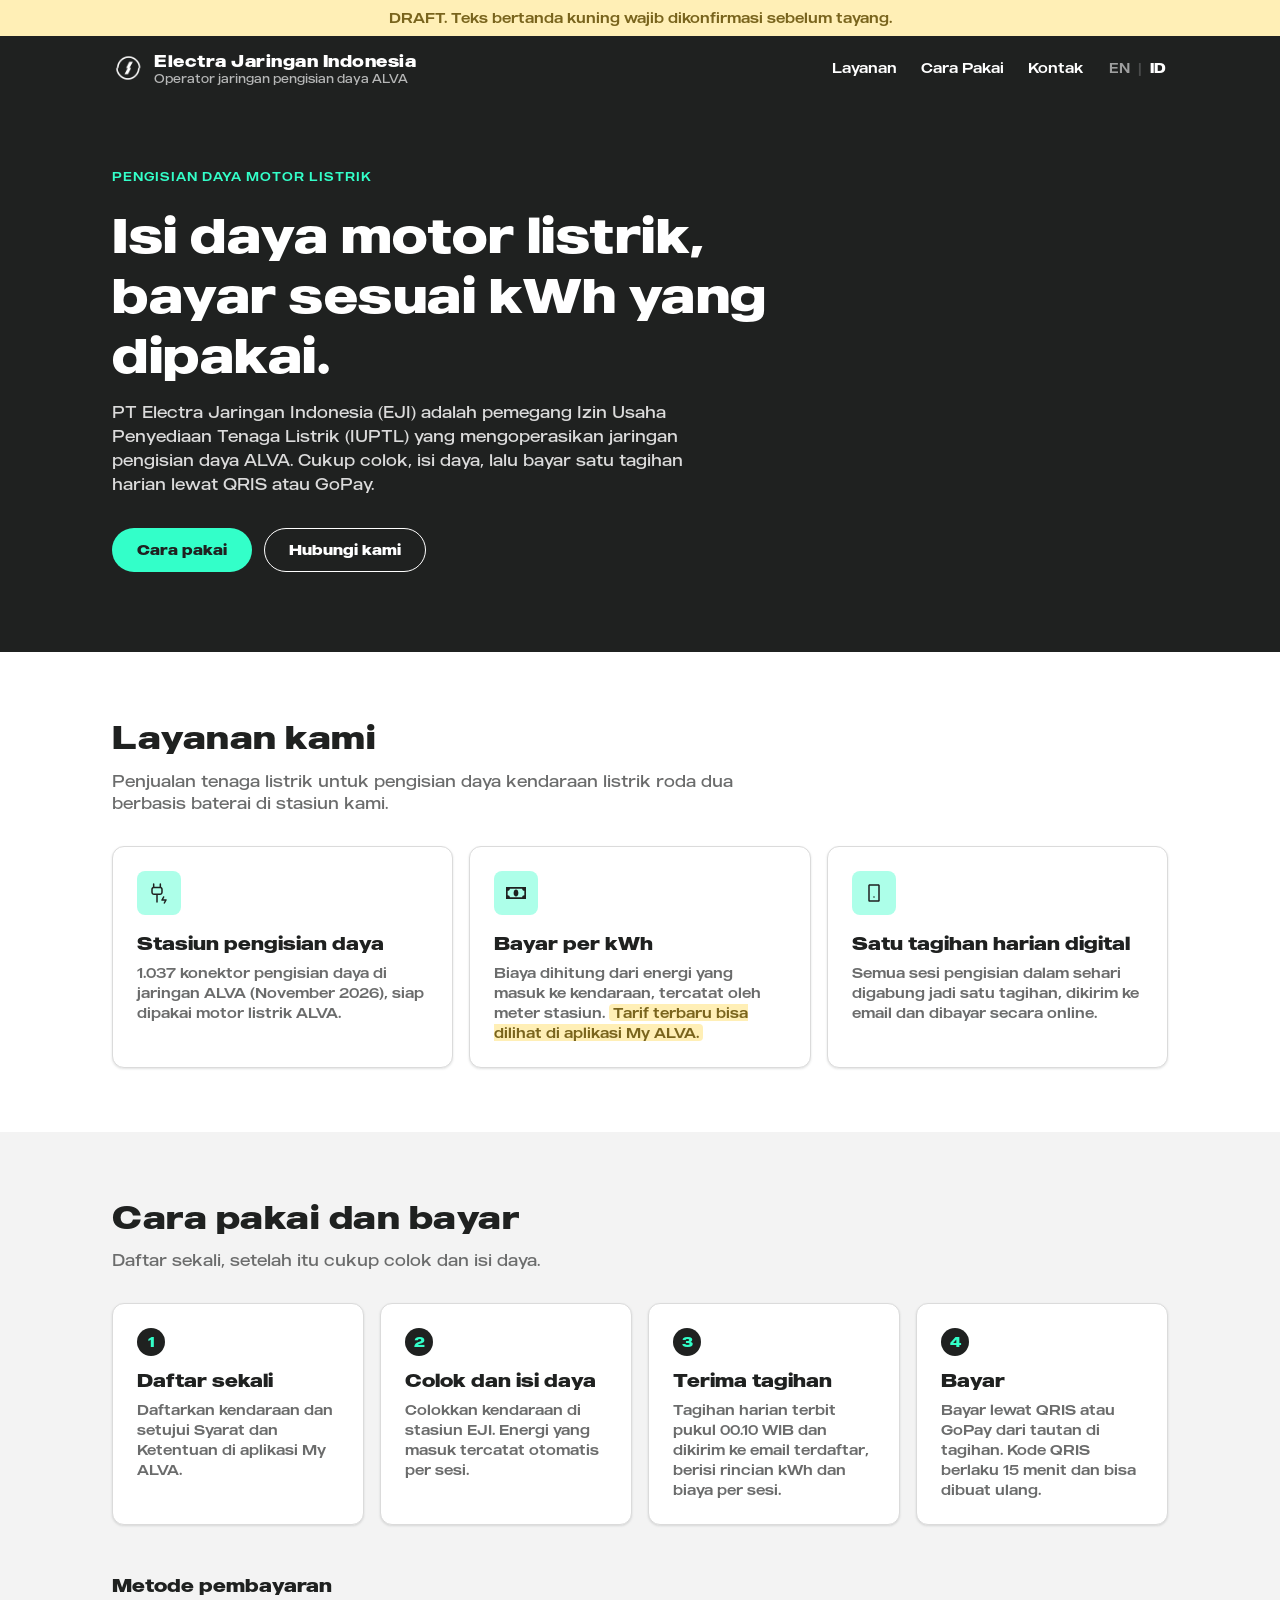
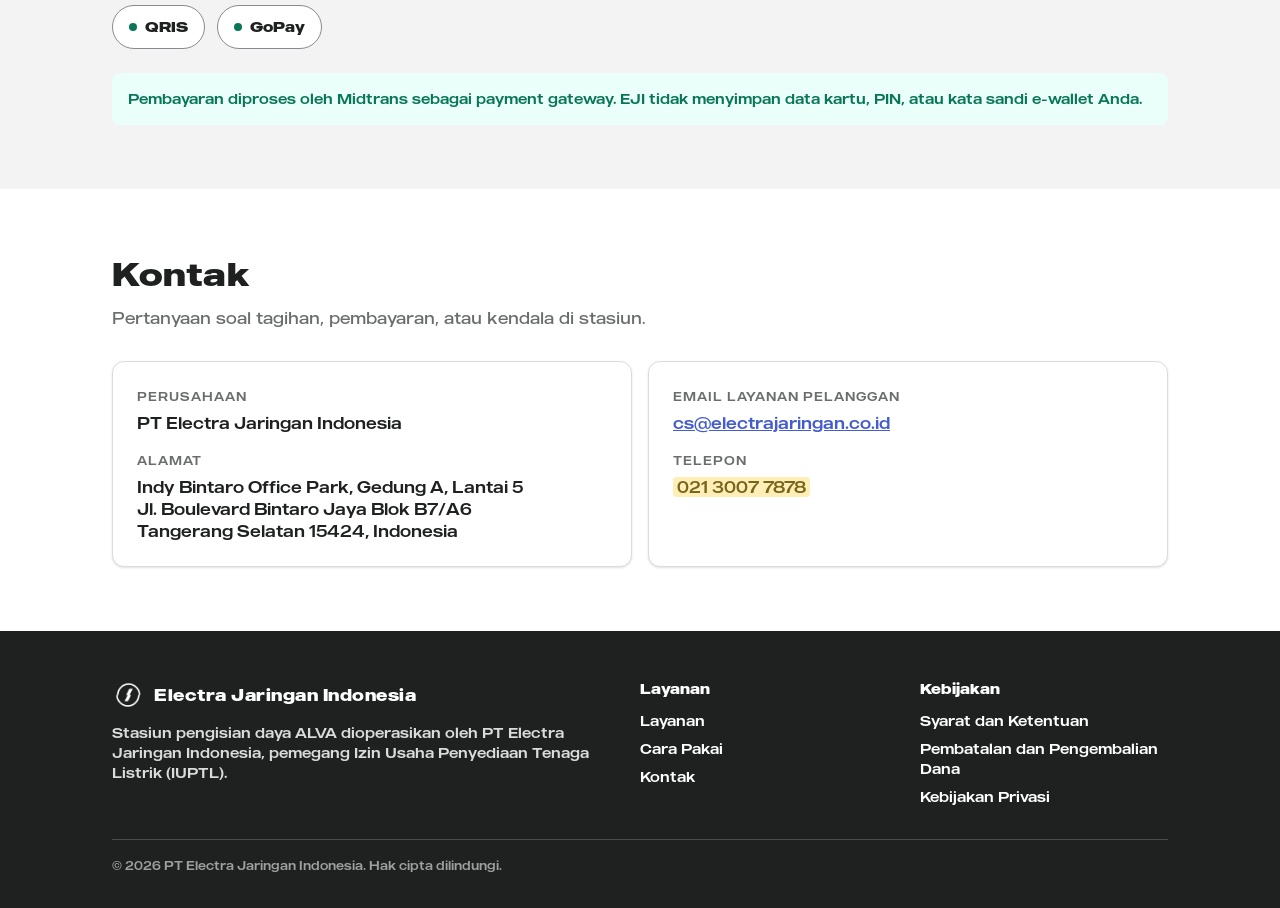
==== id/index.html @ 22ac47b2 "English default + /id, MADE Outer Sans, remove rates and NIB, My ALVA registration, ALVA head office" ====
<!doctype html>
<html lang="id">
<head>
<meta charset="utf-8">
<meta name="viewport" content="width=device-width, initial-scale=1">
<meta name="robots" content="noindex, nofollow">
<title>PT Electra Jaringan Indonesia | Pengisian Daya Motor Listrik</title>
<meta name="description" content="PT Electra Jaringan Indonesia mengoperasikan jaringan pengisian daya ALVA untuk motor listrik. Bayar per kWh lewat QRIS atau GoPay.">
<link rel="icon" href="../assets/logo-alva-black.png">
<link rel="stylesheet" href="../assets/style.css">
</head>
<body>

<div class="draft-banner">DRAFT. Teks bertanda kuning wajib dikonfirmasi sebelum tayang.</div>

<header class="site-header">
  <div class="wrap">
    <a class="brand" href="index.html">
      <img src="../assets/logo-alva-white.png" alt="">
      <span>Electra Jaringan Indonesia<small>Operator jaringan pengisian daya ALVA</small></span>
    </a>
    <div class="header-right">
      <nav class="nav" aria-label="Main">
      <a href="index.html#layanan">Layanan</a>
      <a href="index.html#cara-pakai">Cara Pakai</a>
      <a href="index.html#kontak">Kontak</a>
      </nav>
      <div class="lang" aria-label="Language">
        <a href="../index.html" hreflang="en" aria-current="false">EN</a><span>|</span><a href="index.html" hreflang="id" aria-current="true">ID</a>
      </div>
    </div>
  </div>
</header>

<main>
  <section class="hero">
    <div class="wrap">
      <span class="eyebrow">Pengisian daya motor listrik</span>
      <h1>Isi daya motor listrik, bayar sesuai kWh yang dipakai.</h1>
      <p>PT Electra Jaringan Indonesia (EJI) adalah pemegang Izin Usaha Penyediaan Tenaga Listrik (IUPTL) yang mengoperasikan jaringan pengisian daya ALVA. Cukup colok, isi daya, lalu bayar satu tagihan harian lewat QRIS atau GoPay.</p>
      <div class="actions">
        <a class="btn btn-app" href="#cara-pakai">Cara pakai</a>
        <a class="btn btn-ghost" href="#kontak">Hubungi kami</a>
      </div>
    </div>
  </section>

  <section id="layanan">
    <div class="wrap">
      <div class="section-head">
        <h2>Layanan kami</h2>
        <p class="lead">Penjualan tenaga listrik untuk pengisian daya kendaraan listrik roda dua berbasis baterai di stasiun kami.</p>
      </div>
      <div class="grid grid-3">
        <div class="card">
          <div class="icon"><img src="../assets/ev-plug-charging.svg" alt=""></div>
          <h3>Stasiun pengisian daya</h3>
          <p>1.037 konektor pengisian daya di jaringan ALVA (November 2026), siap dipakai motor listrik ALVA.</p>
        </div>
        <div class="card">
          <div class="icon"><img src="../assets/Money.svg" alt=""></div>
          <h3>Bayar per kWh</h3>
          <p>Biaya dihitung dari energi yang masuk ke kendaraan, tercatat oleh meter stasiun. <span class="todo">Tarif terbaru bisa dilihat di aplikasi My ALVA.</span></p>
        </div>
        <div class="card">
          <div class="icon"><img src="../assets/smartphone-device.svg" alt=""></div>
          <h3>Satu tagihan harian digital</h3>
          <p>Semua sesi pengisian dalam sehari digabung jadi satu tagihan, dikirim ke email dan dibayar secara online.</p>
        </div>
      </div>
    </div>
  </section>

  <section id="cara-pakai" class="alt">
    <div class="wrap">
      <div class="section-head">
        <h2>Cara pakai dan bayar</h2>
        <p class="lead">Daftar sekali, setelah itu cukup colok dan isi daya.</p>
      </div>
      <div class="grid grid-4">
        <div class="card"><span class="step-no">1</span><h3>Daftar sekali</h3><p>Daftarkan kendaraan dan setujui Syarat dan Ketentuan di aplikasi My ALVA.</p></div>
        <div class="card"><span class="step-no">2</span><h3>Colok dan isi daya</h3><p>Colokkan kendaraan di stasiun EJI. Energi yang masuk tercatat otomatis per sesi.</p></div>
        <div class="card"><span class="step-no">3</span><h3>Terima tagihan</h3><p>Tagihan harian terbit pukul 00.10 WIB dan dikirim ke email terdaftar, berisi rincian kWh dan biaya per sesi.</p></div>
        <div class="card"><span class="step-no">4</span><h3>Bayar</h3><p>Bayar lewat QRIS atau GoPay dari tautan di tagihan. Kode QRIS berlaku 15 menit dan bisa dibuat ulang.</p></div>
      </div>

      <h3 style="margin-top:48px">Metode pembayaran</h3>
      <div class="pay-list" aria-label="Metode pembayaran yang diterima">
        <span class="pay">QRIS</span>
        <span class="pay">GoPay</span>
      </div>
      <div class="inline-message">Pembayaran diproses oleh Midtrans sebagai payment gateway. EJI tidak menyimpan data kartu, PIN, atau kata sandi e-wallet Anda.</div>
    </div>
  </section>

  <section id="kontak" class="contact">
    <div class="wrap">
      <div class="section-head">
        <h2>Kontak</h2>
        <p class="lead">Pertanyaan soal tagihan, pembayaran, atau kendala di stasiun.</p>
      </div>
      <div class="grid grid-2">
        <div class="card"><dl>
          <div><dt>Perusahaan</dt><dd>PT Electra Jaringan Indonesia</dd></div>
          <div><dt>Alamat</dt><dd>Indy Bintaro Office Park, Gedung A, Lantai 5<br>Jl. Boulevard Bintaro Jaya Blok B7/A6<br>Tangerang Selatan 15424, Indonesia</dd></div>
        </dl></div>
        <div class="card"><dl>
          <div><dt>Email layanan pelanggan</dt><dd><a href="mailto:cs@electrajaringan.co.id">cs@electrajaringan.co.id</a></dd></div>
          <div><dt>Telepon</dt><dd><span class="todo">021 3007 7878</span></dd></div>
        </dl></div>
      </div>
    </div>
  </section>
</main>

<footer class="site-footer">
  <div class="wrap">
    <div class="footer-grid">
      <div>
        <a class="brand" href="index.html"><img src="../assets/logo-alva-white.png" alt=""><span>Electra Jaringan Indonesia</span></a>
        <p style="margin-top:12px">Stasiun pengisian daya ALVA dioperasikan oleh PT Electra Jaringan Indonesia, pemegang Izin Usaha Penyediaan Tenaga Listrik (IUPTL).</p>
      </div>
      <div>
        <div class="footer-title">Layanan</div>
        <ul>
          <li><a href="index.html#layanan">Layanan</a></li>
          <li><a href="index.html#cara-pakai">Cara Pakai</a></li>
          <li><a href="index.html#kontak">Kontak</a></li>
        </ul>
      </div>
      <div>
        <div class="footer-title">Kebijakan</div>
        <ul>
          <li><a href="syarat-ketentuan.html">Syarat dan Ketentuan</a></li>
          <li><a href="syarat-ketentuan.html#refund">Pembatalan dan Pengembalian Dana</a></li>
          <li><a href="kebijakan-privasi.html">Kebijakan Privasi</a></li>
        </ul>
      </div>
    </div>
    <div class="copyright">&copy; 2026 PT Electra Jaringan Indonesia. Hak cipta dilindungi.</div>
  </div>
</footer>

</body>
</html>
---- assets/style.css ----
/* Token dari ALVA Design System v2 (dgtl-alv/alva-design-system, DESIGN.md) */
@font-face { font-family: "MADE Outer Sans"; src: url("fonts/made_outer_sans_light.otf") format("opentype"); font-weight: 300; font-display: swap; }
@font-face { font-family: "MADE Outer Sans"; src: url("fonts/made_outer_sans_regular.otf") format("opentype"); font-weight: 400 500; font-display: swap; }
@font-face { font-family: "MADE Outer Sans"; src: url("fonts/made_outer_sans_bold.otf") format("opentype"); font-weight: 600 800; font-display: swap; }

:root {
  --text-primary: #1F2120;
  --text-secondary: #6B6C6C;
  --text-inverse: #FFFFFF;
  --text-brand-secondary: #09765A;
  --text-info: #435CCE;
  --bg-primary: #FFFFFF;
  --bg-secondary: #F3F3F3;
  --bg-tertiary: #EDEDED;
  --bg-brand: #33FFC9;
  --bg-brand-tertiary: #ADFFE9;
  --bg-dark: #1F2120;
  --bg-success-subtle: #EBFFFA;
  --bg-warning: #FFEFB6;
  --ink-warning: #79641D;
  --border-primary: #898A8D;
  --border-subtle: #DBDBDB;
  --border-focus: #06C08F;
  --btn-primary: #016248;
  --radius-sm: 4px;
  --radius-md: 8px;
  --radius-lg: 12px;
  --radius-xl: 16px;
  --radius-full: 999px;
  --shadow-100: 0 1px 3px rgb(31 33 32 / 8%), 0 1px 2px rgb(31 33 32 / 6%);
  --font-ui: "MADE Outer Sans", system-ui, -apple-system, "Segoe UI", sans-serif;
  --font-read: "MADE Outer Sans", system-ui, -apple-system, "Segoe UI", sans-serif;
  --wrap: 1120px;
}

* { box-sizing: border-box; }
html { scroll-behavior: smooth; color-scheme: light; }
body { margin: 0; background: var(--bg-primary); color: var(--text-primary); font-family: var(--font-ui); font-size: 16px; line-height: 22px; font-weight: 400; }
img { max-width: 100%; display: block; }
a { color: var(--text-info); }
a:focus-visible, button:focus-visible { outline: 3px solid var(--border-focus); outline-offset: 2px; box-shadow: 0 0 0 5px var(--text-primary); }
.wrap { max-width: var(--wrap); margin: 0 auto; padding: 0 16px; }
@media (min-width: 768px) { .wrap { padding: 0 32px; } }

/* Draft marker: isian yang wajib dikonfirmasi sebelum tayang */
.todo { background: var(--bg-warning); color: var(--ink-warning); border-radius: var(--radius-sm); padding: 0 4px; font-weight: 500; }
.draft-banner { background: var(--bg-warning); color: var(--ink-warning); font-size: 14px; line-height: 20px; text-align: center; padding: 8px 16px; font-weight: 500; }

/* Header */
.site-header { position: sticky; top: 0; z-index: 10; background: var(--bg-dark); color: var(--text-inverse); }
.site-header .wrap { display: flex; align-items: center; justify-content: space-between; min-height: 64px; gap: 16px; }
.brand { display: flex; align-items: center; gap: 10px; color: var(--text-inverse); text-decoration: none; font-weight: 700; font-size: 16px; letter-spacing: 0.5px; }
.brand img { width: 32px; height: 32px; }
.brand small { display: block; font-weight: 300; font-size: 12px; line-height: 14px; color: #B6B7B7; letter-spacing: 0; }
.nav { display: none; gap: 24px; }
.nav a { color: var(--text-inverse); text-decoration: none; font-size: 14px; font-weight: 500; }
.nav a:hover { color: var(--bg-brand); }
.header-right { display: flex; align-items: center; gap: 24px; }
.lang { display: flex; align-items: center; gap: 6px; font-size: 13px; font-weight: 500; }
.lang a { color: #9E9F9F; text-decoration: none; padding: 4px 2px; }
.lang a[aria-current="true"] { color: var(--text-inverse); font-weight: 700; }
.lang a:hover { color: var(--bg-brand); }
.lang span { color: #4A4B4B; }
@media (min-width: 900px) { .nav { display: flex; } }

/* Buttons (pill, per Button page) */
.btn { display: inline-flex; align-items: center; justify-content: center; min-height: 44px; padding: 0 24px; border-radius: var(--radius-full); font-family: var(--font-ui); font-size: 14px; font-weight: 700; line-height: 16px; text-decoration: none; border: 1px solid transparent; }
.btn-app { background: var(--bg-brand); color: var(--text-primary); }
.btn-app:hover { background: #85FFDE; }
.btn-primary { background: var(--btn-primary); color: var(--text-inverse); }
.btn-ghost { background: transparent; color: var(--text-inverse); border-color: var(--text-inverse); }

/* Hero */
.hero { background: var(--bg-dark); color: var(--text-inverse); padding: 64px 0 80px; }
.eyebrow { display: inline-block; font-size: 12px; font-weight: 500; letter-spacing: 1px; text-transform: uppercase; color: var(--bg-brand); margin-bottom: 16px; }
.hero h1 { font-size: clamp(32px, 6vw, 48px); line-height: 1.25; font-weight: 700; letter-spacing: 0.5px; margin: 0 0 16px; max-width: 760px; }
.hero p { font-size: 16px; line-height: 24px; font-weight: 300; color: #DBDBDB; max-width: 620px; margin: 0 0 32px; }
.hero .actions { display: flex; flex-wrap: wrap; gap: 12px; }

/* Sections */
section { padding: 64px 0; }
section.alt { background: var(--bg-secondary); }
.section-head { max-width: 680px; margin-bottom: 32px; }
h2 { font-size: clamp(24px, 4vw, 32px); line-height: 1.3; font-weight: 700; letter-spacing: 0.5px; margin: 0 0 12px; }
h3 { font-size: 18px; line-height: 24px; font-weight: 700; margin: 0 0 8px; }
.lead { color: var(--text-secondary); font-weight: 300; margin: 0; }

.grid { display: grid; gap: 16px; }
@media (min-width: 768px) { .grid-2 { grid-template-columns: repeat(2, 1fr); } .grid-3 { grid-template-columns: repeat(3, 1fr); } .grid-4 { grid-template-columns: repeat(4, 1fr); } }

.card { background: var(--bg-primary); border: 1px solid var(--border-subtle); border-radius: var(--radius-lg); padding: 24px; box-shadow: var(--shadow-100); }
.card p { color: var(--text-secondary); margin: 0; font-size: 14px; line-height: 20px; }
.icon { width: 44px; height: 44px; border-radius: var(--radius-md); background: var(--bg-brand-tertiary); display: grid; place-items: center; margin-bottom: 16px; }
.icon img { width: 24px; height: 24px; }
.step-no { display: inline-grid; place-items: center; width: 28px; height: 28px; border-radius: var(--radius-full); background: var(--bg-dark); color: var(--bg-brand); font-size: 14px; font-weight: 700; margin-bottom: 12px; }

/* Price table (DataTable spec) */
.table-wrap { overflow-x: auto; border: 1px solid var(--border-subtle); border-radius: var(--radius-lg); background: var(--bg-primary); }
table { width: 100%; border-collapse: collapse; font-size: 14px; line-height: 20px; }
@media (max-width: 600px) { th, td { padding: 12px 10px; } td.price { white-space: normal; } }
th { background: var(--bg-secondary); text-align: left; font-weight: 700; padding: 12px 16px; }
td { padding: 14px 16px; border-top: 1px solid var(--border-subtle); vertical-align: top; }
td.price { font-weight: 700; white-space: nowrap; }
.note { font-size: 12px; line-height: 18px; color: var(--text-secondary); margin-top: 12px; }

/* Payment chips (Tag spec) */
.pay-list { display: flex; flex-wrap: wrap; gap: 12px; }
.pay { display: inline-flex; align-items: center; gap: 8px; padding: 10px 16px; border-radius: var(--radius-full); background: var(--bg-primary); border: 1px solid var(--border-primary); font-size: 14px; font-weight: 700; }
.pay::before { content: ""; width: 8px; height: 8px; border-radius: 50%; background: var(--text-brand-secondary); }

.inline-message { background: var(--bg-success-subtle); color: var(--text-brand-secondary); border-radius: var(--radius-md); padding: 16px; font-size: 14px; line-height: 20px; font-weight: 500; margin-top: 24px; }

/* Contact */
.contact dl { margin: 0; display: grid; gap: 16px; }
.contact dt { font-size: 12px; text-transform: uppercase; letter-spacing: 1px; color: var(--text-secondary); font-weight: 500; }
.contact dd { margin: 4px 0 0; font-weight: 500; }

/* Footer */
.site-footer { background: var(--bg-dark); color: #DBDBDB; padding: 48px 0 32px; font-size: 14px; line-height: 20px; }
.site-footer a { color: var(--text-inverse); text-decoration: none; }
.site-footer a:hover { color: var(--bg-brand); }
.footer-grid { display: grid; gap: 32px; }
@media (min-width: 768px) { .footer-grid { grid-template-columns: 2fr 1fr 1fr; } }
.footer-grid ul { list-style: none; padding: 0; margin: 0; display: grid; gap: 8px; }
.footer-title { color: var(--text-inverse); font-weight: 700; margin-bottom: 12px; }
.copyright { border-top: 1px solid #4A4B4B; margin-top: 32px; padding-top: 16px; font-size: 12px; color: #9E9F9F; }

/* Legal pages: Readex Pro untuk teks panjang (aturan DS) */
.legal { padding: 48px 0 64px; }
.legal .doc { max-width: 760px; font-family: var(--font-read); }
.legal h1 { font-family: var(--font-ui); font-size: clamp(28px, 5vw, 40px); line-height: 1.25; margin: 0 0 8px; }
.legal h2 { font-family: var(--font-ui); font-size: 20px; margin: 32px 0 8px; }
.legal p, .legal li { color: var(--text-primary); font-size: 16px; line-height: 26px; font-weight: 300; }
.legal .meta { color: var(--text-secondary); font-size: 14px; margin-bottom: 24px; }
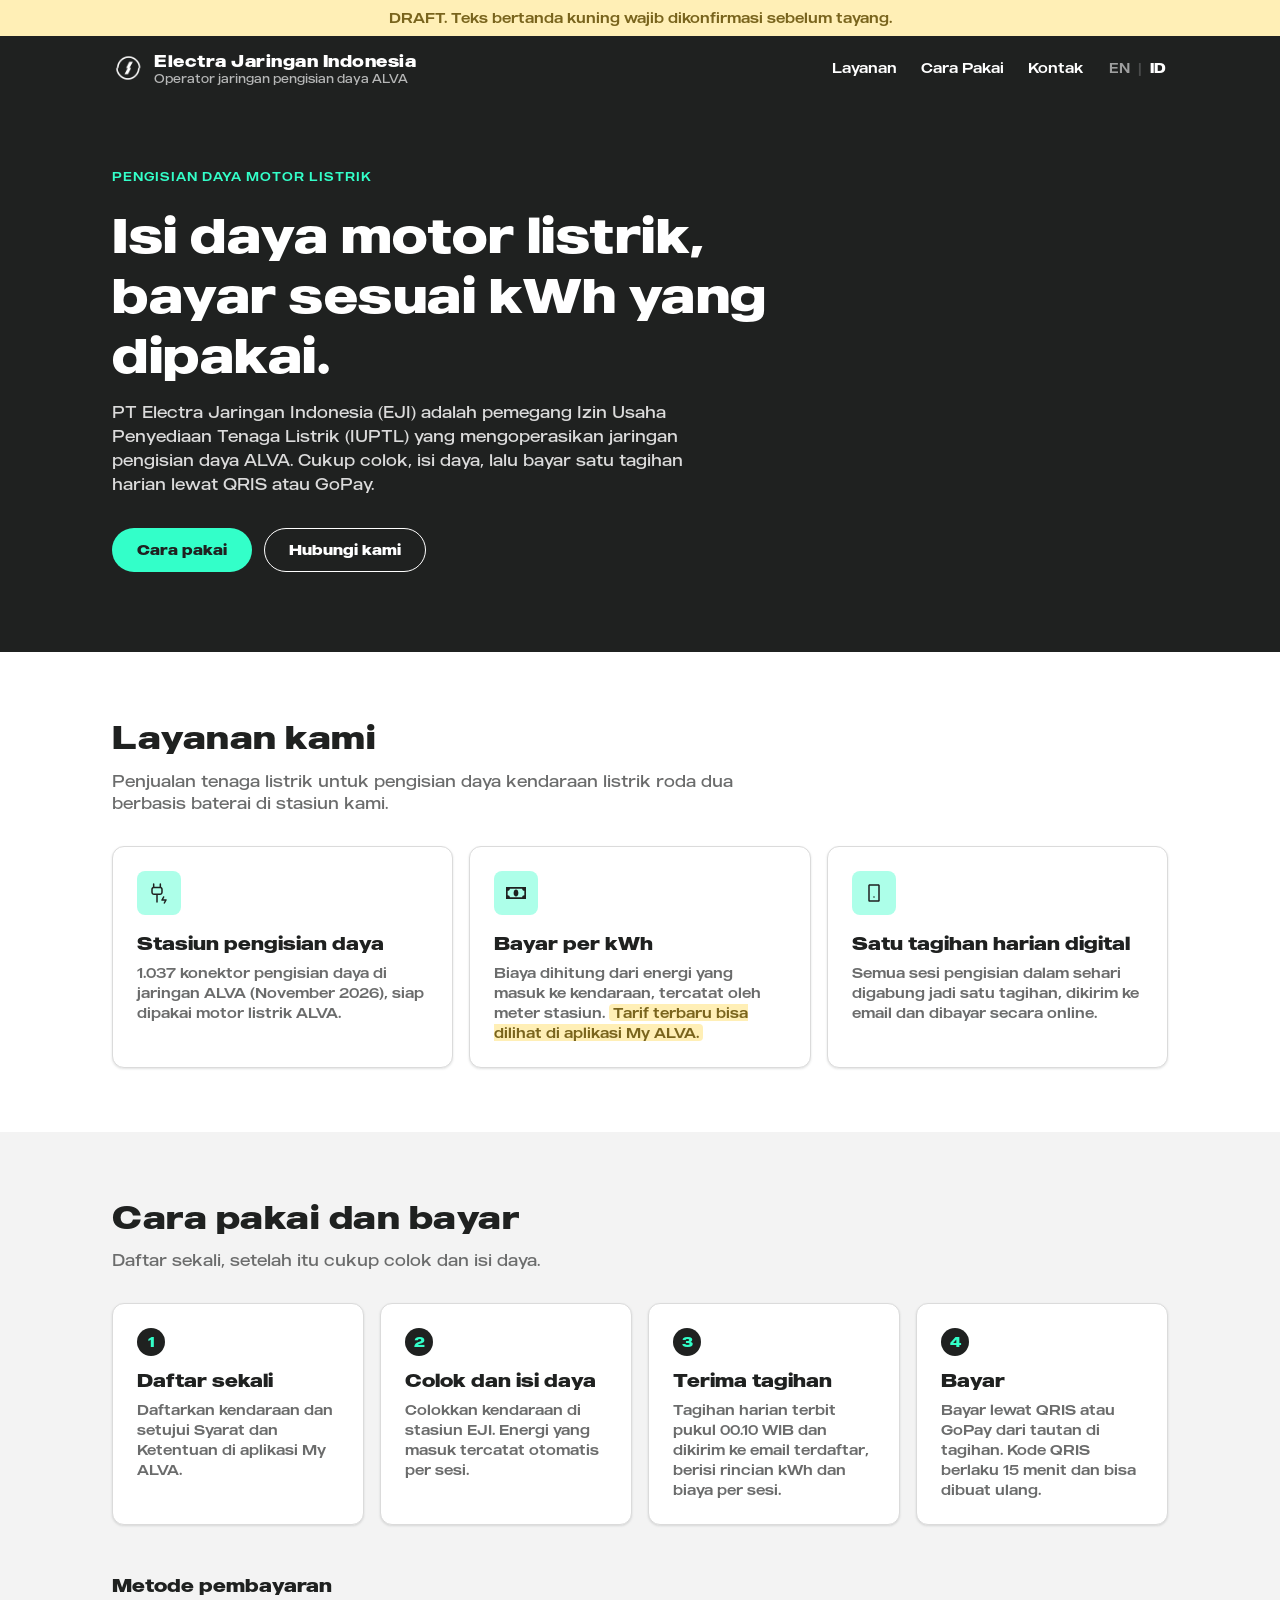
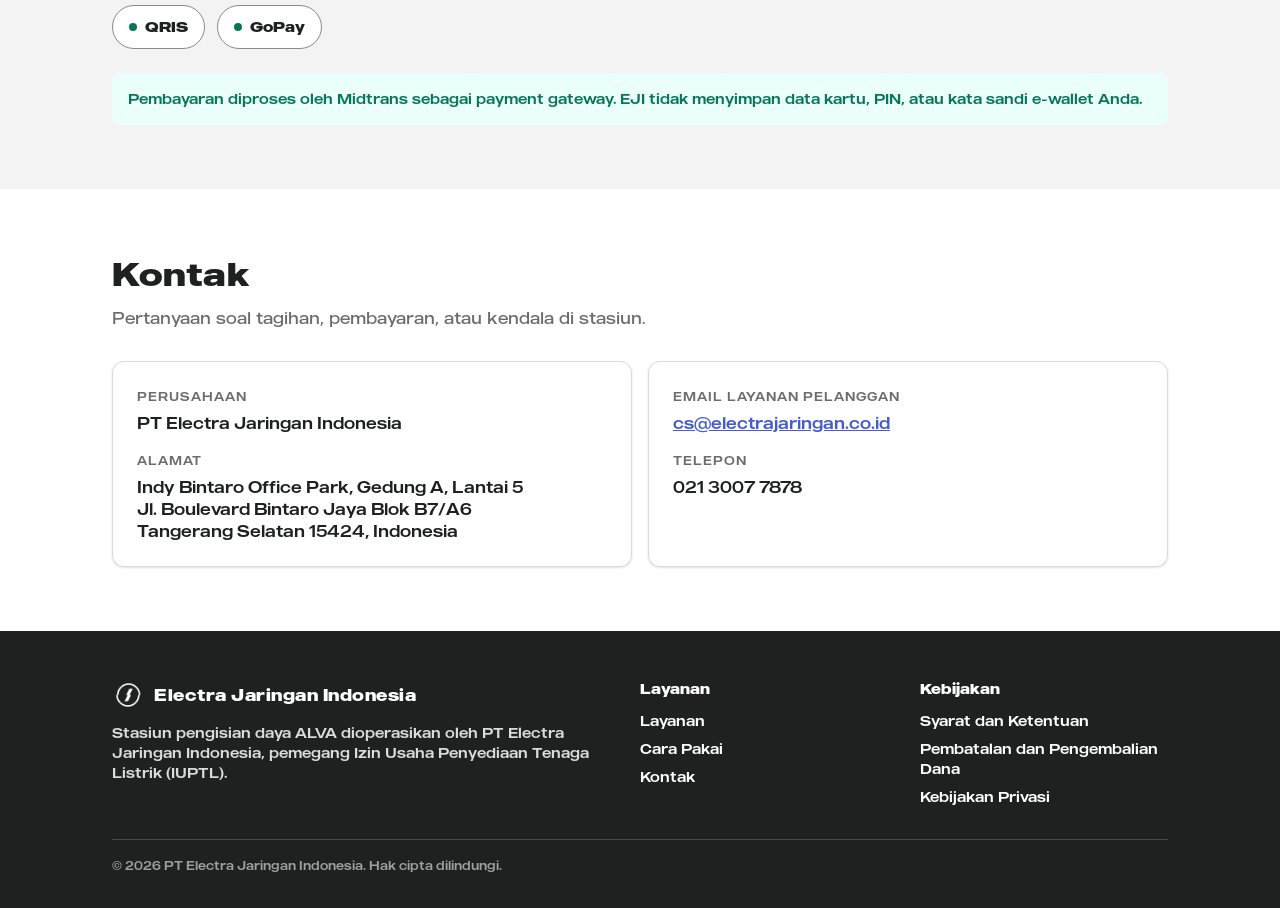
==== commit 6ad323b4: "Confirm phone number; add page generator" ====
--- a/id/index.html
+++ b/id/index.html
@@ -106,7 +106,7 @@
         </dl></div>
         <div class="card"><dl>
           <div><dt>Email layanan pelanggan</dt><dd><a href="mailto:cs@electrajaringan.co.id">cs@electrajaringan.co.id</a></dd></div>
-          <div><dt>Telepon</dt><dd><span class="todo">021 3007 7878</span></dd></div>
+          <div><dt>Telepon</dt><dd>021 3007 7878</dd></div>
         </dl></div>
       </div>
     </div>
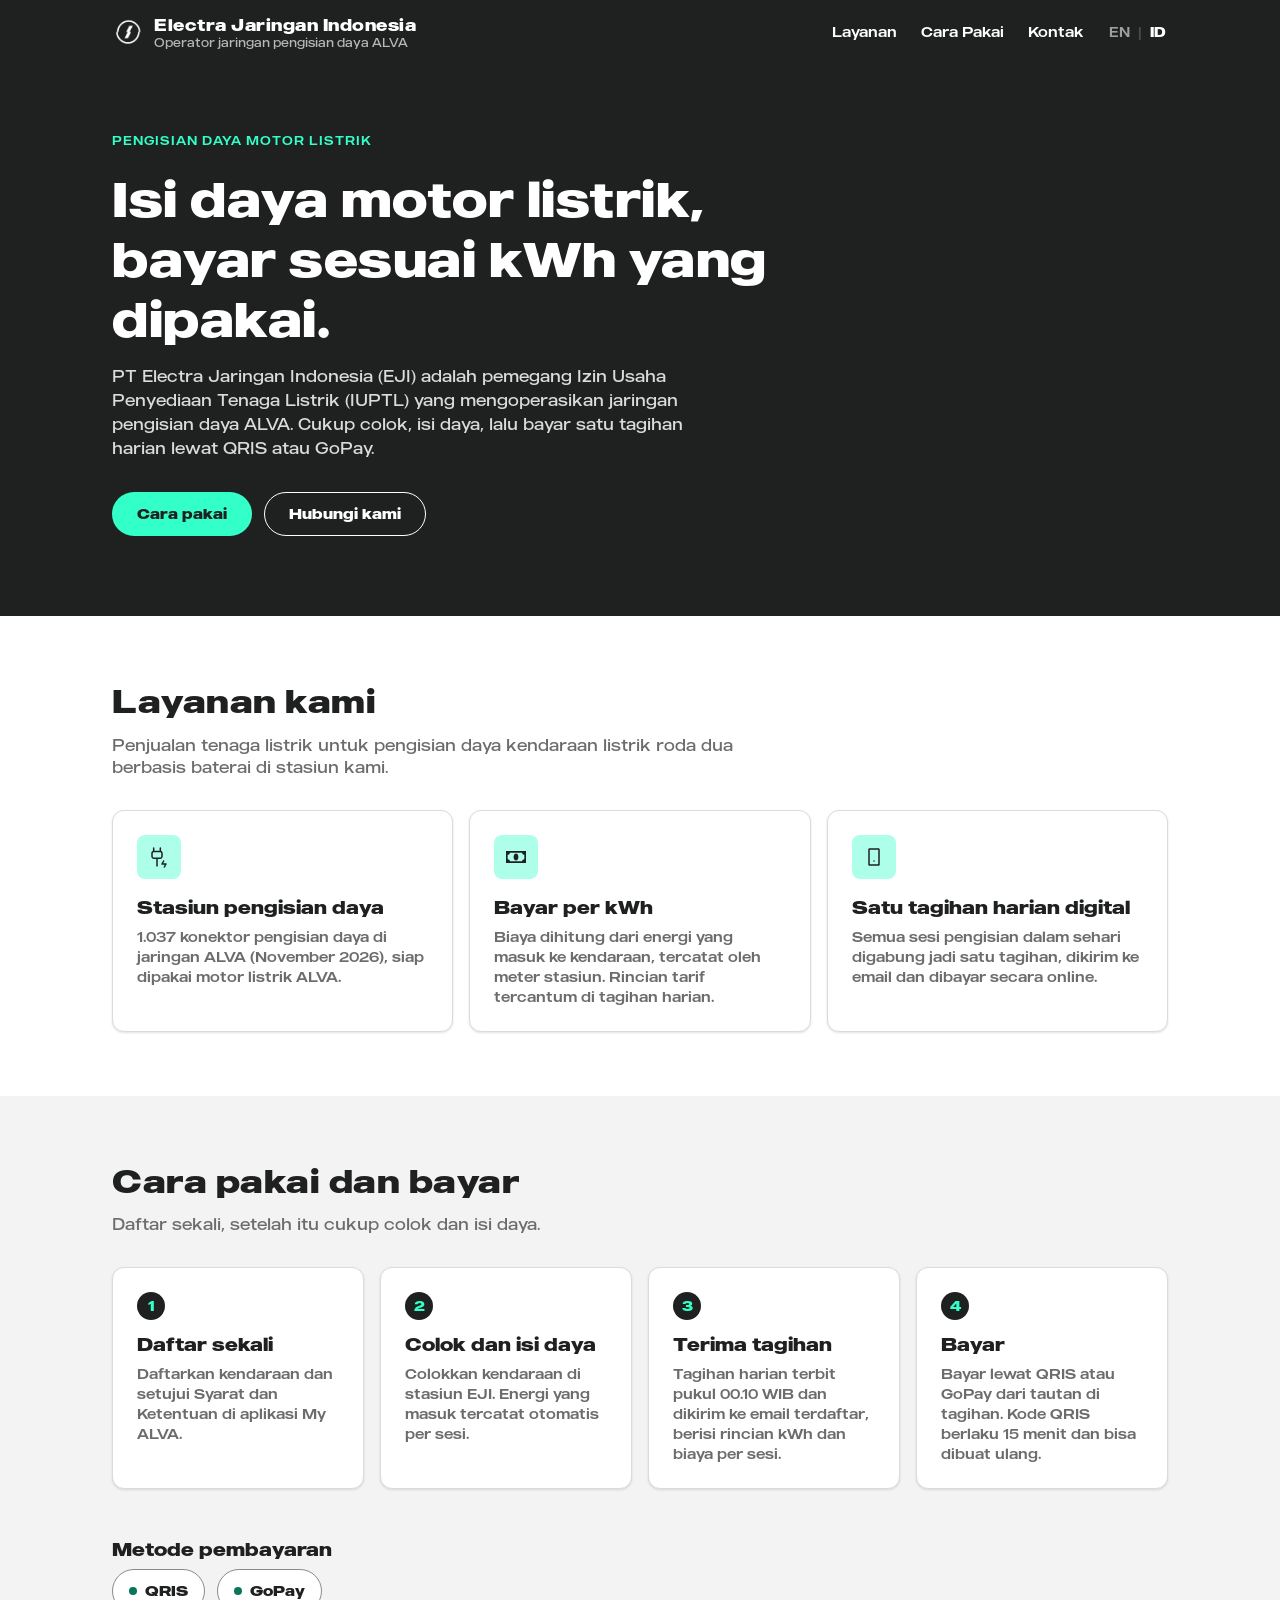
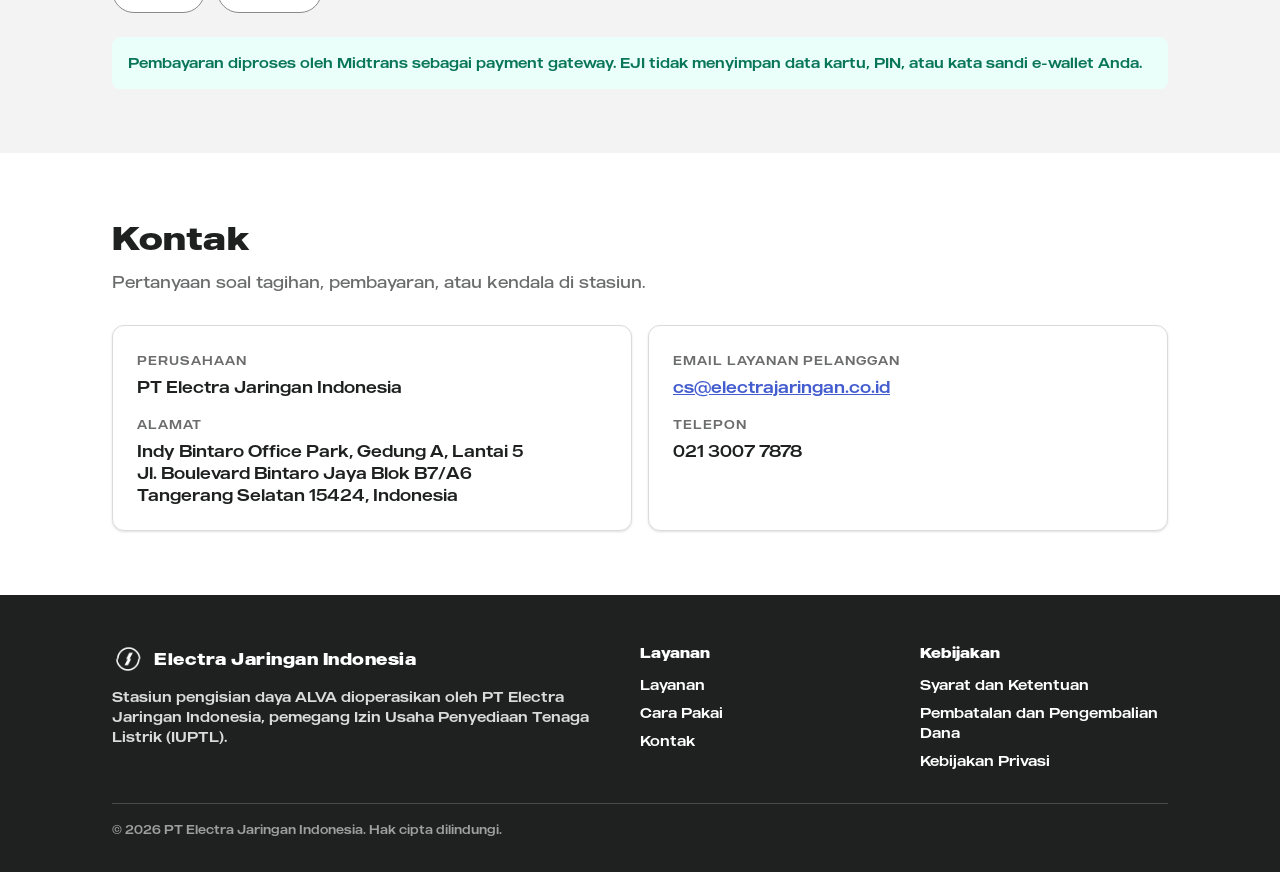
==== commit c0de4b66: "Remove draft banner, placeholders and noindex for Midtrans review" ====
--- a/id/index.html
+++ b/id/index.html
@@ -3,15 +3,12 @@
 <head>
 <meta charset="utf-8">
 <meta name="viewport" content="width=device-width, initial-scale=1">
-<meta name="robots" content="noindex, nofollow">
 <title>PT Electra Jaringan Indonesia | Pengisian Daya Motor Listrik</title>
 <meta name="description" content="PT Electra Jaringan Indonesia mengoperasikan jaringan pengisian daya ALVA untuk motor listrik. Bayar per kWh lewat QRIS atau GoPay.">
 <link rel="icon" href="../assets/logo-alva-black.png">
 <link rel="stylesheet" href="../assets/style.css">
 </head>
 <body>
-
-<div class="draft-banner">DRAFT. Teks bertanda kuning wajib dikonfirmasi sebelum tayang.</div>
 
 <header class="site-header">
   <div class="wrap">
@@ -60,7 +57,7 @@
         <div class="card">
           <div class="icon"><img src="../assets/Money.svg" alt=""></div>
           <h3>Bayar per kWh</h3>
-          <p>Biaya dihitung dari energi yang masuk ke kendaraan, tercatat oleh meter stasiun. <span class="todo">Tarif terbaru bisa dilihat di aplikasi My ALVA.</span></p>
+          <p>Biaya dihitung dari energi yang masuk ke kendaraan, tercatat oleh meter stasiun. Rincian tarif tercantum di tagihan harian.</p>
         </div>
         <div class="card">
           <div class="icon"><img src="../assets/smartphone-device.svg" alt=""></div>
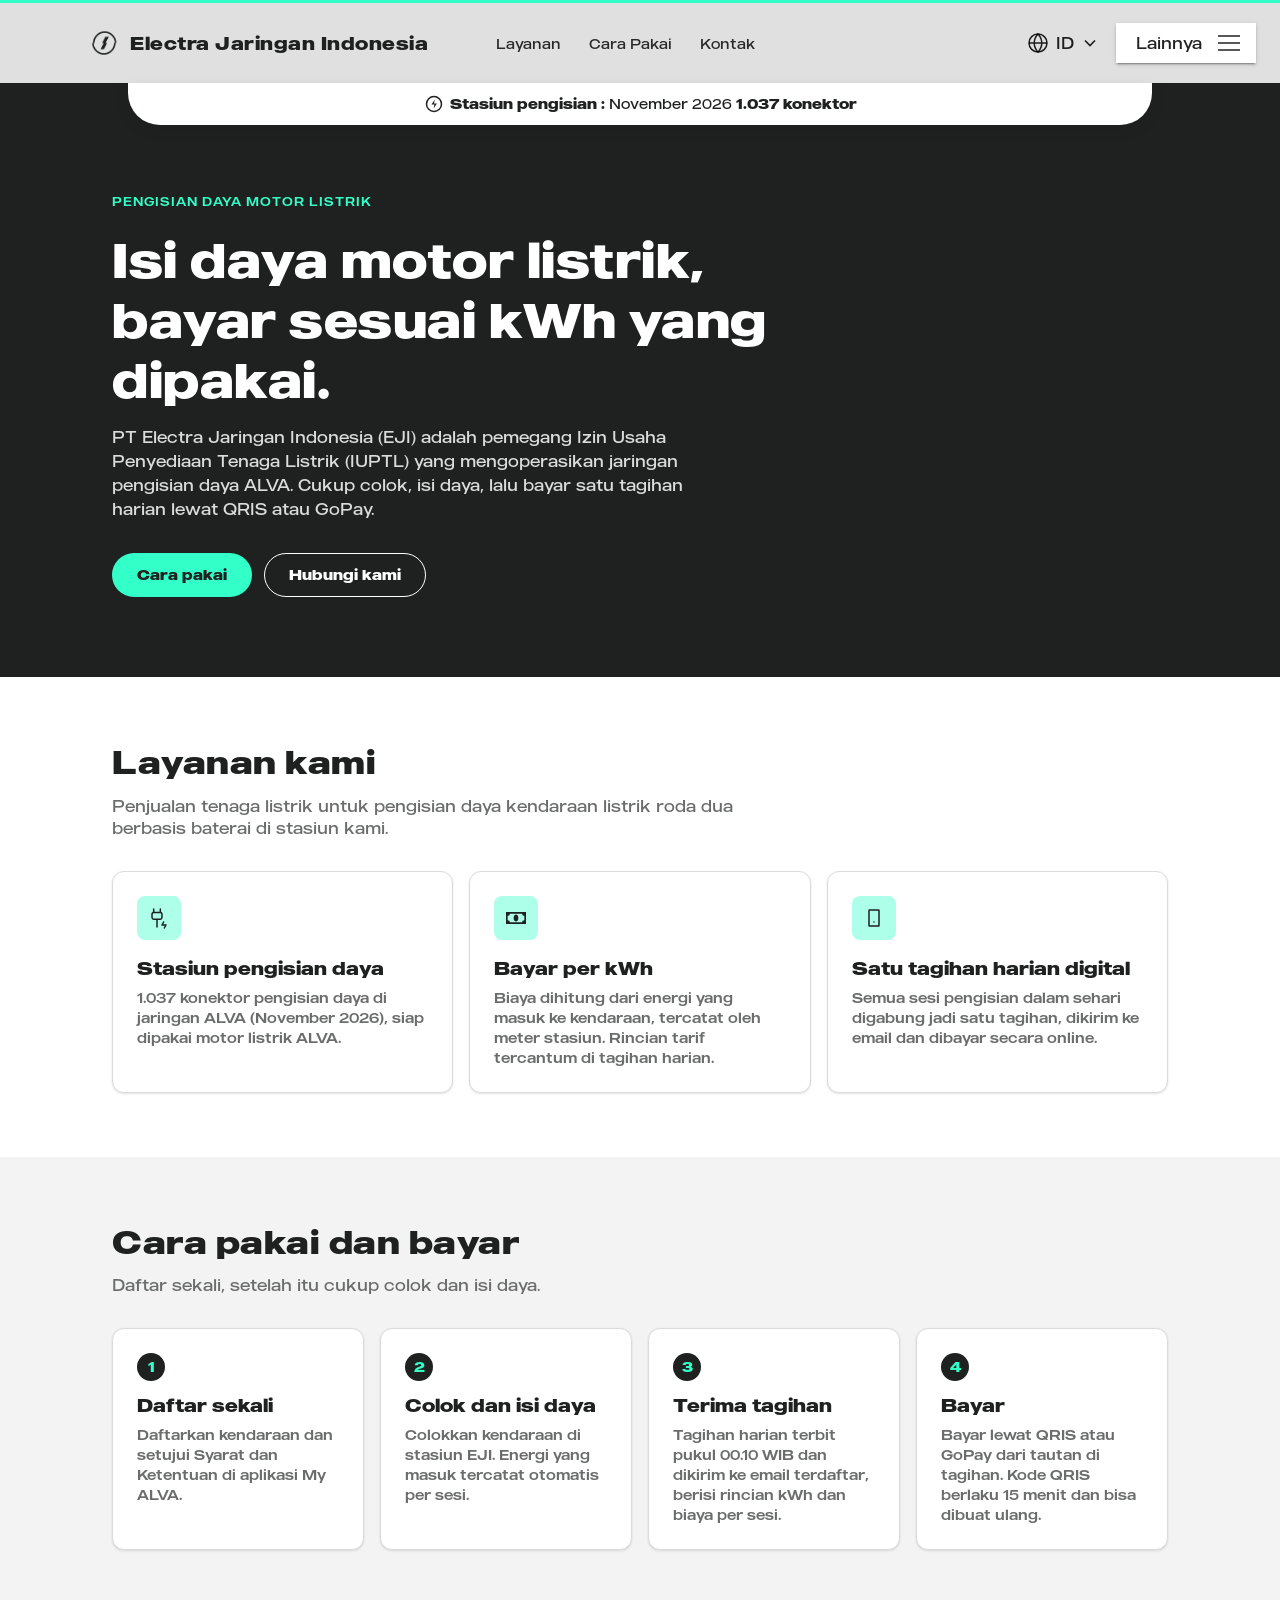
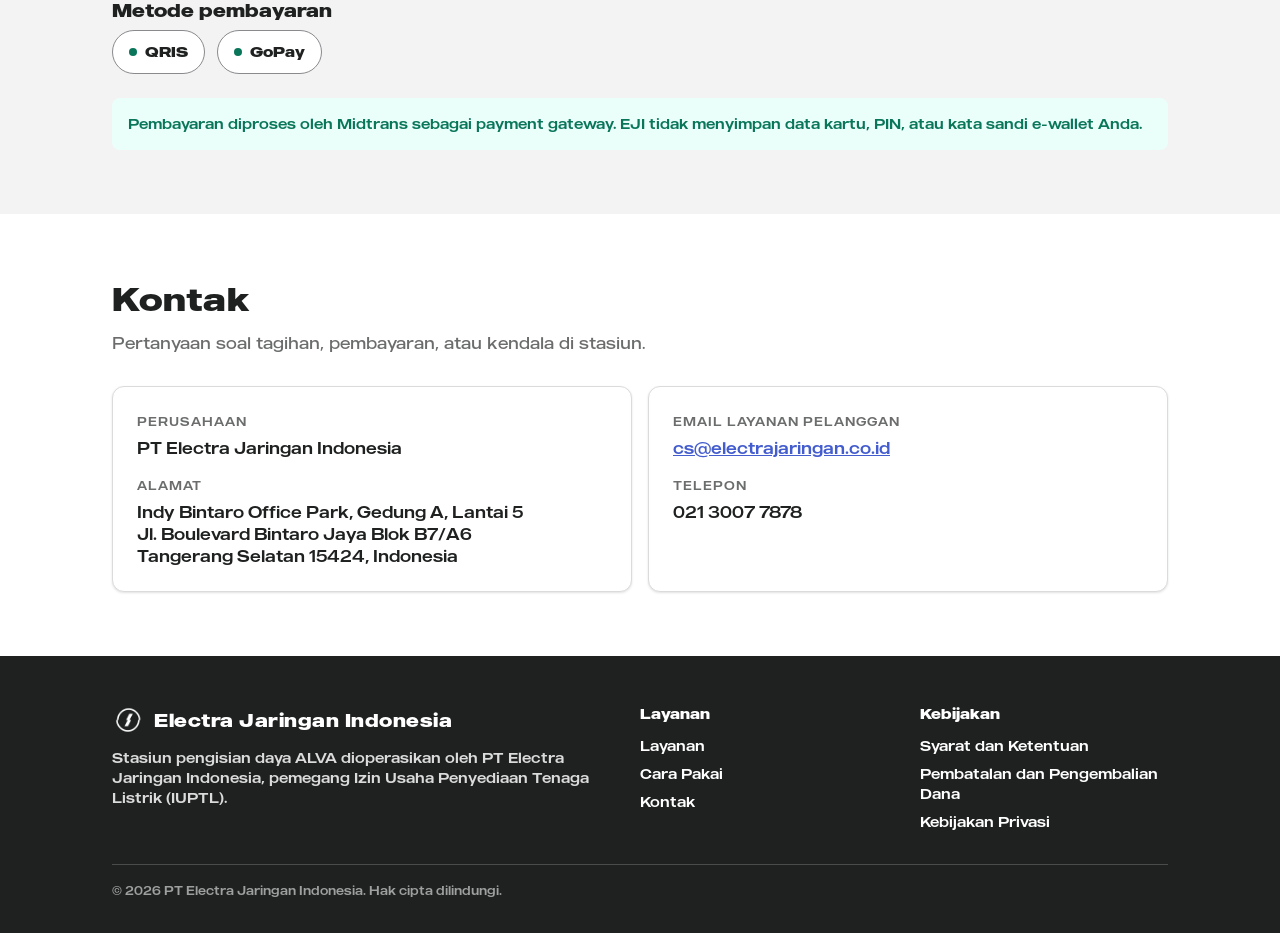
==== commit daf7ce96: "Header styled after alvaauto.com: grey bar, language and More dropdowns, charging stat card" ====
--- a/id/index.html
+++ b/id/index.html
@@ -11,22 +11,37 @@
 <body>
 
 <header class="site-header">
-  <div class="wrap">
-    <a class="brand" href="index.html">
-      <img src="../assets/logo-alva-white.png" alt="">
-      <span>Electra Jaringan Indonesia<small>Operator jaringan pengisian daya ALVA</small></span>
-    </a>
-    <div class="header-right">
-      <nav class="nav" aria-label="Main">
+  <div class="topline"></div>
+  <div class="bar">
+    <a class="brand" href="index.html"><img src="../assets/logo-alva-black.png" alt=""><span>Electra Jaringan Indonesia</span></a>
+    <nav class="nav" aria-label="Main">
       <a href="index.html#layanan">Layanan</a>
       <a href="index.html#cara-pakai">Cara Pakai</a>
       <a href="index.html#kontak">Kontak</a>
-      </nav>
-      <div class="lang" aria-label="Language">
-        <a href="../index.html" hreflang="en" aria-current="false">EN</a><span>|</span><a href="index.html" hreflang="id" aria-current="true">ID</a>
-      </div>
+    </nav>
+    <div class="header-right">
+      <details class="lang">
+        <summary aria-label="Language"><svg width="24" height="24" viewBox="0 0 24 24" fill="none" stroke="currentColor" stroke-width="1.5" aria-hidden="true"><circle cx="12" cy="12" r="9"/><path d="M3 12h18M12 3c2.5 2.7 3.8 5.7 3.8 9s-1.3 6.3-3.8 9c-2.5-2.7-3.8-5.7-3.8-9S9.5 5.7 12 3z"/></svg><span class="label">ID</span><svg class="chev" width="20" height="20" viewBox="0 0 24 24" fill="none" stroke="currentColor" stroke-width="2" aria-hidden="true"><path d="M6 9l6 6 6-6"/></svg></summary>
+        <div class="menu">
+          <a href="../index.html" hreflang="en" aria-current="false">English</a>
+          <a href="index.html" hreflang="id" aria-current="true">Bahasa Indonesia</a>
+        </div>
+      </details>
+      <details class="more">
+        <summary>Lainnya<svg width="22" height="16" viewBox="0 0 22 16" fill="none" stroke="currentColor" stroke-width="1.6" aria-hidden="true"><path d="M0 1h22M0 8h22M0 15h22"/></svg></summary>
+        <div class="menu">
+          <a class="nav-only" href="index.html#layanan">Layanan</a>
+          <a class="nav-only" href="index.html#cara-pakai">Cara Pakai</a>
+          <a class="nav-only" href="index.html#kontak">Kontak</a>
+          <hr class="nav-only">
+          <a href="syarat-ketentuan.html">Syarat dan Ketentuan</a>
+          <a href="syarat-ketentuan.html#refund">Pembatalan dan Pengembalian Dana</a>
+          <a href="kebijakan-privasi.html">Kebijakan Privasi</a>
+        </div>
+      </details>
     </div>
   </div>
+  <div class="stat-row"><div class="stat"><svg width="20" height="20" viewBox="0 0 24 24" fill="none" stroke="currentColor" stroke-width="1.8" aria-hidden="true"><circle cx="12" cy="12" r="9"/><path d="M13 6.5l-4 6h3.5l-1 5 4-6H12l1-5z" fill="currentColor" stroke="none"/></svg><span><b>Stasiun pengisian :</b> November 2026 <b>1.037 konektor</b></span></div></div>
 </header>
 
 <main>
--- a/assets/style.css
+++ b/assets/style.css
@@ -46,22 +46,41 @@
 .todo { background: var(--bg-warning); color: var(--ink-warning); border-radius: var(--radius-sm); padding: 0 4px; font-weight: 500; }
 .draft-banner { background: var(--bg-warning); color: var(--ink-warning); font-size: 14px; line-height: 20px; text-align: center; padding: 8px 16px; font-weight: 500; }
 
-/* Header */
-.site-header { position: sticky; top: 0; z-index: 10; background: var(--bg-dark); color: var(--text-inverse); }
-.site-header .wrap { display: flex; align-items: center; justify-content: space-between; min-height: 64px; gap: 16px; }
-.brand { display: flex; align-items: center; gap: 10px; color: var(--text-inverse); text-decoration: none; font-weight: 700; font-size: 16px; letter-spacing: 0.5px; }
+/* Header: mengikuti header alvaauto.com (bar #E0E0E0 80px, menu 14px light, tombol More putih, kartu statistik) */
+.site-header { position: sticky; top: 0; z-index: 20; }
+.topline { height: 3px; background: var(--bg-brand); }
+.bar { background: #E0E0E0; height: 80px; display: flex; align-items: center; gap: 24px; padding: 0 24px 0 88px; }
+.brand { display: flex; align-items: center; gap: 10px; color: var(--text-primary); text-decoration: none; font-weight: 700; font-size: 18px; letter-spacing: 0.5px; white-space: nowrap; }
 .brand img { width: 32px; height: 32px; }
-.brand small { display: block; font-weight: 300; font-size: 12px; line-height: 14px; color: #B6B7B7; letter-spacing: 0; }
-.nav { display: none; gap: 24px; }
-.nav a { color: var(--text-inverse); text-decoration: none; font-size: 14px; font-weight: 500; }
-.nav a:hover { color: var(--bg-brand); }
-.header-right { display: flex; align-items: center; gap: 24px; }
-.lang { display: flex; align-items: center; gap: 6px; font-size: 13px; font-weight: 500; }
-.lang a { color: #9E9F9F; text-decoration: none; padding: 4px 2px; }
-.lang a[aria-current="true"] { color: var(--text-inverse); font-weight: 700; }
-.lang a:hover { color: var(--bg-brand); }
-.lang span { color: #4A4B4B; }
-@media (min-width: 900px) { .nav { display: flex; } }
+.nav { display: none; flex: 1; justify-content: flex-start; gap: 4px; padding-left: 32px; }
+.nav a { color: #292929; text-decoration: none; font-size: 14px; font-weight: 300; padding: 0 12px; line-height: 27px; }
+.nav a:hover { color: var(--text-brand-secondary); }
+.header-right { display: flex; align-items: center; gap: 8px; margin-left: auto; }
+details { position: relative; }
+summary { list-style: none; cursor: pointer; display: flex; align-items: center; gap: 6px; }
+summary::-webkit-details-marker { display: none; }
+.lang summary { height: 40px; padding: 4px 8px; font-size: 16px; font-weight: 300; color: rgb(0 0 0 / 87%); }
+.lang summary svg, .more summary svg { flex: none; }
+.lang[open] .chev { transform: rotate(180deg); }
+.more summary { height: 40px; padding: 0 16px 0 20px; background: #FFFFFF; font-size: 16px; font-weight: 300; color: rgb(0 0 0 / 87%); gap: 16px; box-shadow: 0 3px 1px -2px rgb(0 0 0 / 20%), 0 2px 2px 0 rgb(0 0 0 / 14%), 0 1px 5px 0 rgb(0 0 0 / 12%); }
+.menu { position: absolute; right: 0; top: calc(100% + 8px); min-width: 220px; background: #FFFFFF; box-shadow: 0 4px 16px rgb(0 0 0 / 12%); padding: 8px 0; display: grid; z-index: 30; }
+.menu a { color: var(--text-primary); text-decoration: none; font-size: 14px; font-weight: 300; padding: 10px 20px; }
+.menu a:hover, .menu a[aria-current="true"] { background: var(--bg-secondary); font-weight: 500; }
+.menu hr { border: 0; border-top: 1px solid var(--bg-tertiary); margin: 6px 0; }
+.menu .nav-only { display: block; }
+.stat-row { height: 42px; display: flex; justify-content: center; pointer-events: none; }
+.stat { pointer-events: auto; width: min(80%, 1048px); background: #FFFFFF; border-radius: 0 0 32px 32px; box-shadow: 0 4px 16px rgb(0 0 0 / 8%); display: flex; align-items: center; justify-content: center; gap: 6px; font-size: 14px; font-weight: 300; color: var(--text-primary); padding: 0 16px; text-align: center; }
+.stat b { font-weight: 700; }
+.stat svg { flex: none; }
+@media (min-width: 1100px) { .nav { display: flex; } .menu .nav-only { display: none; } }
+@media (max-width: 767.98px) {
+  .bar { height: 64px; padding: 0 16px; gap: 12px; }
+  .brand { font-size: 14px; letter-spacing: 0; white-space: normal; line-height: 16px; max-width: 150px; }
+  .brand img { width: 28px; height: 28px; }
+  .lang summary span.label { display: none; }
+  .more summary { padding: 0 12px; gap: 10px; font-size: 14px; }
+  .stat { width: calc(100% - 32px); font-size: 12px; line-height: 14px; }
+}
 
 /* Buttons (pill, per Button page) */
 .btn { display: inline-flex; align-items: center; justify-content: center; min-height: 44px; padding: 0 24px; border-radius: var(--radius-full); font-family: var(--font-ui); font-size: 14px; font-weight: 700; line-height: 16px; text-decoration: none; border: 1px solid transparent; }
@@ -71,7 +90,7 @@
 .btn-ghost { background: transparent; color: var(--text-inverse); border-color: var(--text-inverse); }
 
 /* Hero */
-.hero { background: var(--bg-dark); color: var(--text-inverse); padding: 64px 0 80px; }
+.hero { background: var(--bg-dark); color: var(--text-inverse); padding: 106px 0 80px; margin-top: -42px; }
 .eyebrow { display: inline-block; font-size: 12px; font-weight: 500; letter-spacing: 1px; text-transform: uppercase; color: var(--bg-brand); margin-bottom: 16px; }
 .hero h1 { font-size: clamp(32px, 6vw, 48px); line-height: 1.25; font-weight: 700; letter-spacing: 0.5px; margin: 0 0 16px; max-width: 760px; }
 .hero p { font-size: 16px; line-height: 24px; font-weight: 300; color: #DBDBDB; max-width: 620px; margin: 0 0 32px; }
@@ -126,7 +145,7 @@
 .copyright { border-top: 1px solid #4A4B4B; margin-top: 32px; padding-top: 16px; font-size: 12px; color: #9E9F9F; }
 
 /* Legal pages: Readex Pro untuk teks panjang (aturan DS) */
-.legal { padding: 48px 0 64px; }
+.legal { padding: 24px 0 64px; }
 .legal .doc { max-width: 760px; font-family: var(--font-read); }
 .legal h1 { font-family: var(--font-ui); font-size: clamp(28px, 5vw, 40px); line-height: 1.25; margin: 0 0 8px; }
 .legal h2 { font-family: var(--font-ui); font-size: 20px; margin: 32px 0 8px; }
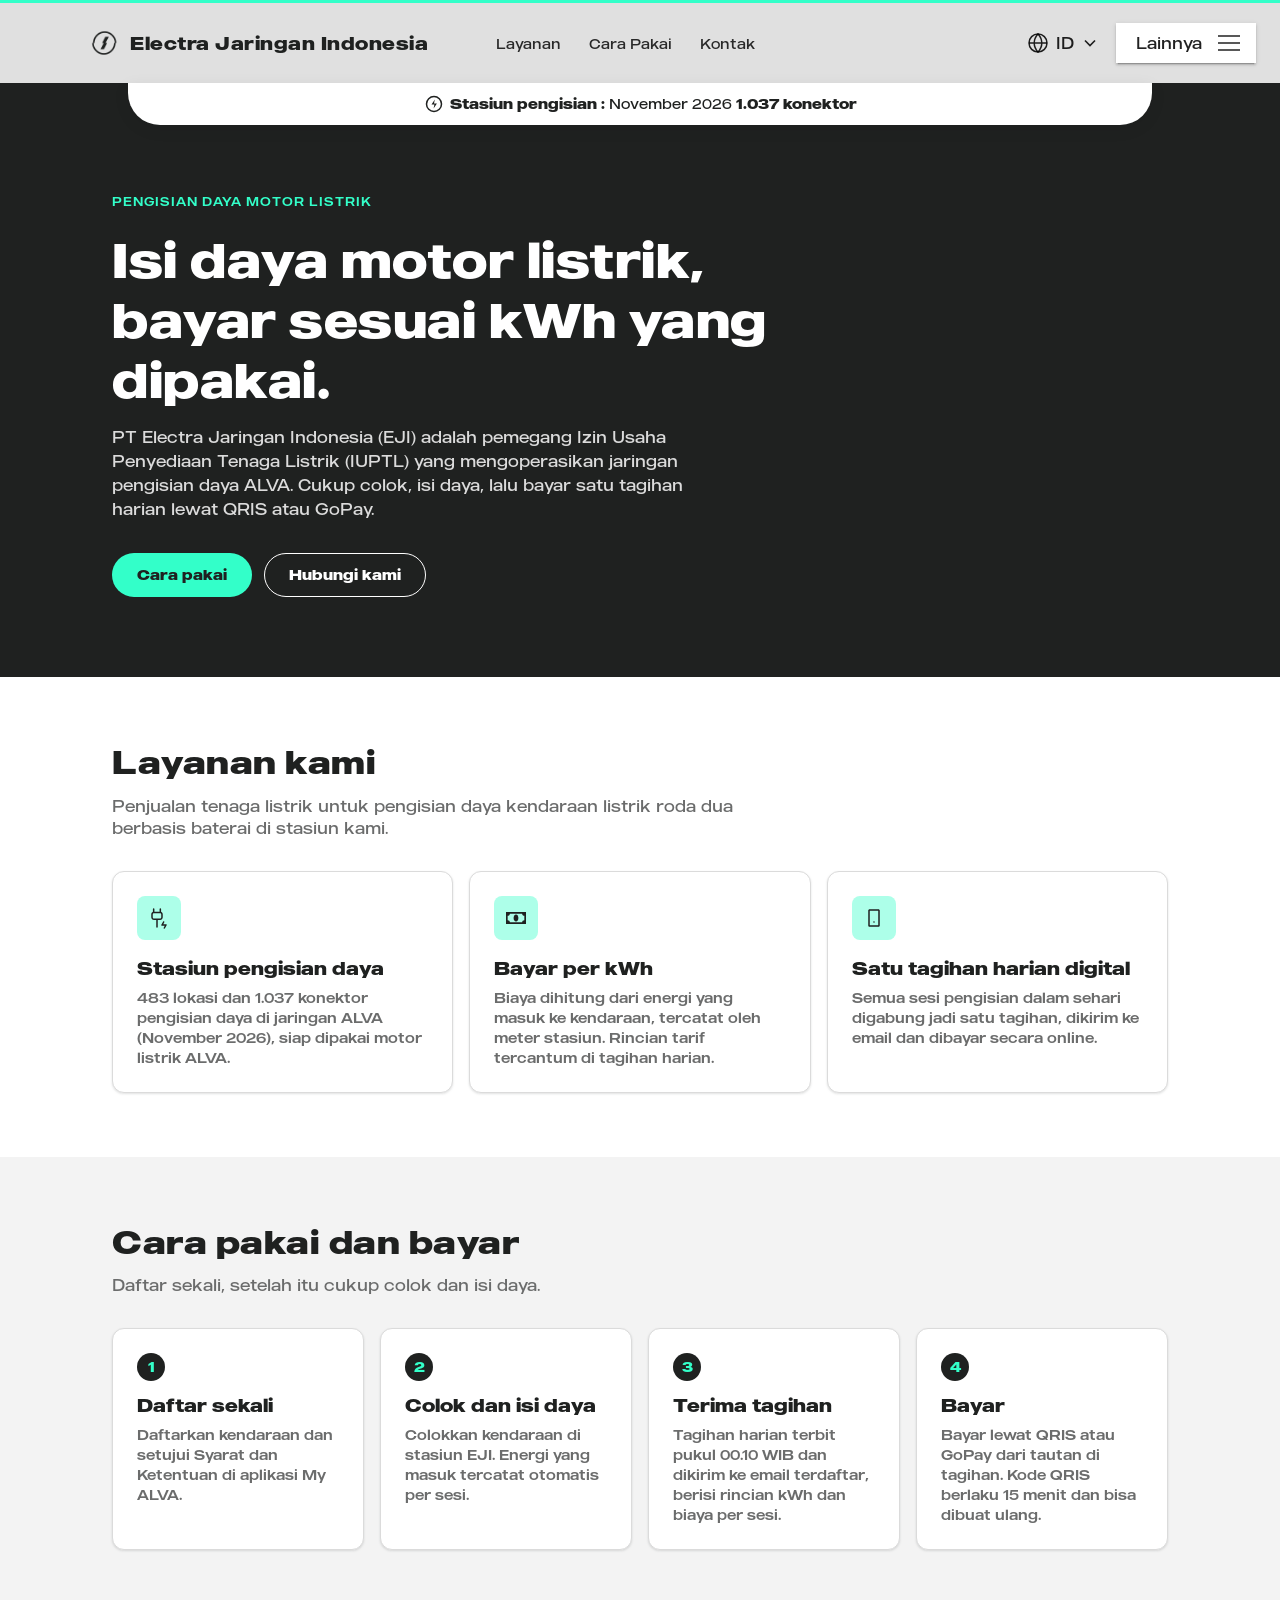
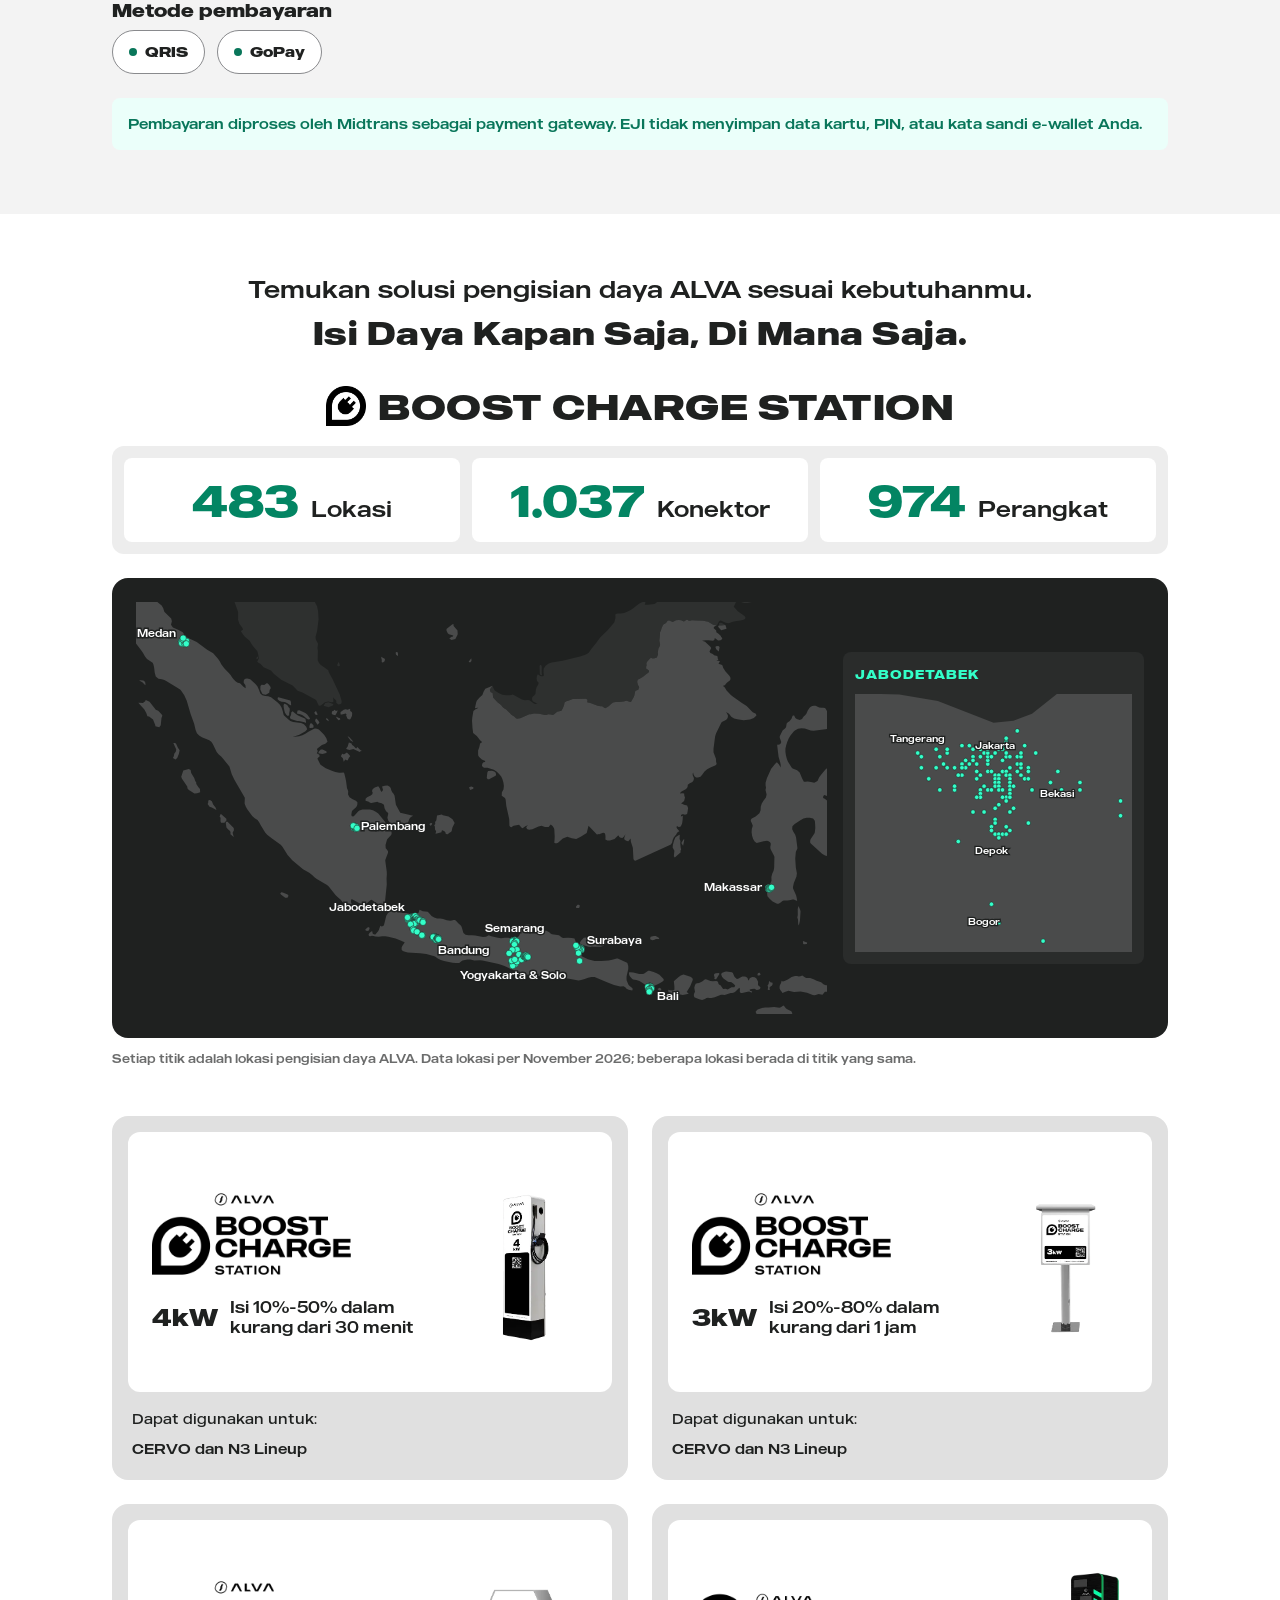
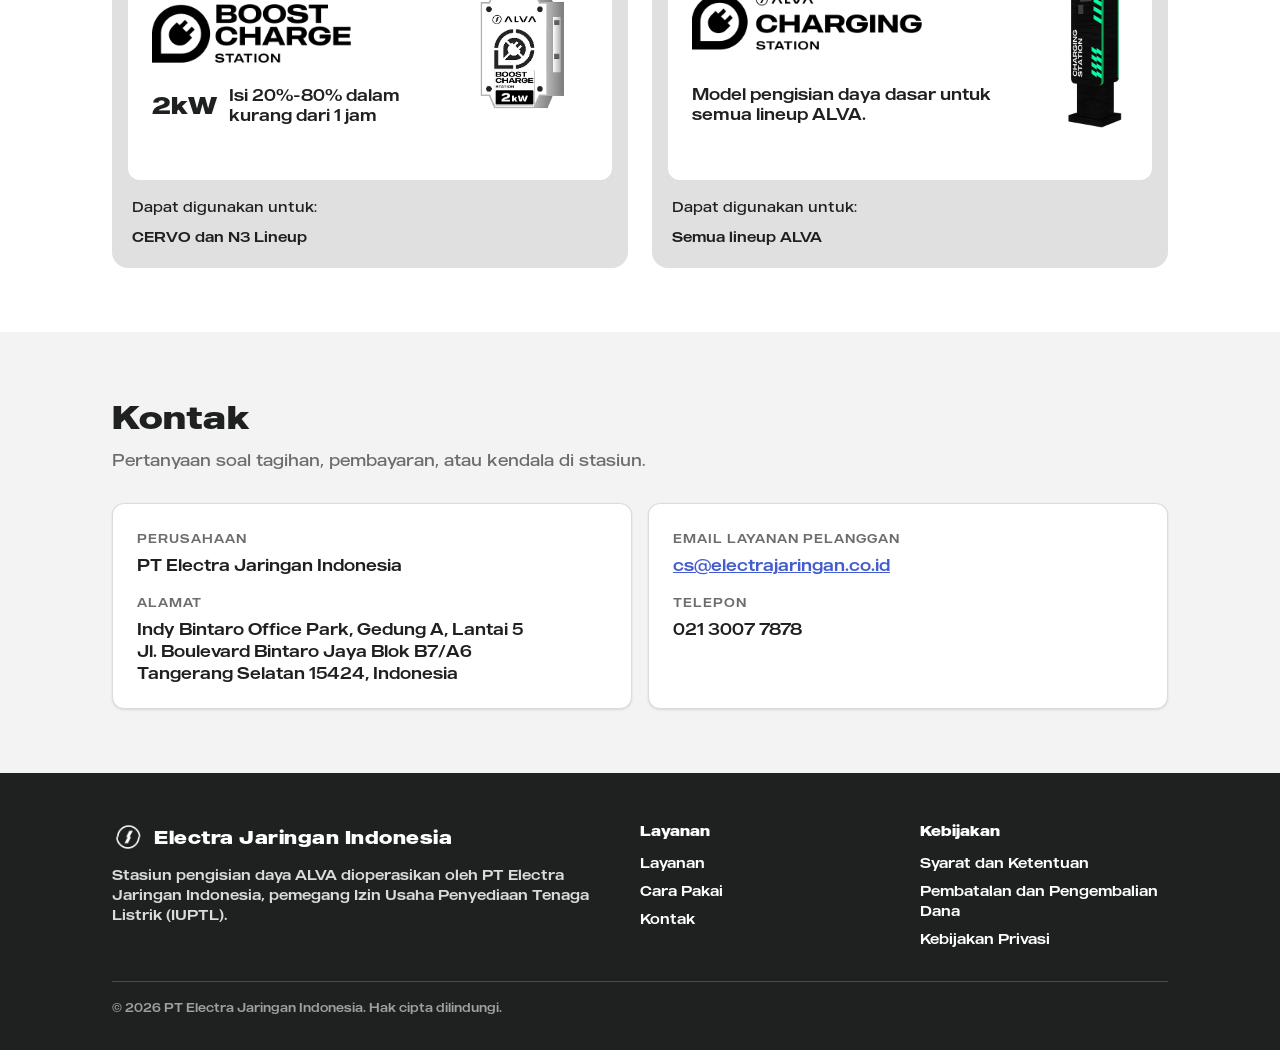
==== commit b2707686: "Add locations section: Boost Charge stats, static station map with Jabodetabek inset, charger types" ====
--- a/id/index.html
+++ b/id/index.html
@@ -67,7 +67,7 @@
         <div class="card">
           <div class="icon"><img src="../assets/ev-plug-charging.svg" alt=""></div>
           <h3>Stasiun pengisian daya</h3>
-          <p>1.037 konektor pengisian daya di jaringan ALVA (November 2026), siap dipakai motor listrik ALVA.</p>
+          <p>483 lokasi dan 1.037 konektor pengisian daya di jaringan ALVA (November 2026), siap dipakai motor listrik ALVA.</p>
         </div>
         <div class="card">
           <div class="icon"><img src="../assets/Money.svg" alt=""></div>
@@ -105,7 +105,82 @@
     </div>
   </section>
 
-  <section id="kontak" class="contact">
+  <section id="lokasi">
+    <div class="wrap">
+      <div class="section-head center">
+        <p class="kicker">Temukan solusi pengisian daya ALVA sesuai kebutuhanmu.</p>
+        <h2>Isi Daya Kapan Saja, Di Mana Saja.</h2>
+      </div>
+
+      <div class="boost-head"><img src="../assets/BOOST-CHARGE-STATION-black.png" alt=""><span>BOOST CHARGE STATION</span></div>
+      <div class="stat-cards">
+        <div class="stat-card"><span class="stat-num">483</span><span class="stat-label">Lokasi</span></div>
+        <div class="stat-card"><span class="stat-num">1.037</span><span class="stat-label">Konektor</span></div>
+        <div class="stat-card"><span class="stat-num">974</span><span class="stat-label">Perangkat</span></div>
+      </div>
+
+      <div class="map-card">
+        <div class="map-main"><svg class="map-svg" viewBox="0 0 1000 596" role="img" aria-label="Map of ALVA charging locations in Indonesia" xmlns="http://www.w3.org/2000/svg">
+<path class="land-other" d="M127.4,-625.2L127.2,-622.8L128.2,-622.3L129.5,-623.3L131.4,-626.1L133.3,-627.7L135.4,-628.0L137.7,-626.1L140.1,-622.1L142.6,-619.7L143.6,-619.5L144.5,-617.7L144.6,-615.8L143.5,-612.1L141.6,-607.7L138.6,-602.3L139.6,-597.8L143.5,-594.0L148.0,-591.8L152.9,-592.5L155.4,-593.5L157.4,-595.3L159.5,-596.1L161.8,-596.3L169.6,-595.1L172.0,-593.8L172.3,-591.3L171.4,-584.8L172.6,-580.1L174.8,-575.1L174.9,-570.5L172.3,-563.0L170.1,-555.8L167.6,-552.4L165.8,-550.1L165.2,-548.7L165.4,-547.2L167.1,-545.1L168.9,-542.4L169.3,-539.7L169.2,-536.4L167.9,-532.0L163.3,-522.3L159.5,-513.7L161.5,-511.9L165.1,-510.6L167.6,-509.3L170.1,-510.2L175.5,-515.3L180.2,-519.1L185.9,-522.9L191.4,-526.1L193.6,-528.7L194.9,-532.0L196.7,-533.3L199.0,-532.5L201.9,-533.9L205.5,-537.5L208.3,-539.2L210.2,-539.0L213.6,-536.7L218.4,-532.5L222.8,-530.0L226.6,-529.2L228.5,-527.6L228.4,-525.3L229.3,-523.8L231.0,-523.2L231.8,-523.4L231.6,-524.6L233.4,-526.2L237.1,-528.4L240.7,-529.7L244.6,-530.0L247.1,-531.8L248.7,-536.3L251.0,-539.7L253.1,-541.2L255.6,-542.0L256.3,-543.1L255.0,-544.5L255.1,-545.8L256.6,-547.3L259.8,-547.9L264.8,-547.7L270.6,-546.3L277.2,-543.6L281.6,-542.6L283.6,-543.6L287.8,-539.4L293.8,-530.2L298.9,-523.1L303.2,-518.3L307.7,-514.6L312.4,-512.1L316.0,-508.6L319.1,-502.0L316.7,-493.0L316.1,-485.1L316.4,-475.4L319.2,-468.0L324.5,-462.9L327.6,-458.7L328.5,-455.6L332.6,-452.8L340.1,-450.5L343.2,-448.5L341.8,-446.6L341.8,-444.5L342.9,-442.0L345.4,-440.0L349.5,-438.4L352.0,-436.7L352.7,-434.9L352.6,-432.1L351.7,-428.1L349.9,-425.0L347.4,-422.9L347.1,-421.2L346.5,-418.6L346.5,-413.4L348.3,-409.9L348.9,-405.4L347.9,-401.8L347.0,-394.3L346.8,-391.4L345.9,-389.0L343.7,-386.6L340.5,-384.3L336.5,-382.4L334.0,-381.5L331.7,-378.8L329.5,-376.6L327.9,-376.6L326.7,-377.8L325.8,-379.2L325.2,-382.3L321.6,-383.8L317.4,-384.8L309.2,-383.3L302.5,-382.4L295.0,-383.5L287.9,-382.1L285.0,-381.9L281.6,-382.1L278.4,-382.1L275.1,-382.6L269.4,-384.6L267.2,-384.4L262.5,-382.8L257.6,-381.7L253.1,-380.9L246.2,-377.7L241.2,-372.9L239.7,-369.6L237.2,-366.2L233.8,-360.9L229.4,-355.8L226.3,-353.4L227.2,-352.1L226.3,-350.4L221.6,-349.7L217.8,-349.4L217.1,-348.6L217.5,-338.3L218.8,-334.4L221.3,-329.7L223.0,-327.2L224.1,-319.5L224.4,-313.1L229.7,-309.0L232.8,-305.8L234.9,-303.1L234.1,-301.4L232.9,-296.1L234.1,-289.4L241.6,-274.8L242.2,-273.7L241.3,-273.6L240.1,-276.4L236.3,-281.2L235.2,-286.2L230.7,-291.8L228.4,-294.0L227.5,-292.2L226.2,-290.2L221.8,-293.0L218.1,-296.1L214.7,-301.8L214.3,-300.4L213.4,-299.2L209.6,-303.8L205.5,-307.4L201.8,-308.7L199.6,-309.9L197.4,-311.9L192.8,-313.8L181.4,-311.0L167.0,-313.2L161.4,-311.1L159.0,-312.4L157.7,-314.9L159.0,-319.1L159.3,-327.9L161.1,-334.2L160.2,-338.9L161.1,-341.1L161.7,-344.2L159.5,-345.4L149.2,-347.8L147.0,-349.7L144.3,-347.5L132.0,-346.3L127.4,-344.5L123.2,-341.0L122.0,-336.4L124.5,-333.5L126.1,-328.4L121.7,-317.2L121.0,-313.9L122.7,-300.2L122.0,-292.7L119.7,-287.6L115.8,-283.2L114.2,-275.4L111.3,-271.9L107.2,-263.8L104.5,-253.7L102.6,-249.0L101.4,-240.4L93.2,-227.3L91.3,-220.0L88.4,-217.1L89.4,-214.9L89.5,-211.2L88.5,-201.4L88.2,-193.2L89.4,-188.8L93.4,-180.2L92.5,-177.7L92.0,-174.1L95.3,-172.5L97.8,-172.0L111.1,-176.1L115.7,-175.0L117.5,-171.2L118.6,-167.9L120.8,-149.9L122.0,-146.5L124.8,-143.3L127.7,-140.0L128.8,-140.5L128.9,-141.8L129.1,-143.2L131.9,-139.8L133.9,-133.4L141.0,-99.7L143.0,-95.4L144.6,-90.9L140.4,-93.1L139.2,-100.6L138.0,-103.7L136.4,-104.2L134.1,-104.2L133.9,-105.4L135.7,-107.9L135.4,-110.8L132.9,-113.2L128.9,-111.3L129.1,-106.1L130.8,-102.0L137.6,-93.0L139.8,-89.3L142.4,-88.2L146.4,-88.8L151.1,-85.0L154.8,-81.4L164.0,-76.0L169.6,-76.5L175.6,-77.9L179.6,-77.5L183.6,-76.1L188.3,-71.6L195.9,-60.2L208.3,-50.7L206.9,-48.3L206.4,-44.8L201.5,-40.0L200.8,-37.2L198.9,-33.7L195.5,-31.8L192.7,-31.5L190.9,-31.8L189.7,-32.5L187.8,-35.8L186.8,-36.8L185.9,-37.1L179.8,-34.7L173.7,-32.3L172.7,-29.9L171.1,-27.3L169.3,-26.2L167.9,-26.0L166.5,-27.6L164.3,-29.6L162.6,-31.5L163.0,-34.5L166.4,-39.1L166.8,-42.2L166.4,-47.6L165.5,-50.7L164.5,-50.8L162.9,-51.3L158.2,-50.8L155.8,-54.4L154.8,-58.2L153.3,-59.6L151.7,-60.5L148.2,-59.1L145.5,-59.9L136.6,-63.3L133.2,-68.7L131.3,-68.8L129.6,-68.2L129.1,-67.0L128.0,-60.7L127.3,-58.8L117.2,-71.4L110.1,-76.6L111.0,-86.0L108.9,-87.8L106.3,-87.9L104.2,-90.6L106.0,-96.2L103.2,-95.1L99.4,-95.3L96.3,-96.8L93.9,-104.5L92.3,-106.9L89.1,-111.0L84.8,-111.0L83.4,-112.9L83.7,-117.8L80.6,-120.9L76.5,-123.4L73.1,-124.9L69.6,-132.9L66.8,-134.9L64.4,-136.5L61.2,-135.4L60.1,-132.5L57.9,-129.8L55.6,-130.1L53.2,-131.7L50.6,-139.7L50.0,-144.6L50.7,-153.8L54.1,-162.0L56.0,-175.1L59.0,-183.4L60.9,-186.2L63.8,-197.4L69.6,-211.9L70.1,-214.9L71.3,-218.4L72.2,-221.7L72.5,-226.8L71.8,-229.5L71.8,-231.1L72.9,-233.0L77.0,-236.3L82.6,-241.6L89.4,-249.2L96.3,-260.8L99.7,-267.5L101.1,-269.9L102.6,-270.6L105.0,-273.0L106.6,-275.5L106.7,-276.8L102.9,-289.4L100.6,-293.5L99.2,-298.3L98.6,-301.9L97.8,-305.1L98.2,-308.1L96.9,-309.9L93.8,-312.4L90.6,-315.9L88.7,-321.7L88.7,-325.0L86.7,-327.8L86.0,-330.8L87.2,-333.6L88.8,-336.0L88.7,-346.8L88.1,-350.0L87.2,-355.8L85.1,-360.1L82.2,-365.2L79.0,-369.4L70.3,-377.0L64.1,-382.0L61.0,-386.7L57.2,-391.9L54.4,-395.8L50.9,-400.6L49.1,-407.2L48.1,-414.2L48.7,-416.5L50.3,-418.0L52.5,-419.3L54.3,-419.6L59.3,-422.7L62.8,-422.5L63.5,-423.2L63.8,-424.7L63.4,-431.0L63.7,-439.5L64.3,-446.5L65.0,-451.0L74.3,-456.3L76.2,-458.7L77.0,-461.2L77.0,-463.3L76.3,-465.0L75.0,-466.0L69.0,-461.4L67.8,-462.5L65.0,-470.0L63.8,-472.3L62.2,-475.0L60.3,-478.9L60.0,-485.5L58.7,-488.8L51.3,-495.8L48.0,-499.6L43.4,-505.0L38.0,-511.5L32.4,-517.6L29.7,-521.5L28.8,-522.3L28.6,-523.8L30.2,-528.0L29.4,-532.2L26.6,-537.7L25.5,-541.2L25.8,-542.5L24.4,-543.0L21.4,-542.7L18.4,-545.3L15.5,-550.8L15.3,-551.8L16.2,-551.7L19.7,-550.8L21.1,-550.9L23.6,-552.2L27.4,-553.6L29.7,-554.0L30.5,-554.6L30.8,-556.0L28.8,-568.6L29.1,-571.3L32.8,-576.7L32.4,-582.2L33.4,-590.2L37.4,-595.6L40.5,-598.1L41.5,-602.0L42.8,-602.9L45.3,-602.5L50.6,-599.6L52.8,-599.5L56.0,-599.5L59.4,-599.7L61.0,-600.0L71.9,-602.9L74.3,-603.2L76.6,-602.9L78.2,-603.0L80.0,-604.3L81.2,-606.6L82.5,-613.9L83.2,-615.3L84.7,-616.3L87.0,-617.0L89.7,-617.0L93.2,-615.6L95.4,-615.5L97.9,-616.0L100.1,-617.1L101.4,-618.4L102.2,-619.9L101.6,-622.8L100.0,-626.6L103.3,-626.2L107.8,-625.3L111.0,-625.5L113.2,-626.2L115.2,-628.0L118.0,-629.6L120.5,-629.2L122.6,-627.7L127.4,-625.2ZM108.6,-62.1L107.9,-61.9L106.4,-65.2L108.3,-69.9L110.3,-64.1L108.6,-62.1ZM284.5,149.7L278.4,152.4L271.4,150.0L273.7,146.0L278.4,145.0L282.0,146.3L284.1,147.2L285.6,148.4L284.5,149.7ZM1183.9,-176.4L1187.2,-173.9L1191.6,-174.5L1191.4,-168.4L1192.2,-166.5L1196.1,-161.3L1196.7,-157.0L1194.4,-152.8L1192.6,-150.9L1189.4,-148.0L1189.4,-146.8L1190.7,-145.3L1195.3,-144.5L1198.6,-142.2L1199.2,-135.8L1202.5,-130.7L1202.3,-128.5L1201.0,-119.5L1201.4,-115.7L1203.8,-112.5L1205.8,-111.2L1207.0,-109.3L1207.9,-104.0L1207.7,-94.9L1207.5,-91.8L1206.0,-88.8L1201.6,-82.1L1195.7,-76.8L1192.5,-77.2L1191.6,-75.6L1193.5,-70.8L1192.8,-60.5L1191.4,-53.4L1189.5,-57.1L1188.2,-60.8L1186.9,-70.7L1185.4,-75.3L1183.1,-79.3L1182.0,-83.0L1179.7,-86.4L1176.5,-95.2L1174.4,-94.7L1171.0,-92.3L1170.3,-90.7L1169.8,-88.2L1169.0,-85.9L1165.0,-82.3L1161.8,-78.0L1159.3,-73.3L1158.4,-69.0L1160.6,-65.6L1162.8,-64.2L1165.9,-61.2L1166.9,-59.8L1170.3,-50.0L1170.1,-40.0L1167.6,-35.5L1161.5,-27.1L1157.1,-24.5L1154.6,-25.8L1152.6,-30.9L1152.4,-33.0L1153.7,-37.8L1153.8,-42.2L1152.4,-43.7L1150.6,-43.4L1150.0,-42.7L1146.0,-37.0L1144.3,-35.5L1141.8,-35.4L1139.9,-35.7L1128.0,-40.8L1118.3,-45.7L1110.8,-50.3L1105.2,-57.3L1104.0,-62.6L1104.0,-68.0L1101.5,-76.0L1101.2,-78.7L1101.5,-81.4L1103.9,-86.3L1106.8,-88.8L1108.6,-90.6L1109.9,-92.6L1110.8,-95.2L1110.5,-97.8L1109.4,-99.4L1104.7,-105.2L1100.8,-108.8L1092.4,-112.0L1090.5,-113.7L1088.4,-115.0L1086.1,-115.6L1083.7,-115.6L1081.4,-114.6L1080.6,-112.5L1080.9,-110.6L1080.6,-108.8L1077.1,-98.3L1072.7,-100.6L1068.5,-103.3L1067.4,-105.1L1066.8,-107.4L1066.1,-108.8L1065.2,-110.2L1063.2,-106.7L1060.8,-104.0L1057.9,-103.3L1054.8,-103.3L1053.8,-104.5L1052.7,-111.1L1049.5,-113.2L1045.5,-112.7L1040.7,-109.1L1039.8,-107.7L1038.8,-104.5L1033.5,-95.5L1030.7,-88.6L1027.6,-81.8L1026.3,-79.6L1024.4,-78.1L1021.6,-78.7L1018.9,-80.4L1016.4,-84.7L1017.3,-89.8L1020.1,-93.0L1022.3,-96.4L1025.1,-108.6L1025.2,-112.9L1025.8,-114.7L1030.4,-120.2L1034.2,-123.6L1036.1,-124.3L1044.5,-126.3L1047.9,-127.9L1053.2,-127.9L1057.6,-128.8L1061.1,-131.5L1061.4,-134.1L1061.1,-137.0L1062.0,-138.7L1063.3,-140.2L1065.1,-142.1L1067.3,-143.5L1073.2,-144.6L1075.2,-145.8L1076.7,-147.6L1079.0,-151.2L1081.5,-150.3L1084.2,-148.9L1089.0,-147.8L1093.1,-144.8L1095.9,-140.1L1096.4,-137.8L1097.1,-130.2L1096.1,-128.4L1092.0,-124.8L1093.9,-124.4L1099.2,-127.7L1102.0,-129.0L1108.6,-130.7L1110.2,-131.8L1111.2,-133.5L1113.6,-138.2L1115.3,-143.2L1116.6,-145.3L1118.6,-146.9L1120.5,-147.2L1127.4,-143.8L1131.9,-145.4L1133.1,-150.6L1134.1,-158.1L1135.0,-160.2L1137.5,-162.1L1140.6,-161.5L1144.7,-158.8L1148.7,-157.9L1150.0,-160.1L1151.5,-164.4L1152.9,-164.3L1158.2,-162.9L1163.2,-163.8L1164.7,-169.0L1163.7,-174.5L1159.7,-190.5L1162.1,-194.2L1164.1,-194.2L1169.1,-190.0L1178.7,-184.2L1181.9,-180.7L1183.9,-176.4ZM986.2,-43.9L988.4,-41.0L991.2,-41.7L995.6,-40.9L996.4,-39.3L996.3,-38.3L991.6,-35.5L988.5,-38.5L982.9,-36.4L980.3,-37.6L976.8,-36.6L974.6,-38.9L975.4,-41.1L981.2,-44.7L986.2,-43.9ZM949.0,-10.5L948.0,-8.0L946.6,-6.9L944.9,-7.5L943.6,-8.8L942.8,-6.9L939.3,-6.2L937.1,-3.3L933.7,-2.4L931.5,-2.8L931.8,-5.5L938.1,-9.3L942.1,-10.8L945.5,-13.5L947.2,-13.9L948.1,-11.6L949.0,-10.5ZM1024.2,-58.3L1020.1,-57.8L1018.8,-57.8L1015.6,-61.9L1015.3,-63.8L1012.6,-65.8L1013.5,-67.9L1016.9,-68.4L1022.8,-71.1L1032.2,-66.9L1033.6,-65.4L1030.7,-64.5L1028.6,-60.5L1024.2,-58.3ZM127.3,-58.8L128.0,-60.7L129.1,-67.0L129.6,-68.2L131.3,-68.8L133.2,-68.7L136.6,-63.3L145.5,-59.9L148.2,-59.1L151.7,-60.5L153.3,-59.6L154.8,-58.2L155.8,-54.4L158.2,-50.8L162.9,-51.3L164.5,-50.8L165.5,-50.7L166.4,-47.6L166.8,-42.2L166.4,-39.1L163.0,-34.5L162.6,-31.5L164.3,-29.6L166.5,-27.6L167.9,-26.0L169.3,-26.2L171.1,-27.3L172.7,-29.9L173.7,-32.3L179.8,-34.7L185.9,-37.1L186.8,-36.8L187.8,-35.8L189.7,-32.5L190.9,-31.8L192.7,-31.5L195.5,-31.8L198.9,-33.7L200.8,-37.2L201.5,-40.0L206.4,-44.8L206.9,-48.3L208.3,-50.7L215.3,-49.1L218.0,-47.8L225.9,-35.2L236.3,-26.3L240.7,-23.0L244.1,-21.4L248.8,-16.7L252.9,-10.7L261.9,6.1L263.4,13.5L264.1,24.8L262.0,41.8L259.7,50.2L260.1,54.3L263.4,60.4L262.5,66.2L263.1,71.0L262.8,84.4L264.7,88.3L266.9,90.8L278.1,98.8L278.9,101.7L284.4,111.8L294.7,133.8L297.5,143.6L297.2,146.3L296.0,147.4L292.9,148.4L290.4,146.4L289.5,145.0L289.8,143.3L288.8,141.6L286.4,139.6L285.0,137.8L285.4,140.8L285.4,144.7L282.3,145.0L278.2,143.8L273.2,144.9L267.3,149.7L264.5,149.9L262.3,145.7L261.2,143.0L259.4,141.0L240.7,130.9L233.8,128.3L226.5,120.7L210.0,112.3L199.6,104.1L195.2,99.0L184.5,94.5L179.9,89.3L177.6,88.2L175.3,86.3L177.7,81.2L176.7,75.8L175.5,71.3L168.0,62.3L164.3,56.1L157.1,49.9L154.3,46.3L151.7,42.2L153.3,40.7L154.9,39.9L153.5,36.8L149.5,31.6L147.6,25.6L147.6,14.2L141.8,-1.8L136.8,-24.0L137.7,-31.8L136.4,-40.2L133.2,-48.3L128.9,-54.1L127.3,-58.8ZM839.8,33.9L838.2,33.8L834.7,32.9L827.6,28.6L820.4,27.1L810.0,26.9L804.0,26.3L801.6,27.0L799.5,27.0L798.1,26.1L796.5,25.7L792.5,28.3L790.6,27.5L788.5,26.3L785.1,26.0L781.0,26.3L776.3,29.0L771.3,26.6L769.9,26.6L768.8,27.2L766.6,30.5L762.4,32.9L760.3,37.5L759.0,41.8L758.0,43.3L757.5,51.7L756.9,55.8L758.0,61.1L757.8,63.4L755.9,66.9L755.6,67.7L754.7,73.1L755.0,74.6L754.9,76.4L753.3,80.2L750.3,81.3L747.4,81.9L744.7,80.6L742.4,82.7L739.5,85.9L738.3,88.1L738.3,90.2L738.6,91.5L738.0,93.0L737.8,94.4L738.0,96.6L740.0,97.5L742.1,99.3L741.9,101.1L740.9,102.3L738.3,104.2L733.4,108.1L728.0,111.4L725.9,112.2L725.2,113.8L724.9,115.8L726.1,120.4L727.1,121.6L727.8,123.3L727.1,125.1L726.5,126.8L724.5,127.8L722.6,128.5L721.8,129.9L720.8,135.3L719.6,138.1L717.0,142.3L716.1,144.2L714.8,144.8L709.6,142.8L705.1,144.0L699.0,144.8L693.9,144.7L689.9,145.5L687.1,147.7L684.1,150.6L680.8,152.6L678.5,153.6L674.1,150.7L671.7,150.9L667.7,149.9L658.2,146.6L655.8,145.7L653.3,145.5L652.6,144.6L653.1,143.0L652.6,140.9L650.7,140.1L631.7,140.4L626.2,142.3L622.5,143.7L619.8,145.3L619.1,149.5L617.5,153.3L615.4,157.4L609.1,158.6L604.4,162.8L602.8,163.3L599.7,162.7L596.2,162.3L593.7,163.5L591.2,163.5L583.1,161.5L575.6,161.2L571.2,162.2L568.9,162.5L555.8,168.3L551.2,168.9L549.5,168.1L547.0,165.7L543.4,163.5L535.4,155.5L532.3,153.7L530.2,151.8L528.3,149.5L525.7,147.0L523.2,145.3L519.8,141.9L516.5,138.2L515.8,131.6L513.2,130.4L512.1,128.7L511.8,126.7L515.5,121.3L518.2,127.0L519.2,128.2L525.1,132.1L529.9,134.0L535.2,134.8L540.6,134.9L542.8,134.6L544.9,133.9L547.0,134.7L558.1,140.9L562.5,142.0L567.1,141.6L569.0,142.1L575.5,146.9L577.4,147.4L580.6,147.1L576.5,145.0L573.8,143.4L572.7,140.5L573.3,137.4L575.9,135.3L577.7,133.1L578.4,126.5L579.6,123.1L581.6,119.8L582.4,116.8L580.0,114.4L579.4,110.3L579.9,107.0L581.3,104.6L583.5,106.2L585.8,107.5L588.0,107.4L589.6,106.9L589.9,105.1L589.4,102.1L589.6,96.6L592.4,92.1L596.9,89.1L601.2,87.6L617.0,85.1L642.3,78.8L649.8,76.3L652.6,75.0L654.8,73.3L658.8,67.6L666.1,58.7L671.3,51.4L682.1,40.7L690.8,30.9L692.0,29.0L693.3,23.7L693.5,21.1L693.2,18.6L694.3,17.3L696.1,16.6L697.7,17.8L700.8,19.3L703.0,21.3L704.5,23.9L705.7,26.3L705.7,28.4L707.1,30.1L710.9,30.4L712.1,32.5L714.8,36.2L717.3,38.8L718.7,39.8L720.6,39.3L723.4,36.9L725.5,33.9L727.0,30.0L725.8,29.3L727.8,26.3L728.1,24.8L727.3,23.3L726.1,21.9L725.6,18.3L724.9,13.6L724.3,11.5L725.9,10.0L729.2,8.1L732.4,5.9L735.8,4.1L735.9,7.3L735.8,12.6L736.8,17.1L739.0,24.9L741.7,25.9L744.7,26.6L746.5,26.4L747.7,25.9L748.0,25.3L746.1,22.2L745.6,14.9L744.0,10.2L741.5,5.4L740.5,4.1L750.0,2.8L752.1,1.3L755.9,-2.0L757.4,-3.8L758.4,-7.9L753.7,-10.4L751.9,-13.5L751.8,-16.9L757.4,-23.1L759.3,-24.6L760.2,-22.4L762.7,-21.8L764.9,-21.8L767.2,-21.9L770.5,-25.0L772.2,-29.6L777.9,-36.0L780.0,-41.0L781.2,-46.1L795.7,-62.1L797.5,-64.6L806.2,-80.7L807.2,-81.2L809.5,-79.7L810.1,-74.6L809.8,-72.4L808.5,-69.0L807.6,-65.6L808.7,-65.6L812.8,-67.8L817.0,-73.4L819.5,-78.2L821.6,-80.4L825.7,-79.2L826.6,-78.3L826.3,-74.8L826.7,-72.8L828.3,-68.5L831.9,-65.8L836.7,-64.1L841.3,-61.7L842.8,-60.2L843.6,-58.3L844.7,-55.1L844.7,-52.0L841.4,-48.8L842.9,-43.8L842.6,-40.9L841.6,-38.4L836.7,-36.1L849.7,-38.4L852.9,-39.7L857.3,-43.0L859.6,-40.1L861.9,-35.2L860.1,-34.0L854.5,-32.1L854.2,-31.4L856.1,-28.9L858.5,-29.1L863.0,-30.8L867.3,-33.5L869.3,-33.5L871.6,-32.9L875.8,-31.2L878.2,-29.8L880.1,-27.9L881.4,-24.2L886.2,-22.8L896.2,-17.5L898.0,-17.0L900.1,-16.9L905.2,-17.6L907.1,-16.9L908.4,-15.0L908.9,-12.6L908.7,-10.0L908.1,-8.1L907.0,-6.5L903.3,-4.1L894.3,-0.9L884.6,1.5L879.6,1.3L872.7,-0.7L870.2,-0.5L867.7,0.5L864.6,7.0L870.4,13.5L880.1,20.3L881.4,22.0L881.1,24.1L879.5,25.4L877.4,26.0L872.0,27.1L866.4,27.9L862.0,29.1L857.4,30.6L852.9,30.1L846.6,27.1L844.8,26.8L842.9,28.4L841.0,32.7L839.8,33.9ZM294.8,92.6L292.8,93.0L291.7,92.7L291.0,91.1L292.6,87.5L293.2,86.9L294.8,90.8L294.8,92.6ZM134.2,-12.1L133.2,-10.9L130.2,-11.6L130.8,-18.2L132.4,-19.1L135.1,-17.9L136.3,-16.7L134.2,-12.1ZM116.3,-59.8L119.1,-55.4L117.7,-53.5L117.0,-52.9L115.2,-53.6L113.6,-51.9L112.0,-51.6L110.4,-54.6L108.5,-55.8L108.0,-57.9L110.7,-58.3L112.2,-57.5L115.1,-59.0L116.3,-59.8ZM176.2,82.1L174.2,82.8L174.2,81.8L174.5,80.3L175.9,78.9L176.7,79.7L176.2,82.1ZM587.4,105.5L586.0,106.1L584.1,104.6L583.7,92.2L585.0,91.1L585.9,91.3L586.9,93.5L586.8,98.9L586.9,103.7L587.4,105.5ZM852.4,33.2L846.7,34.0L842.8,33.9L843.5,32.5L843.3,30.6L845.2,30.1L847.5,30.5L852.4,33.2ZM740.5,4.1L741.5,5.4L744.0,10.2L745.6,14.9L746.1,22.2L748.0,25.3L747.7,25.9L746.5,26.4L744.7,26.6L741.7,25.9L739.0,24.9L736.8,17.1L735.8,12.6L735.9,7.3L735.8,4.1L740.5,4.1ZM735.8,4.1L732.4,5.9L729.2,8.1L725.9,10.0L724.3,11.5L724.9,13.6L725.6,18.3L726.1,21.9L727.3,23.3L728.1,24.8L727.8,26.3L725.8,29.3L727.0,30.0L725.5,33.9L723.4,36.9L720.6,39.3L718.7,39.8L717.3,38.8L714.8,36.2L712.1,32.5L710.9,30.4L707.1,30.1L705.7,28.4L705.7,26.3L704.5,23.9L703.0,21.3L700.8,19.3L697.7,17.8L696.5,16.6L701.1,16.7L706.1,16.0L711.2,13.9L716.1,11.3L720.2,8.2L724.2,4.9L728.1,2.2L734.5,-0.9L736.7,-0.7L736.7,1.5L735.8,4.1ZM356.1,632.4L354.9,635.3L352.9,633.7L350.4,633.2L350.8,631.0L352.9,630.7L353.9,630.6L355.3,629.8L356.1,632.4Z"/>
+<path class="land" d="M19.6,144.3L28.6,155.7L32.1,157.3L36.9,162.5L38.1,164.3L36.8,168.0L35.8,178.4L33.6,181.0L28.0,179.8L27.8,177.9L24.6,170.0L18.9,165.7L16.5,165.4L15.0,161.0L12.1,155.6L3.3,145.9L10.0,146.0L13.3,143.6L14.0,141.7L19.6,144.3ZM88.4,276.7L84.5,276.9L76.5,272.0L74.5,269.8L74.1,266.8L66.5,255.6L65.4,252.9L68.4,243.7L76.3,241.5L79.0,243.0L79.8,247.2L84.2,254.7L85.7,258.8L86.9,260.6L87.3,261.9L87.0,262.9L90.3,267.8L92.5,270.5L92.8,275.1L88.4,276.7ZM801.6,555.6L796.5,564.2L798.4,565.5L799.4,566.8L790.9,568.5L787.4,567.6L785.3,567.8L776.6,566.3L770.5,564.3L769.7,562.8L770.2,561.0L772.1,561.5L776.8,561.8L778.7,561.0L778.7,555.6L777.9,548.5L784.4,542.7L787.9,540.3L791.9,538.9L801.9,542.2L803.5,543.0L804.8,544.3L805.4,546.4L801.6,555.6ZM753.0,536.9L757.1,539.1L763.0,545.4L763.4,547.2L761.6,548.9L757.5,551.6L748.3,555.7L746.8,557.7L744.7,561.5L744.3,563.2L743.7,564.1L742.7,564.7L740.6,565.3L738.4,564.4L740.3,562.0L740.5,559.1L739.0,556.3L737.0,554.0L732.7,550.9L728.3,548.1L723.7,546.7L718.9,546.1L717.1,544.7L714.3,541.3L713.4,539.4L713.0,537.4L713.3,535.5L714.5,535.4L719.2,535.8L727.8,538.1L732.3,538.2L734.6,537.7L740.9,533.3L742.5,533.4L748.6,535.3L753.0,536.9ZM369.2,272.2L370.6,275.1L372.5,277.5L374.0,280.3L375.9,293.4L382.2,304.7L400.8,309.1L397.7,310.9L396.2,312.5L395.0,314.5L392.4,322.2L392.5,323.9L394.1,326.6L394.6,329.5L392.2,329.5L389.7,328.8L387.5,327.7L385.6,326.3L383.6,325.2L381.4,324.4L377.5,322.2L372.5,320.6L367.3,319.4L364.8,316.1L363.6,312.0L364.9,305.9L363.6,304.2L361.7,302.7L359.5,298.3L358.6,293.1L355.3,291.1L350.9,289.9L349.0,288.9L340.5,290.8L338.5,290.4L336.7,288.9L332.0,287.5L332.1,284.6L334.3,282.4L339.5,280.0L341.8,278.1L342.3,275.6L341.4,273.7L341.8,271.7L343.4,269.8L345.4,268.3L350.4,266.4L352.7,269.8L353.7,272.6L355.2,274.8L357.3,271.8L355.9,266.7L359.9,265.6L363.7,265.5L366.5,266.9L368.4,269.1L369.2,272.2ZM1068.6,389.8L1069.5,398.6L1069.2,400.9L1067.0,397.6L1066.1,396.9L1065.5,397.6L1064.6,397.9L1063.5,397.9L1062.0,401.3L1061.8,404.5L1060.7,406.6L1060.1,413.8L1060.5,415.8L1062.3,414.8L1063.3,414.6L1067.3,417.3L1069.5,419.3L1068.9,421.7L1066.1,424.2L1063.0,425.3L1060.7,424.2L1059.9,424.7L1058.6,426.0L1057.4,427.7L1057.9,429.4L1055.1,434.2L1053.6,435.5L1050.4,434.1L1048.3,435.3L1046.7,435.3L1044.4,430.4L1044.4,428.1L1046.6,425.6L1046.7,423.7L1047.7,421.7L1050.2,418.8L1051.7,416.8L1051.7,415.4L1052.9,410.3L1053.2,408.2L1053.9,405.9L1055.1,401.3L1055.2,392.6L1059.0,385.5L1062.7,383.5L1064.3,383.1L1064.0,385.0L1068.6,389.8ZM1046.7,419.2L1045.7,421.9L1043.5,424.0L1041.6,424.1L1039.8,423.7L1036.4,421.9L1035.5,423.8L1032.9,423.7L1032.0,421.2L1033.8,413.8L1036.6,411.0L1036.3,408.1L1034.1,401.9L1035.5,398.6L1041.9,396.2L1047.3,393.2L1049.1,392.6L1050.7,394.9L1051.4,405.4L1045.5,413.8L1046.7,419.2ZM461.9,53.5L456.3,55.0L453.1,52.8L456.6,50.3L457.8,50.1L458.6,49.6L458.9,48.5L452.6,46.8L450.9,45.3L449.1,41.5L449.1,39.1L457.2,32.7L459.1,31.9L459.4,34.6L465.0,41.4L465.3,45.9L465.1,47.5L461.9,53.5ZM457.5,326.4L456.7,330.7L455.9,332.4L452.3,334.5L451.3,335.8L448.1,335.6L447.6,333.3L446.6,331.8L443.2,330.0L442.3,330.5L441.8,333.1L435.1,334.9L433.2,335.1L434.1,331.6L432.5,328.9L432.3,325.6L432.1,324.1L431.2,323.2L432.8,321.0L432.6,318.3L434.4,315.6L435.4,308.9L442.3,307.4L443.8,308.6L452.0,310.1L457.8,314.2L460.9,319.6L457.5,326.4ZM-20.7,-9.4L-15.7,-9.0L-6.4,-11.2L-1.3,-11.0L3.4,-9.4L7.8,-8.4L18.4,-9.6L20.5,-9.3L22.4,-8.4L24.0,-7.0L28.8,-1.6L37.1,4.9L39.4,9.1L40.8,13.8L41.6,14.9L50.9,23.9L51.9,27.7L50.6,32.9L53.4,37.0L62.4,40.9L67.6,43.8L68.8,45.5L69.6,47.5L72.6,50.7L76.3,52.6L87.8,57.9L102.9,68.9L111.6,74.2L118.6,82.1L121.3,85.9L123.3,90.0L127.6,96.0L134.9,103.4L136.8,105.6L138.8,108.9L141.1,111.9L143.9,114.7L147.1,116.8L150.4,117.5L155.8,122.9L158.7,124.6L158.3,120.4L155.8,116.8L155.8,114.5L156.2,112.6L158.3,110.9L160.7,110.5L165.2,111.9L172.4,118.2L175.5,121.9L177.8,127.0L179.8,132.3L182.7,135.0L186.7,135.9L191.2,136.2L195.3,137.9L204.9,145.2L208.1,148.6L210.5,152.7L212.2,157.5L213.3,162.5L213.8,163.7L220.0,169.7L223.2,172.2L227.2,173.5L238.7,174.9L242.8,177.0L246.2,180.5L247.6,184.0L245.1,187.1L236.2,191.9L226.5,195.3L235.9,194.1L240.6,192.7L245.0,190.5L249.4,187.8L256.2,183.9L258.7,183.1L261.7,183.4L264.4,184.5L268.5,188.3L272.3,192.3L275.3,197.0L277.0,202.1L273.8,204.9L268.9,206.9L262.3,211.9L261.7,213.9L263.1,215.2L261.5,218.9L265.1,221.1L265.7,223.1L262.5,225.9L262.8,227.6L266.6,234.9L268.5,236.6L274.4,240.3L283.2,244.0L288.2,245.8L293.8,247.1L296.3,247.1L300.4,246.5L301.3,247.9L303.0,255.1L303.9,259.7L305.2,269.4L306.9,273.4L306.7,278.3L308.9,282.5L313.3,285.2L318.0,287.4L320.2,289.5L320.2,292.7L319.5,295.2L317.9,297.2L313.0,301.5L312.1,303.3L311.4,307.9L312.3,310.0L314.2,310.1L315.7,309.0L321.6,302.8L323.2,301.7L325.4,300.8L327.6,300.3L338.2,300.3L342.7,301.2L346.7,303.3L350.4,305.8L363.3,322.0L369.2,330.9L369.6,333.1L369.7,335.4L368.7,337.2L363.3,343.3L362.7,344.9L360.9,351.6L361.2,356.3L363.1,358.4L364.5,360.5L364.5,362.5L360.8,372.3L360.5,374.0L362.7,390.0L362.8,394.3L362.4,399.8L362.7,408.6L359.9,435.8L359.3,437.4L357.1,441.6L354.2,441.5L351.8,440.8L350.1,439.2L349.2,437.2L347.9,435.6L340.8,430.6L338.9,431.4L331.7,437.7L329.8,438.6L327.4,437.8L323.8,436.0L311.9,429.4L311.1,431.5L311.0,434.3L313.3,441.5L313.6,444.6L311.4,445.3L310.2,445.1L305.4,440.9L300.8,436.3L295.7,430.2L291.9,427.2L288.5,423.9L278.8,411.4L276.3,409.5L261.5,400.7L258.5,398.6L254.7,394.9L250.6,391.7L241.6,386.6L226.0,373.5L219.3,366.1L211.8,354.1L209.3,351.0L196.7,341.9L189.7,336.5L186.8,333.4L180.2,322.4L178.1,318.7L175.8,315.4L171.7,312.8L168.1,309.7L160.9,299.8L158.7,295.9L157.1,291.6L157.4,283.1L142.3,257.1L138.5,249.1L135.1,237.9L134.2,236.7L126.0,226.7L123.2,223.5L119.7,220.4L116.7,216.9L111.1,205.4L108.9,202.2L106.0,199.9L95.3,195.6L91.3,193.1L88.1,189.7L86.2,185.3L84.1,176.1L79.0,162.0L73.4,143.0L69.6,134.6L65.1,128.0L63.8,126.5L44.3,114.5L41.0,112.7L37.5,111.7L32.5,110.9L28.6,107.8L27.1,102.3L26.2,94.9L25.2,90.4L24.1,87.9L15.9,82.6L12.8,78.5L10.2,73.9L7.7,70.3L-1.3,58.2L-4.4,55.0L-8.2,52.7L-19.3,50.4L-22.7,48.3L-28.2,41.4L-31.4,37.8L-41.2,30.1L-58.0,13.8L-61.4,9.8L-64.0,5.5L-66.1,1.0L-73.1,-11.6L-72.7,-14.1L-71.5,-16.7L-71.7,-18.9L-72.5,-21.1L-72.4,-23.0L-70.2,-24.2L-65.5,-25.7L-60.5,-25.5L-55.9,-24.9L-51.5,-23.7L-47.3,-21.0L-39.8,-14.3L-35.4,-12.0L-30.5,-10.9L-20.7,-9.4ZM1052.4,555.6L1046.6,557.0L1043.0,558.4L1039.6,560.3L1037.4,560.6L1033.5,560.8L1028.0,560.4L1024.2,561.0L1013.8,565.7L1009.7,566.1L1006.1,567.3L1005.0,565.4L1003.5,564.1L1000.0,563.8L996.4,563.9L992.9,568.0L987.3,567.1L985.1,567.6L983.1,568.4L981.0,568.8L978.8,568.5L970.6,565.3L961.2,563.4L951.8,564.1L943.7,562.3L939.3,563.7L935.0,565.6L933.9,563.6L932.2,561.7L930.9,559.1L930.9,556.0L931.4,553.9L932.5,552.0L933.3,549.9L933.7,547.7L935.5,548.8L937.2,548.4L942.8,546.0L948.3,542.5L953.2,541.1L956.2,540.8L958.5,541.5L961.0,541.2L963.7,540.4L967.8,543.2L969.4,543.7L975.0,544.0L980.0,545.5L984.4,547.9L990.9,550.1L994.8,553.1L997.8,554.2L1000.0,554.5L1001.9,554.1L1004.5,552.1L1007.5,551.3L1010.1,551.3L1014.8,550.8L1016.9,550.3L1019.1,549.2L1021.3,549.8L1023.2,550.9L1031.1,556.1L1033.6,556.3L1038.0,555.2L1039.5,553.7L1040.1,551.5L1041.4,549.8L1043.0,548.2L1045.1,547.0L1051.0,545.0L1055.1,543.0L1057.9,539.6L1051.4,538.2L1052.7,535.8L1054.9,534.4L1057.9,534.9L1060.4,536.8L1061.4,544.0L1059.3,545.1L1058.2,546.2L1057.3,547.6L1053.5,550.3L1054.9,553.5L1053.9,554.9L1052.4,555.6ZM939.3,586.8L941.2,588.5L947.8,592.1L948.8,593.6L949.3,596.0L950.6,597.9L953.7,598.2L956.9,597.8L959.3,598.9L961.5,600.8L964.6,604.3L967.4,608.3L970.7,610.5L972.8,613.8L971.6,616.7L967.2,620.7L964.9,621.5L961.8,621.8L956.6,624.2L954.9,623.0L949.1,622.1L944.7,620.4L940.9,617.2L938.7,613.9L935.9,610.8L931.1,608.9L922.5,603.0L917.1,602.5L914.9,602.9L912.7,602.9L901.4,600.3L899.6,598.7L898.3,596.7L897.0,594.8L896.2,592.6L897.7,590.7L899.2,589.4L905.5,587.1L910.0,586.4L915.2,586.5L923.0,585.8L930.5,587.0L932.7,586.1L936.4,583.7L937.7,584.6L939.3,586.8ZM867.0,543.6L869.1,545.2L871.0,545.0L874.8,542.6L877.1,541.7L879.6,541.6L882.1,542.0L884.5,543.8L885.4,546.7L886.2,547.6L887.7,544.1L889.6,543.1L891.7,542.5L894.9,542.8L897.4,544.4L899.8,549.3L899.6,553.5L900.5,555.1L902.1,556.3L903.3,557.9L902.3,559.6L901.2,560.4L898.1,561.2L896.8,560.9L895.5,559.7L894.0,559.3L890.7,559.7L887.6,560.6L888.0,562.2L890.5,562.9L891.2,563.7L891.1,564.6L890.1,564.9L886.8,563.5L884.6,563.7L876.7,565.6L874.6,565.5L873.3,563.8L873.5,559.3L872.6,558.1L866.7,563.6L864.9,564.9L862.4,565.6L860.1,565.4L851.4,568.6L848.8,568.2L846.1,568.2L837.0,571.7L832.2,572.7L829.7,572.8L827.2,572.5L825.0,572.8L822.9,574.3L818.8,575.5L814.7,574.6L811.0,573.3L807.6,571.7L806.9,569.6L807.0,567.1L808.5,563.7L807.5,557.8L808.2,555.0L809.5,552.3L811.7,551.3L814.4,551.2L818.9,548.8L823.1,545.6L825.4,545.9L830.8,548.1L834.1,548.4L839.5,548.0L841.7,549.3L842.6,552.5L843.8,553.6L845.4,554.4L849.2,559.6L852.7,559.3L855.8,560.3L861.4,557.1L865.5,557.2L866.7,554.8L864.2,552.2L861.3,550.0L859.6,549.6L857.9,549.7L856.3,549.3L849.7,544.6L847.6,542.0L846.4,538.9L847.2,536.7L851.7,534.7L853.9,534.3L862.0,535.6L863.3,536.7L865.4,541.5L867.0,543.6ZM1138.4,163.5L1130.6,170.4L1128.1,173.7L1126.1,177.3L1123.0,181.3L1119.4,184.9L1117.7,185.9L1113.4,187.8L1110.9,188.5L1106.2,188.8L1092.0,191.6L1087.4,191.9L1082.7,191.8L1073.9,191.1L1072.1,190.7L1068.6,187.1L1064.6,184.3L1061.1,183.9L1057.6,184.2L1031.9,184.4L1022.9,185.0L1013.9,186.3L1009.1,185.7L1004.2,184.2L1000.7,183.7L997.0,183.9L980.1,186.1L975.9,185.8L967.4,183.1L962.4,182.5L957.5,183.2L953.0,185.8L951.3,187.4L946.6,193.1L944.0,197.3L941.9,202.4L940.3,207.7L939.3,212.1L939.3,216.6L940.0,221.7L941.3,226.7L942.8,230.6L948.5,239.6L949.7,240.8L956.2,243.3L959.9,246.5L963.5,255.4L966.0,260.0L968.5,260.0L971.3,259.7L976.2,260.3L981.0,261.5L985.7,258.8L988.2,253.6L990.9,249.7L997.2,242.4L1000.9,239.0L1003.1,237.9L1005.4,238.4L1007.3,240.3L1009.7,241.9L1014.4,242.7L1019.2,242.2L1024.2,239.8L1026.0,238.4L1027.6,236.5L1031.9,234.9L1042.0,234.9L1047.3,235.5L1056.7,234.9L1056.5,233.5L1054.8,232.1L1054.2,231.0L1056.0,230.2L1062.0,228.6L1068.2,227.4L1072.7,228.2L1076.7,230.6L1078.3,233.0L1078.9,235.9L1077.4,243.3L1076.7,245.1L1073.4,245.9L1070.5,244.9L1067.4,241.1L1063.3,239.7L1057.3,240.8L1055.2,242.0L1053.3,243.5L1049.9,247.5L1047.1,252.0L1041.1,259.1L1034.1,265.2L1030.7,267.5L1026.9,269.2L1014.7,273.2L1011.4,276.2L1008.9,280.1L1006.1,281.4L1002.9,281.9L1000.6,281.1L995.7,279.0L994.1,280.7L993.8,283.5L996.2,284.5L1000.1,287.5L1003.1,291.8L1005.0,292.8L1009.2,294.2L1011.0,295.5L1014.2,299.2L1019.2,307.9L1021.0,312.5L1023.8,316.3L1032.3,322.7L1032.7,324.6L1032.3,326.7L1032.9,328.6L1036.0,332.3L1036.7,334.7L1033.3,337.8L1033.2,342.2L1031.1,348.0L1030.7,350.0L1030.7,351.9L1032.2,353.6L1033.8,354.8L1036.1,355.5L1038.2,356.8L1042.0,361.4L1044.1,362.6L1045.2,364.2L1045.2,366.7L1047.0,368.2L1048.6,370.8L1051.0,371.4L1052.1,370.7L1053.0,369.6L1055.1,370.0L1056.3,371.8L1056.8,374.1L1057.1,376.7L1057.0,381.6L1056.0,383.3L1053.8,383.3L1049.8,381.3L1049.6,382.7L1049.9,384.1L1047.9,384.6L1045.5,384.4L1039.6,384.6L1028.9,387.6L1025.1,389.4L1022.6,392.7L1022.5,394.9L1023.3,399.7L1022.0,401.3L1017.0,402.0L1010.1,400.7L1006.0,399.4L1003.6,398.3L1000.6,395.2L999.4,391.0L1001.7,378.9L1002.3,377.3L1003.4,376.0L1004.5,373.8L1004.8,371.1L1001.6,367.9L996.6,366.7L992.3,364.1L976.0,349.2L975.1,347.8L975.1,345.3L975.7,343.0L981.2,334.9L981.8,333.4L982.5,326.9L982.3,321.7L981.8,316.4L979.3,313.1L974.7,312.0L970.0,311.9L965.4,313.0L961.0,315.6L952.7,321.2L949.4,324.4L949.1,328.7L951.0,332.8L953.5,336.6L954.7,340.7L956.6,355.4L956.5,357.0L954.4,361.3L953.5,370.9L954.4,384.3L955.9,392.5L955.3,397.0L951.5,406.6L950.3,412.0L950.2,414.1L954.7,424.2L955.7,428.2L956.3,432.3L951.5,430.3L949.3,430.4L946.9,431.0L941.9,431.6L936.8,431.7L935.0,432.5L931.4,435.2L929.2,436.3L927.2,436.5L920.8,433.1L916.8,429.5L913.3,425.5L912.7,421.0L913.9,416.3L915.6,411.4L919.2,403.2L919.0,397.6L920.2,393.1L922.2,388.7L923.0,384.6L923.4,368.7L923.0,367.3L918.1,357.9L917.5,356.3L917.5,353.8L918.0,351.4L918.1,349.2L917.1,347.5L915.0,345.9L912.7,345.3L907.7,345.9L897.7,348.5L894.8,346.3L892.6,342.8L891.1,338.0L890.4,332.9L890.7,328.2L892.1,323.6L890.9,320.4L889.2,316.9L889.2,315.2L890.2,313.5L892.0,312.3L894.2,311.5L896.2,310.1L901.7,305.5L903.4,301.3L903.6,296.2L905.1,291.4L907.8,287.0L911.1,282.8L912.1,278.6L910.5,271.8L911.2,268.7L910.6,265.1L910.6,261.6L912.5,254.9L918.7,241.1L924.6,233.8L926.9,231.9L930.0,235.2L932.4,239.3L932.5,235.7L931.8,232.1L929.4,223.8L927.4,207.7L928.0,206.2L930.0,206.4L932.2,205.0L933.3,202.4L931.1,196.5L931.1,194.3L935.2,185.9L938.7,182.9L940.2,181.0L941.1,175.8L942.8,173.9L945.2,172.5L948.1,168.9L949.7,164.4L950.8,164.1L951.9,164.0L953.7,167.8L955.7,169.4L959.9,170.7L963.4,169.2L964.4,167.3L965.7,165.6L967.8,163.8L969.6,161.8L971.6,157.1L974.3,153.0L976.0,151.5L978.2,150.6L980.6,150.0L982.9,149.9L988.1,152.5L991.2,153.0L994.1,152.9L996.2,153.3L997.6,154.5L998.9,156.9L1000.6,159.0L1002.0,160.0L1003.8,160.5L1015.0,159.6L1024.8,162.0L1038.2,162.5L1042.9,163.9L1047.3,165.7L1052.6,168.8L1054.6,169.5L1056.8,169.4L1059.6,166.4L1061.7,165.7L1063.9,165.7L1072.6,166.2L1095.8,169.9L1099.2,169.3L1113.3,162.3L1118.9,155.7L1123.8,153.9L1125.5,150.8L1126.5,147.2L1128.3,146.3L1132.5,145.2L1134.1,144.2L1137.2,139.8L1140.7,135.8L1142.4,134.7L1147.4,135.3L1149.6,137.0L1152.4,142.8L1151.9,143.8L1148.7,146.6L1147.7,147.8L1144.0,155.9L1141.5,159.9L1138.4,163.5ZM423.4,449.3L427.5,454.0L431.2,456.4L435.4,457.8L439.8,457.9L444.2,458.5L449.4,460.3L454.5,461.1L457.0,460.8L459.4,459.9L461.0,459.8L462.5,460.6L466.1,464.6L470.1,468.2L471.0,470.1L473.6,478.8L476.6,481.2L480.8,482.0L485.7,482.0L490.5,482.3L501.8,484.4L506.3,484.1L510.2,482.0L513.8,483.4L523.3,485.8L528.0,486.4L533.3,485.6L538.7,485.5L541.2,486.2L543.7,487.3L545.8,487.7L548.0,487.6L551.8,485.6L554.5,481.9L556.5,477.1L558.1,472.3L559.2,470.1L560.6,468.3L562.7,467.1L564.7,466.3L570.3,466.8L571.5,467.9L577.7,476.3L578.8,477.0L585.5,477.6L587.2,477.3L591.2,475.6L593.5,475.4L597.7,477.5L599.6,479.3L601.5,480.5L611.8,481.9L615.9,485.4L617.8,485.9L625.0,485.5L630.0,485.9L634.2,486.8L636.2,491.9L637.8,497.1L638.8,498.8L642.9,500.6L644.7,502.2L644.2,507.4L644.7,512.4L653.6,516.6L663.2,519.1L673.3,519.4L683.6,518.5L688.8,517.5L695.4,515.6L696.7,515.6L709.5,521.3L710.7,522.1L712.0,526.4L712.0,530.8L709.6,541.3L709.5,544.2L709.6,547.1L712.3,553.5L713.6,555.2L718.1,558.6L718.3,560.3L717.7,562.0L712.6,560.8L709.5,559.4L707.7,557.1L705.2,555.7L700.4,556.2L691.4,553.8L681.3,550.1L663.3,542.3L658.5,542.4L653.8,543.4L648.9,545.4L643.8,546.8L640.0,547.3L636.2,546.9L626.6,545.0L616.9,543.8L592.2,543.0L585.3,541.3L573.7,540.4L564.4,538.9L555.3,536.7L532.1,526.2L524.6,523.6L501.3,518.6L497.7,518.2L489.2,518.5L483.9,517.0L479.2,517.0L472.3,518.7L470.1,519.9L467.5,522.3L462.6,522.2L457.9,521.7L445.6,519.4L441.0,517.9L436.6,515.8L432.5,512.9L430.4,511.9L419.9,509.0L411.0,508.0L393.1,506.8L389.1,505.9L385.9,504.8L384.1,502.5L384.3,499.5L385.6,497.0L387.4,494.4L388.6,492.0L375.5,486.8L365.0,484.0L360.6,483.5L356.1,483.5L351.1,484.1L346.1,483.8L343.7,483.0L341.2,482.7L338.9,483.3L337.0,483.1L336.4,480.8L337.7,478.8L340.2,476.5L341.7,476.1L342.3,479.6L343.0,480.3L345.4,481.1L346.2,480.9L350.2,476.4L351.4,474.2L353.3,468.1L355.3,469.3L357.4,468.6L358.6,467.6L362.0,453.8L364.8,449.6L368.6,446.3L370.3,445.5L374.2,447.5L381.7,448.3L386.1,449.7L390.6,449.9L394.9,450.6L401.0,453.0L403.3,452.8L405.3,452.0L408.7,449.3L410.0,445.0L414.7,447.2L421.8,448.1L423.4,449.3ZM515.5,121.3L511.8,126.7L512.1,128.7L513.2,130.4L515.8,131.6L516.5,138.2L519.8,141.9L523.2,145.3L525.7,147.0L528.3,149.5L530.2,151.8L532.3,153.7L535.4,155.5L543.4,163.5L547.0,165.7L549.5,168.1L551.2,168.9L555.8,168.3L568.9,162.5L571.2,162.2L575.6,161.2L583.1,161.5L591.2,163.5L593.7,163.5L596.2,162.3L599.7,162.7L602.8,163.3L604.4,162.8L609.1,158.6L615.4,157.4L617.5,153.3L619.1,149.5L619.8,145.3L622.5,143.7L626.2,142.3L631.7,140.4L650.7,140.1L652.6,140.9L653.1,143.0L652.6,144.6L653.3,145.5L655.8,145.7L658.2,146.6L667.7,149.9L671.7,150.9L674.1,150.7L678.5,153.6L680.8,152.6L684.1,150.6L687.1,147.7L689.9,145.5L693.9,144.7L699.0,144.8L705.1,144.0L709.6,142.8L714.8,144.8L716.1,144.2L717.0,142.3L719.6,138.1L720.8,135.3L721.8,129.9L722.6,128.5L724.5,127.8L726.5,126.8L727.1,125.1L727.8,123.3L727.1,121.6L726.1,120.4L724.9,115.8L725.2,113.8L725.9,112.2L728.0,111.4L733.4,108.1L738.3,104.2L740.9,102.3L741.9,101.1L742.1,99.3L740.0,97.5L738.0,96.6L737.8,94.4L738.0,93.0L738.6,91.5L738.3,90.2L738.3,88.1L739.5,85.9L742.4,82.7L744.7,80.6L747.4,81.9L750.3,81.3L753.3,80.2L754.9,76.4L755.0,74.6L754.7,73.1L755.6,67.7L755.9,66.9L757.8,63.4L758.0,61.1L756.9,55.8L757.5,51.7L758.0,43.3L759.0,41.8L760.3,37.5L762.4,32.9L766.6,30.5L768.8,27.2L769.9,26.6L771.3,26.6L776.3,29.0L781.0,26.3L785.1,26.0L788.5,26.3L790.6,27.5L792.5,28.3L796.5,25.7L798.1,26.1L799.5,27.0L801.6,27.0L804.0,26.3L810.0,26.9L820.4,27.1L827.6,28.6L834.7,32.9L838.2,33.8L839.8,33.9L836.6,35.3L835.3,37.7L839.2,41.3L839.4,43.7L842.5,45.8L846.0,49.1L846.1,50.2L847.5,51.7L848.0,53.5L845.5,55.3L842.0,55.7L839.5,54.0L837.2,51.9L836.6,54.5L834.7,56.0L828.1,55.5L823.4,55.5L818.7,56.2L821.0,56.6L823.1,57.5L830.4,64.3L832.0,66.7L829.5,71.7L830.7,73.7L833.5,74.9L837.0,77.4L839.5,77.6L841.3,79.0L841.3,81.4L842.3,83.7L839.5,84.5L842.3,85.1L844.8,86.2L843.5,87.4L842.5,88.8L843.5,89.5L846.9,90.8L848.3,92.0L849.2,95.1L852.4,100.3L858.5,107.1L859.8,109.5L859.8,111.7L858.9,113.6L855.4,115.9L852.6,118.9L852.3,119.9L848.5,121.4L850.2,122.4L851.6,123.7L854.2,127.9L860.4,134.6L863.6,137.1L876.4,146.2L883.2,150.3L892.0,159.3L896.5,161.5L897.4,164.0L893.6,167.8L888.0,169.8L878.9,170.9L869.8,169.5L865.1,168.4L861.0,166.1L857.7,161.7L853.5,159.2L855.2,162.0L856.3,164.7L855.7,167.8L854.1,170.1L851.1,171.9L848.0,173.3L846.7,174.3L838.9,190.2L837.6,194.4L835.3,212.3L835.3,217.3L838.8,226.7L839.1,231.6L839.8,233.7L839.2,235.5L837.6,236.6L830.8,239.5L826.1,241.9L822.3,245.3L819.2,249.5L816.4,252.6L812.8,254.0L810.1,253.8L808.1,252.4L806.6,249.7L805.7,246.7L805.1,248.9L805.3,251.0L806.5,253.4L807.0,255.8L806.3,258.3L804.7,260.2L800.4,262.4L798.1,264.2L797.8,267.5L796.6,269.3L795.0,270.7L789.1,274.0L787.8,275.3L786.8,277.0L790.0,276.7L792.8,277.0L793.1,280.2L794.0,282.6L792.8,287.9L788.4,291.4L790.6,292.2L792.6,293.3L797.1,294.2L798.5,297.9L797.9,302.5L797.1,306.6L794.0,307.7L791.9,306.9L789.9,307.0L788.4,308.2L788.1,310.3L790.9,309.3L790.7,314.6L790.0,319.7L789.0,322.5L787.4,324.9L784.7,325.6L782.4,323.9L781.8,325.9L782.5,327.6L786.0,331.7L783.8,332.6L782.4,334.0L781.6,336.1L777.8,340.7L776.2,344.2L775.5,347.9L773.7,350.8L745.2,363.6L722.3,374.3L720.5,373.5L719.5,371.9L718.6,355.3L715.8,346.7L715.4,341.9L712.1,346.2L710.1,345.8L707.9,344.6L706.2,343.3L706.2,341.4L707.9,336.1L705.8,339.0L703.5,341.2L701.1,341.0L699.0,339.9L698.3,338.2L697.3,337.9L692.1,342.7L685.5,345.1L681.9,345.1L678.9,343.6L679.1,340.1L678.8,336.6L678.0,334.5L676.1,333.8L674.5,334.1L669.8,335.9L668.0,335.6L667.0,336.6L654.5,323.8L651.9,334.2L643.2,339.7L636.7,342.9L630.4,341.7L623.8,339.6L617.3,342.1L610.4,348.2L608.5,349.1L606.5,349.0L605.0,348.3L605.4,343.6L605.6,339.1L605.0,328.8L604.4,326.9L602.5,324.0L599.9,322.0L598.2,323.5L596.9,325.5L591.6,325.4L586.5,323.8L582.1,324.7L573.3,328.8L568.6,329.4L566.1,328.6L564.4,326.4L565.3,324.3L567.4,322.8L563.7,324.0L560.6,326.1L559.3,327.4L557.8,326.7L554.0,322.1L546.1,323.8L544.9,324.4L543.0,325.9L541.1,325.2L540.1,323.5L539.8,313.8L535.6,295.2L534.6,285.8L533.7,283.6L529.0,280.1L529.2,275.2L531.5,271.2L532.1,266.3L531.4,261.2L529.9,256.1L528.2,252.3L525.5,249.1L522.0,245.4L517.6,242.6L508.3,239.6L503.5,239.8L501.6,238.6L500.4,237.0L500.8,234.0L502.6,231.8L504.8,231.3L505.1,230.1L500.2,227.7L496.4,224.3L495.1,222.3L494.8,220.1L494.8,214.9L496.0,211.6L496.6,209.9L497.7,204.5L500.4,202.8L499.9,201.8L498.8,201.1L497.1,199.3L495.8,197.3L492.9,193.8L487.6,189.5L486.7,182.3L486.0,171.7L486.4,166.9L488.0,157.8L491.1,155.0L493.5,154.1L495.2,152.9L493.8,152.8L492.4,153.2L490.2,153.5L492.0,145.4L492.9,143.0L496.6,138.5L501.0,134.5L502.7,129.7L505.2,125.6L515.5,121.3ZM192.1,119.2L194.4,122.6L194.9,124.8L193.3,127.2L192.7,131.1L187.8,134.0L183.7,133.3L182.4,132.3L179.8,126.5L180.0,121.6L181.7,119.7L185.5,119.9L189.5,117.3L192.1,119.2ZM221.5,163.7L219.6,164.9L217.4,163.0L215.5,160.2L214.6,157.3L213.7,152.5L213.4,149.1L214.6,147.1L215.3,147.2L218.7,149.1L220.9,152.6L222.2,153.7L222.4,156.9L221.6,160.5L221.5,163.7ZM224.1,144.5L224.4,149.8L221.5,148.4L219.0,146.3L215.3,144.7L210.6,144.3L207.2,142.9L204.9,140.5L204.9,139.4L205.0,138.4L205.8,137.7L223.2,142.5L224.1,144.5ZM246.0,173.6L245.3,175.1L243.7,174.0L235.7,172.2L233.1,172.1L226.2,170.1L224.1,169.1L222.7,167.8L223.1,165.3L224.1,163.8L224.7,159.6L226.5,157.9L229.9,161.0L233.7,163.7L235.9,164.9L242.6,167.6L245.0,169.0L246.0,173.6ZM251.8,168.6L250.4,169.8L248.4,169.5L246.3,168.1L243.4,165.6L240.3,163.4L236.2,162.0L233.7,161.6L232.8,161.0L233.7,156.8L236.3,156.5L244.9,160.5L247.6,162.7L251.8,168.6ZM256.5,181.9L251.9,182.2L250.6,181.7L251.2,177.8L252.5,175.5L254.5,175.6L256.9,179.0L256.5,181.9ZM263.2,177.0L262.5,177.5L259.0,172.3L259.8,169.3L260.7,168.6L262.6,170.4L264.1,172.3L265.3,174.6L263.2,177.0ZM286.7,155.9L289.4,157.6L291.4,156.5L291.3,158.0L290.8,159.5L288.3,163.7L284.2,162.7L283.2,161.4L282.9,160.3L283.5,159.7L283.9,157.6L285.7,157.6L286.7,155.9ZM309.7,154.5L309.8,157.5L312.1,159.0L312.7,161.3L312.3,164.9L310.2,169.1L309.2,170.1L306.3,169.3L305.4,167.9L304.9,166.8L305.4,166.0L303.2,165.0L304.7,163.5L303.6,161.2L297.7,162.6L296.0,162.7L295.7,160.1L296.0,159.1L300.5,155.9L303.2,155.2L306.1,155.9L309.7,154.5ZM317.4,211.3L318.6,211.9L320.1,209.8L322.9,212.7L324.5,214.2L326.7,215.6L324.5,215.7L323.6,217.0L314.4,212.6L308.8,214.1L305.1,212.8L303.9,211.8L306.0,209.2L307.9,203.3L311.7,204.8L312.6,206.7L314.8,208.3L317.4,211.3ZM305.1,217.7L308.9,221.7L309.8,223.1L307.9,225.3L306.4,228.4L305.5,229.1L302.6,227.9L300.5,231.0L299.2,226.1L296.3,223.0L298.0,219.9L298.8,219.6L299.7,219.7L300.5,220.5L305.1,217.7ZM275.0,218.3L269.7,219.7L263.7,218.7L264.4,216.2L267.3,213.3L269.8,213.5L274.4,215.4L276.1,217.0L275.0,218.3ZM518.7,252.2L510.7,256.4L508.8,256.2L507.3,254.7L508.2,246.7L509.2,244.3L514.9,244.0L518.3,245.2L520.1,246.5L520.8,249.2L520.5,250.8L518.7,252.2ZM687.6,494.1L686.7,494.7L679.8,494.4L675.4,497.7L672.3,498.7L661.1,498.7L659.8,498.3L658.8,498.3L658.2,499.0L654.7,498.5L643.4,495.5L641.9,492.8L643.6,489.8L647.6,485.7L655.8,484.9L692.9,484.6L696.8,488.2L697.3,489.3L689.2,491.8L687.6,494.1ZM219.1,427.7L215.8,427.9L209.6,422.9L208.6,421.3L210.3,419.8L212.2,420.0L219.3,423.1L220.6,424.7L219.1,427.7ZM139.8,334.0L141.4,340.0L136.6,335.9L136.7,333.0L136.0,331.2L133.0,328.8L130.8,326.0L129.8,319.2L130.5,317.8L132.4,317.7L141.0,326.6L141.6,328.1L141.4,331.3L140.2,332.3L139.8,334.0ZM130.8,315.9L127.9,319.3L123.0,319.2L122.2,317.1L122.3,312.2L121.1,310.6L121.1,310.0L122.0,307.2L122.9,306.5L130.7,313.5L130.8,315.9ZM116.0,299.7L116.3,300.8L109.7,297.2L106.4,296.2L103.6,292.3L104.4,290.4L104.5,287.8L105.0,286.7L107.0,286.4L109.7,288.3L111.6,293.0L115.0,297.3L116.0,299.7ZM59.6,225.7L57.1,227.7L53.4,225.8L54.7,223.2L55.3,219.6L57.5,216.7L58.2,213.3L54.0,204.1L56.0,203.8L57.8,204.8L60.6,210.9L63.1,214.6L62.1,219.6L59.6,225.7ZM-21.8,107.8L-24.5,108.1L-26.8,107.3L-28.9,104.9L-39.9,98.1L-43.3,98.1L-45.7,96.3L-48.6,95.7L-51.7,91.2L-52.4,88.7L-50.1,87.6L-48.7,85.1L-45.1,86.1L-40.9,90.5L-36.7,92.2L-35.5,93.0L-33.5,95.4L-23.8,101.5L-22.7,103.4L-22.0,105.5L-21.8,107.8ZM1022.2,426.1L1019.5,427.1L1014.7,422.4L1012.6,418.6L1013.1,416.4L1014.5,414.6L1015.3,414.1L1015.0,412.1L1016.9,411.1L1019.1,411.2L1020.4,413.9L1022.0,414.6L1022.9,417.2L1022.2,426.1ZM1069.9,251.9L1070.8,254.4L1069.3,256.6L1070.9,260.8L1075.1,255.3L1079.0,254.6L1081.2,255.5L1082.7,256.6L1083.6,258.7L1082.1,263.2L1079.5,265.3L1076.2,265.6L1074.6,263.0L1072.4,262.7L1070.9,268.5L1070.2,269.3L1068.3,270.0L1066.5,268.5L1066.2,267.6L1068.7,265.0L1067.4,257.3L1065.5,258.8L1060.5,265.8L1056.7,268.9L1055.5,267.3L1053.5,262.5L1054.3,256.4L1057.4,252.3L1060.1,252.6L1067.7,251.3L1069.9,251.9ZM1014.8,220.7L1016.6,222.5L1015.6,224.6L1014.2,224.1L1010.4,224.1L1009.1,224.3L1007.3,225.5L1006.3,225.5L1007.0,223.6L1010.1,220.7L1012.2,221.1L1014.8,220.7ZM960.3,461.1L958.7,467.9L957.8,465.6L957.5,459.4L956.5,456.3L957.2,452.8L957.1,443.9L958.2,439.8L960.6,445.0L961.2,447.7L960.3,461.1ZM750.0,488.6L746.8,489.3L743.7,487.8L743.7,485.9L744.4,484.2L749.1,483.2L751.6,483.2L754.3,484.5L756.1,485.8L756.9,487.3L751.9,487.3L750.0,488.6ZM787.9,362.0L779.3,369.6L777.9,367.6L778.7,359.9L776.2,355.1L776.5,351.5L778.1,345.2L780.3,340.4L785.3,337.1L786.5,336.8L786.2,342.7L787.2,344.8L787.5,346.8L787.1,348.4L787.9,355.8L788.5,357.7L787.4,360.0L787.9,362.0ZM1059.2,649.3L1055.4,649.4L1054.2,649.0L1053.8,645.4L1054.9,643.4L1063.7,640.7L1067.1,638.3L1072.1,633.4L1075.1,632.1L1075.8,631.5L1076.8,635.4L1078.1,637.6L1078.3,638.8L1073.9,640.7L1070.1,645.1L1061.4,648.0L1059.2,649.3ZM1099.0,541.8L1093.3,542.8L1089.8,547.9L1087.0,547.9L1085.3,550.1L1085.1,551.1L1085.2,552.0L1084.9,552.9L1083.7,553.7L1081.2,552.3L1078.9,554.1L1078.0,554.6L1074.6,552.5L1071.5,552.6L1070.7,552.2L1074.5,548.6L1079.8,545.0L1080.6,543.7L1078.6,543.4L1077.4,542.9L1077.1,542.0L1080.5,541.5L1082.9,541.4L1084.6,542.5L1085.8,542.5L1092.8,538.4L1095.8,539.4L1097.8,540.3L1099.0,541.8ZM1074.2,545.1L1073.3,546.9L1062.3,546.7L1062.6,544.4L1065.7,541.8L1066.7,541.0L1070.1,540.2L1074.9,541.6L1074.2,545.1ZM262.2,161.3L262.5,163.5L259.7,163.0L257.8,160.3L259.4,158.5L260.4,157.8L261.5,160.3L262.2,161.3ZM278.6,171.4L278.9,172.6L275.3,170.2L275.1,168.5L275.6,167.7L277.8,169.5L278.6,171.4ZM295.5,170.0L292.9,171.2L289.7,167.5L289.8,166.6L290.1,166.0L292.6,167.5L295.0,168.2L295.5,170.0ZM313.9,201.6L314.2,202.6L312.3,201.5L311.1,200.8L310.4,200.2L306.1,194.6L307.9,195.0L312.6,199.9L313.9,201.6ZM379.0,75.2L378.9,78.0L376.1,76.4L375.5,73.3L376.5,72.3L378.4,72.8L379.0,75.2ZM357.6,87.2L355.8,87.4L355.3,86.1L355.5,84.1L355.2,82.4L354.8,81.2L354.8,79.1L356.4,80.1L357.6,81.1L359.0,81.8L360.1,82.3L359.6,85.6L357.6,87.2ZM485.2,85.5L483.2,87.6L481.1,86.3L484.4,82.0L485.1,81.7L485.2,85.5ZM487.9,270.2L483.2,271.9L481.7,268.0L484.8,266.9L488.0,267.9L487.9,270.2ZM427.5,322.5L425.9,323.5L424.9,322.5L424.6,321.3L425.3,319.9L427.5,319.8L428.5,320.2L427.5,322.5ZM403.5,326.8L402.8,327.6L400.6,327.1L399.0,326.0L398.0,324.9L397.7,323.8L399.9,322.4L404.6,323.8L403.5,326.8ZM710.7,495.3L710.1,496.8L708.0,496.5L706.1,493.8L707.0,493.1L708.2,492.8L709.5,493.1L710.7,495.3ZM641.6,441.3L640.7,442.7L636.9,442.6L636.2,440.9L638.7,438.0L640.4,437.8L641.9,438.9L641.6,441.3ZM336.8,475.1L334.3,476.0L332.4,475.2L331.5,474.1L334.3,471.3L335.8,470.6L337.1,470.3L337.9,471.9L336.8,475.1ZM13.7,119.4L13.4,120.3L9.2,116.0L4.5,113.6L6.4,113.0L10.3,113.6L11.9,114.3L13.4,116.4L13.7,119.4ZM-66.8,-33.2L-67.7,-32.0L-70.0,-32.6L-72.7,-36.3L-71.8,-37.0L-70.0,-36.6L-67.0,-35.8L-66.7,-34.4L-66.8,-33.2ZM1085.6,273.6L1082.9,273.9L1080.9,272.7L1081.1,266.7L1082.9,265.4L1083.6,265.6L1084.2,267.4L1084.9,269.0L1086.4,270.5L1085.6,273.6ZM1071.1,372.0L1067.1,376.9L1064.3,376.6L1061.0,373.4L1060.1,369.9L1059.9,368.6L1062.3,366.6L1069.9,367.2L1071.2,369.0L1071.1,372.0ZM1067.4,278.2L1064.5,281.6L1064.2,279.8L1064.8,278.2L1065.5,277.0L1066.8,276.4L1067.4,278.2ZM917.0,560.8L915.3,561.2L913.7,560.7L914.3,557.0L913.4,554.6L915.0,552.6L915.5,549.2L916.2,548.1L917.1,549.2L917.7,549.9L918.4,550.3L920.3,550.3L920.8,551.8L920.6,553.2L919.9,554.7L917.7,556.3L916.1,558.1L917.0,560.8ZM900.9,540.3L899.2,540.4L898.9,538.8L899.5,537.1L901.2,536.3L902.0,536.3L903.1,537.9L903.4,538.6L902.3,539.7L900.9,540.3ZM759.6,562.0L758.4,563.4L755.2,561.0L754.3,559.8L756.8,558.2L757.7,558.0L759.7,559.7L759.6,562.0ZM842.8,33.9L846.7,34.0L852.4,33.2L853.8,37.1L854.1,38.6L846.4,40.7L841.9,35.8L842.8,33.9ZM843.2,70.2L842.8,71.6L839.2,68.2L838.2,65.9L838.6,64.0L842.3,63.8L844.1,65.0L843.2,70.2ZM970.4,494.6L966.2,494.9L965.0,494.5L964.6,490.5L969.3,492.2L970.7,492.4L970.4,494.6ZM839.1,545.6L838.0,545.7L836.3,544.9L837.0,543.2L836.0,540.3L836.3,538.1L838.6,536.8L843.5,536.7L843.6,538.4L839.1,545.6ZM792.8,345.5L791.3,352.5L788.8,348.5L791.6,343.8L792.9,342.9L792.8,345.5ZM1078.1,624.6L1074.5,626.0L1074.5,623.0L1077.4,619.2L1079.9,617.9L1081.4,619.5L1081.5,620.1L1077.7,621.5L1078.1,624.6ZM1015.7,636.4L1013.6,636.9L1009.2,635.6L1008.4,634.9L1012.0,633.0L1015.0,630.2L1018.3,629.9L1020.4,630.5L1019.7,633.8L1015.7,636.4ZM1060.4,552.9L1059.0,555.3L1056.7,554.6L1057.3,552.2L1058.5,550.9L1061.7,548.9L1064.9,548.6L1066.8,549.3L1067.4,550.1L1062.4,550.8L1060.4,552.9Z"/>
+<g class="dots"><circle cx="400.4" cy="457.6" r="4.6"/><circle cx="400.4" cy="457.1" r="4.6"/><circle cx="400.4" cy="456.7" r="4.6"/><circle cx="399.6" cy="456.7" r="4.6"/><circle cx="400.8" cy="456.7" r="4.6"/><circle cx="399.2" cy="457.6" r="4.6"/><circle cx="400.0" cy="456.3" r="4.6"/><circle cx="400.4" cy="456.3" r="4.6"/><circle cx="400.4" cy="455.9" r="4.6"/><circle cx="400.4" cy="458.4" r="4.6"/><circle cx="398.8" cy="456.7" r="4.6"/><circle cx="398.8" cy="457.1" r="4.6"/><circle cx="399.2" cy="458.4" r="4.6"/><circle cx="399.6" cy="455.9" r="4.6"/><circle cx="400.8" cy="458.4" r="4.6"/><circle cx="401.2" cy="456.3" r="4.6"/><circle cx="398.4" cy="457.6" r="4.6"/><circle cx="400.8" cy="455.5" r="4.6"/><circle cx="399.6" cy="458.8" r="4.6"/><circle cx="398.8" cy="455.9" r="4.6"/><circle cx="398.0" cy="457.1" r="4.6"/><circle cx="398.0" cy="458.0" r="4.6"/><circle cx="401.2" cy="458.8" r="4.6"/><circle cx="399.2" cy="459.2" r="4.6"/><circle cx="401.6" cy="455.9" r="4.6"/><circle cx="402.0" cy="457.1" r="4.6"/><circle cx="402.0" cy="455.9" r="4.6"/><circle cx="401.2" cy="459.2" r="4.6"/><circle cx="402.4" cy="456.7" r="4.6"/><circle cx="401.6" cy="458.8" r="4.6"/><circle cx="398.4" cy="455.5" r="4.6"/><circle cx="402.0" cy="458.4" r="4.6"/><circle cx="402.0" cy="455.5" r="4.6"/><circle cx="402.4" cy="456.3" r="4.6"/><circle cx="397.6" cy="457.6" r="4.6"/><circle cx="397.6" cy="458.0" r="4.6"/><circle cx="402.4" cy="458.4" r="4.6"/><circle cx="401.6" cy="459.2" r="4.6"/><circle cx="400.0" cy="460.0" r="4.6"/><circle cx="401.2" cy="459.6" r="4.6"/><circle cx="402.9" cy="456.7" r="4.6"/><circle cx="402.4" cy="458.8" r="4.6"/><circle cx="402.9" cy="458.0" r="4.6"/><circle cx="397.6" cy="455.5" r="4.6"/><circle cx="397.6" cy="458.8" r="4.6"/><circle cx="401.6" cy="459.6" r="4.6"/><circle cx="401.2" cy="460.0" r="4.6"/><circle cx="401.6" cy="460.0" r="4.6"/><circle cx="400.4" cy="460.4" r="4.6"/><circle cx="402.4" cy="455.1" r="4.6"/><circle cx="396.7" cy="458.0" r="4.6"/><circle cx="402.9" cy="458.8" r="4.6"/><circle cx="397.1" cy="458.8" r="4.6"/><circle cx="402.9" cy="459.2" r="4.6"/><circle cx="402.4" cy="454.7" r="4.6"/><circle cx="400.8" cy="460.4" r="4.6"/><circle cx="399.6" cy="460.4" r="4.6"/><circle cx="401.6" cy="460.4" r="4.6"/><circle cx="403.7" cy="457.6" r="4.6"/><circle cx="399.6" cy="460.8" r="4.6"/><circle cx="402.9" cy="459.6" r="4.6"/><circle cx="402.0" cy="460.4" r="4.6"/><circle cx="403.7" cy="456.7" r="4.6"/><circle cx="404.1" cy="456.7" r="4.6"/><circle cx="395.9" cy="458.0" r="4.6"/><circle cx="402.9" cy="460.0" r="4.6"/><circle cx="403.7" cy="458.4" r="4.6"/><circle cx="395.9" cy="456.3" r="4.6"/><circle cx="404.1" cy="456.3" r="4.6"/><circle cx="404.1" cy="458.0" r="4.6"/><circle cx="395.9" cy="455.9" r="4.6"/><circle cx="399.6" cy="461.2" r="4.6"/><circle cx="403.3" cy="460.0" r="4.6"/><circle cx="402.9" cy="460.4" r="4.6"/><circle cx="404.1" cy="457.6" r="4.6"/><circle cx="399.2" cy="461.2" r="4.6"/><circle cx="404.1" cy="458.8" r="4.6"/><circle cx="396.7" cy="460.4" r="4.6"/><circle cx="396.7" cy="460.0" r="4.6"/><circle cx="395.5" cy="457.6" r="4.6"/><circle cx="402.4" cy="461.2" r="4.6"/><circle cx="402.0" cy="461.2" r="4.6"/><circle cx="402.9" cy="460.8" r="4.6"/><circle cx="404.5" cy="455.5" r="4.6"/><circle cx="404.9" cy="458.0" r="4.6"/><circle cx="403.7" cy="453.9" r="4.6"/><circle cx="401.6" cy="462.0" r="4.6"/><circle cx="404.5" cy="459.2" r="4.6"/><circle cx="402.9" cy="461.2" r="4.6"/><circle cx="395.1" cy="456.7" r="4.6"/><circle cx="404.9" cy="458.4" r="4.6"/><circle cx="402.4" cy="461.6" r="4.6"/><circle cx="394.7" cy="458.0" r="4.6"/><circle cx="404.9" cy="459.2" r="4.6"/><circle cx="394.7" cy="455.9" r="4.6"/><circle cx="400.0" cy="462.9" r="4.6"/><circle cx="401.2" cy="462.4" r="4.6"/><circle cx="405.7" cy="456.3" r="4.6"/><circle cx="395.1" cy="460.4" r="4.6"/><circle cx="403.3" cy="462.4" r="4.6"/><circle cx="398.8" cy="462.9" r="4.6"/><circle cx="405.3" cy="460.4" r="4.6"/><circle cx="393.9" cy="459.2" r="4.6"/><circle cx="402.9" cy="462.9" r="4.6"/><circle cx="401.2" cy="463.7" r="4.6"/><circle cx="393.1" cy="458.0" r="4.6"/><circle cx="401.2" cy="464.1" r="4.6"/><circle cx="393.1" cy="456.7" r="4.6"/><circle cx="392.7" cy="456.3" r="4.6"/><circle cx="400.8" cy="464.5" r="4.6"/><circle cx="400.8" cy="464.9" r="4.6"/><circle cx="402.4" cy="464.5" r="4.6"/><circle cx="407.3" cy="459.6" r="4.6"/><circle cx="408.2" cy="458.4" r="4.6"/><circle cx="401.2" cy="465.3" r="4.6"/><circle cx="402.9" cy="464.9" r="4.6"/><circle cx="404.9" cy="464.1" r="4.6"/><circle cx="401.6" cy="465.3" r="4.6"/><circle cx="402.0" cy="465.3" r="4.6"/><circle cx="401.6" cy="465.7" r="4.6"/><circle cx="402.4" cy="465.3" r="4.6"/><circle cx="408.6" cy="460.4" r="4.6"/><circle cx="397.1" cy="466.1" r="4.6"/><circle cx="410.6" cy="459.6" r="4.6"/><circle cx="410.6" cy="460.4" r="4.6"/><circle cx="415.1" cy="461.6" r="4.6"/><circle cx="400.8" cy="473.1" r="4.6"/><circle cx="415.1" cy="463.3" r="4.6"/><circle cx="401.6" cy="475.1" r="4.6"/><circle cx="406.5" cy="477.1" r="4.6"/><circle cx="432.7" cy="485.7" r="4.6"/><circle cx="433.1" cy="486.1" r="4.6"/><circle cx="433.5" cy="485.7" r="4.6"/><circle cx="431.8" cy="485.3" r="4.6"/><circle cx="433.5" cy="484.9" r="4.6"/><circle cx="433.1" cy="486.5" r="4.6"/><circle cx="432.7" cy="484.5" r="4.6"/><circle cx="433.9" cy="485.3" r="4.6"/><circle cx="433.9" cy="486.1" r="4.6"/><circle cx="431.8" cy="484.9" r="4.6"/><circle cx="432.2" cy="484.5" r="4.6"/><circle cx="431.8" cy="484.5" r="4.6"/><circle cx="431.8" cy="486.5" r="4.6"/><circle cx="434.3" cy="486.1" r="4.6"/><circle cx="434.3" cy="485.3" r="4.6"/><circle cx="433.1" cy="487.3" r="4.6"/><circle cx="430.6" cy="484.9" r="4.6"/><circle cx="434.7" cy="486.9" r="4.6"/><circle cx="434.7" cy="486.1" r="4.6"/><circle cx="434.3" cy="487.3" r="4.6"/><circle cx="434.7" cy="486.5" r="4.6"/><circle cx="435.1" cy="486.5" r="4.6"/><circle cx="433.1" cy="488.2" r="4.6"/><circle cx="434.7" cy="487.3" r="4.6"/><circle cx="429.8" cy="485.7" r="4.6"/><circle cx="430.6" cy="484.1" r="4.6"/><circle cx="430.2" cy="484.5" r="4.6"/><circle cx="434.3" cy="488.2" r="4.6"/><circle cx="434.3" cy="487.8" r="4.6"/><circle cx="429.8" cy="484.5" r="4.6"/><circle cx="435.5" cy="486.1" r="4.6"/><circle cx="435.5" cy="487.3" r="4.6"/><circle cx="435.1" cy="487.8" r="4.6"/><circle cx="434.3" cy="489.0" r="4.6"/><circle cx="435.9" cy="487.3" r="4.6"/><circle cx="436.7" cy="486.5" r="4.6"/><circle cx="436.3" cy="488.2" r="4.6"/><circle cx="437.1" cy="486.1" r="4.6"/><circle cx="437.1" cy="487.8" r="4.6"/><circle cx="437.6" cy="486.9" r="4.6"/><circle cx="437.6" cy="487.8" r="4.6"/><circle cx="414.3" cy="482.0" r="4.6"/><circle cx="413.5" cy="482.0" r="4.6"/><circle cx="642.9" cy="500.4" r="4.6"/><circle cx="641.6" cy="500.0" r="4.6"/><circle cx="643.3" cy="501.2" r="4.6"/><circle cx="642.0" cy="501.2" r="4.6"/><circle cx="644.1" cy="501.2" r="4.6"/><circle cx="643.7" cy="501.6" r="4.6"/><circle cx="643.3" cy="501.6" r="4.6"/><circle cx="643.3" cy="502.0" r="4.6"/><circle cx="644.1" cy="502.9" r="4.6"/><circle cx="641.6" cy="503.7" r="4.6"/><circle cx="639.6" cy="502.4" r="4.6"/><circle cx="638.4" cy="499.6" r="4.6"/><circle cx="636.3" cy="496.7" r="4.6"/><circle cx="640.0" cy="507.8" r="4.6"/><circle cx="641.6" cy="519.2" r="4.6"/><circle cx="546.9" cy="489.4" r="4.6"/><circle cx="546.9" cy="489.0" r="4.6"/><circle cx="547.3" cy="489.0" r="4.6"/><circle cx="547.8" cy="489.4" r="4.6"/><circle cx="548.2" cy="489.4" r="4.6"/><circle cx="548.2" cy="489.0" r="4.6"/><circle cx="547.3" cy="488.6" r="4.6"/><circle cx="547.8" cy="489.0" r="4.6"/><circle cx="545.3" cy="489.4" r="4.6"/><circle cx="548.2" cy="488.6" r="4.6"/><circle cx="549.0" cy="489.4" r="4.6"/><circle cx="547.8" cy="491.8" r="4.6"/><circle cx="546.5" cy="491.8" r="4.6"/><circle cx="544.5" cy="490.6" r="4.6"/><circle cx="548.6" cy="492.7" r="4.6"/><circle cx="549.8" cy="491.0" r="4.6"/><circle cx="550.6" cy="490.6" r="4.6"/><circle cx="547.3" cy="493.5" r="4.6"/><circle cx="547.3" cy="495.5" r="4.6"/><circle cx="551.0" cy="502.9" r="4.6"/><circle cx="544.1" cy="503.3" r="4.6"/><circle cx="539.6" cy="508.2" r="4.6"/><circle cx="553.9" cy="509.8" r="4.6"/><circle cx="546.1" cy="522.9" r="4.6"/><circle cx="545.3" cy="522.0" r="4.6"/><circle cx="546.5" cy="522.4" r="4.6"/><circle cx="544.9" cy="522.9" r="4.6"/><circle cx="546.1" cy="523.3" r="4.6"/><circle cx="544.9" cy="521.6" r="4.6"/><circle cx="545.3" cy="521.6" r="4.6"/><circle cx="545.7" cy="521.2" r="4.6"/><circle cx="546.5" cy="522.0" r="4.6"/><circle cx="545.7" cy="523.7" r="4.6"/><circle cx="546.9" cy="522.4" r="4.6"/><circle cx="546.9" cy="523.3" r="4.6"/><circle cx="546.9" cy="521.6" r="4.6"/><circle cx="544.5" cy="521.6" r="4.6"/><circle cx="546.5" cy="521.2" r="4.6"/><circle cx="545.3" cy="524.1" r="4.6"/><circle cx="545.7" cy="520.8" r="4.6"/><circle cx="547.3" cy="521.6" r="4.6"/><circle cx="547.3" cy="523.3" r="4.6"/><circle cx="546.1" cy="520.8" r="4.6"/><circle cx="545.7" cy="520.4" r="4.6"/><circle cx="543.7" cy="521.6" r="4.6"/><circle cx="547.3" cy="520.8" r="4.6"/><circle cx="547.3" cy="521.2" r="4.6"/><circle cx="544.1" cy="521.6" r="4.6"/><circle cx="547.8" cy="521.2" r="4.6"/><circle cx="546.9" cy="520.4" r="4.6"/><circle cx="546.5" cy="524.9" r="4.6"/><circle cx="547.8" cy="520.8" r="4.6"/><circle cx="544.9" cy="520.0" r="4.6"/><circle cx="547.3" cy="520.4" r="4.6"/><circle cx="545.3" cy="520.0" r="4.6"/><circle cx="548.2" cy="521.6" r="4.6"/><circle cx="546.5" cy="520.0" r="4.6"/><circle cx="545.3" cy="519.6" r="4.6"/><circle cx="546.5" cy="519.6" r="4.6"/><circle cx="548.6" cy="523.7" r="4.6"/><circle cx="545.7" cy="519.2" r="4.6"/><circle cx="546.9" cy="519.2" r="4.6"/><circle cx="543.7" cy="519.6" r="4.6"/><circle cx="544.9" cy="526.1" r="4.6"/><circle cx="547.3" cy="518.4" r="4.6"/><circle cx="543.3" cy="518.8" r="4.6"/><circle cx="551.0" cy="520.4" r="4.6"/><circle cx="547.8" cy="517.1" r="4.6"/><circle cx="557.6" cy="517.1" r="4.6"/><circle cx="560.8" cy="512.2" r="4.6"/><circle cx="561.2" cy="512.2" r="4.6"/><circle cx="561.6" cy="512.7" r="4.6"/><circle cx="562.0" cy="512.7" r="4.6"/><circle cx="562.4" cy="512.7" r="4.6"/><circle cx="564.1" cy="514.7" r="4.6"/><circle cx="563.7" cy="513.5" r="4.6"/><circle cx="564.1" cy="513.9" r="4.6"/><circle cx="564.1" cy="513.5" r="4.6"/><circle cx="563.7" cy="512.2" r="4.6"/><circle cx="564.1" cy="511.0" r="4.6"/><circle cx="564.9" cy="512.7" r="4.6"/><circle cx="565.3" cy="513.1" r="4.6"/><circle cx="565.3" cy="512.7" r="4.6"/><circle cx="565.7" cy="512.2" r="4.6"/><circle cx="566.9" cy="513.5" r="4.6"/><circle cx="68.2" cy="57.1" r="4.6"/><circle cx="67.8" cy="57.6" r="4.6"/><circle cx="67.8" cy="57.1" r="4.6"/><circle cx="67.8" cy="58.0" r="4.6"/><circle cx="68.6" cy="57.1" r="4.6"/><circle cx="68.6" cy="56.7" r="4.6"/><circle cx="68.2" cy="56.7" r="4.6"/><circle cx="69.0" cy="57.1" r="4.6"/><circle cx="69.0" cy="57.6" r="4.6"/><circle cx="66.9" cy="57.6" r="4.6"/><circle cx="66.9" cy="57.1" r="4.6"/><circle cx="69.0" cy="56.7" r="4.6"/><circle cx="69.4" cy="58.0" r="4.6"/><circle cx="69.4" cy="57.6" r="4.6"/><circle cx="66.9" cy="58.0" r="4.6"/><circle cx="68.6" cy="56.3" r="4.6"/><circle cx="68.2" cy="56.3" r="4.6"/><circle cx="66.9" cy="56.7" r="4.6"/><circle cx="69.4" cy="58.4" r="4.6"/><circle cx="69.0" cy="56.3" r="4.6"/><circle cx="69.8" cy="57.1" r="4.6"/><circle cx="67.8" cy="59.2" r="4.6"/><circle cx="67.8" cy="55.9" r="4.6"/><circle cx="66.5" cy="57.6" r="4.6"/><circle cx="66.5" cy="58.0" r="4.6"/><circle cx="66.5" cy="56.7" r="4.6"/><circle cx="66.9" cy="58.8" r="4.6"/><circle cx="66.1" cy="57.6" r="4.6"/><circle cx="66.9" cy="59.2" r="4.6"/><circle cx="69.4" cy="59.2" r="4.6"/><circle cx="67.8" cy="59.6" r="4.6"/><circle cx="69.8" cy="56.3" r="4.6"/><circle cx="68.6" cy="59.6" r="4.6"/><circle cx="69.0" cy="59.6" r="4.6"/><circle cx="66.5" cy="58.8" r="4.6"/><circle cx="70.2" cy="58.4" r="4.6"/><circle cx="69.8" cy="59.2" r="4.6"/><circle cx="68.2" cy="60.0" r="4.6"/><circle cx="67.8" cy="55.1" r="4.6"/><circle cx="69.0" cy="60.0" r="4.6"/><circle cx="65.7" cy="57.1" r="4.6"/><circle cx="69.4" cy="59.6" r="4.6"/><circle cx="66.1" cy="59.6" r="4.6"/><circle cx="70.2" cy="60.0" r="4.6"/><circle cx="71.4" cy="57.6" r="4.6"/><circle cx="67.8" cy="54.3" r="4.6"/><circle cx="73.1" cy="56.7" r="4.6"/><circle cx="72.7" cy="60.4" r="4.6"/><circle cx="68.2" cy="52.2" r="4.6"/><circle cx="743.3" cy="556.7" r="4.6"/><circle cx="743.3" cy="556.3" r="4.6"/><circle cx="742.4" cy="556.3" r="4.6"/><circle cx="743.3" cy="558.0" r="4.6"/><circle cx="742.0" cy="556.7" r="4.6"/><circle cx="742.4" cy="558.4" r="4.6"/><circle cx="742.0" cy="558.0" r="4.6"/><circle cx="744.1" cy="556.7" r="4.6"/><circle cx="741.2" cy="557.6" r="4.6"/><circle cx="741.2" cy="557.1" r="4.6"/><circle cx="744.5" cy="557.6" r="4.6"/><circle cx="742.9" cy="555.5" r="4.6"/><circle cx="743.7" cy="555.9" r="4.6"/><circle cx="740.8" cy="556.7" r="4.6"/><circle cx="741.6" cy="558.8" r="4.6"/><circle cx="744.9" cy="556.7" r="4.6"/><circle cx="740.4" cy="556.7" r="4.6"/><circle cx="743.7" cy="559.6" r="4.6"/><circle cx="745.3" cy="558.4" r="4.6"/><circle cx="743.7" cy="560.0" r="4.6"/><circle cx="744.5" cy="559.2" r="4.6"/><circle cx="745.3" cy="559.2" r="4.6"/><circle cx="742.0" cy="560.4" r="4.6"/><circle cx="742.0" cy="562.4" r="4.6"/><circle cx="742.4" cy="563.7" r="4.6"/><circle cx="915.1" cy="413.9" r="4.6"/><circle cx="915.5" cy="413.9" r="4.6"/><circle cx="914.7" cy="413.9" r="4.6"/><circle cx="915.1" cy="414.3" r="4.6"/><circle cx="915.5" cy="413.5" r="4.6"/><circle cx="915.5" cy="414.3" r="4.6"/><circle cx="914.7" cy="413.5" r="4.6"/><circle cx="915.5" cy="414.7" r="4.6"/><circle cx="915.1" cy="413.1" r="4.6"/><circle cx="915.1" cy="414.7" r="4.6"/><circle cx="915.5" cy="415.1" r="4.6"/><circle cx="915.9" cy="414.7" r="4.6"/><circle cx="916.3" cy="414.3" r="4.6"/><circle cx="916.7" cy="413.9" r="4.6"/><circle cx="916.3" cy="415.1" r="4.6"/><circle cx="916.3" cy="415.5" r="4.6"/><circle cx="917.1" cy="413.9" r="4.6"/><circle cx="918.4" cy="413.5" r="4.6"/><circle cx="919.2" cy="412.7" r="4.6"/><circle cx="315.9" cy="326.1" r="4.6"/><circle cx="316.3" cy="325.7" r="4.6"/><circle cx="315.9" cy="326.5" r="4.6"/><circle cx="315.9" cy="325.3" r="4.6"/><circle cx="315.5" cy="326.1" r="4.6"/><circle cx="316.3" cy="325.3" r="4.6"/><circle cx="316.7" cy="326.9" r="4.6"/><circle cx="315.1" cy="326.5" r="4.6"/><circle cx="315.1" cy="325.3" r="4.6"/><circle cx="315.1" cy="324.9" r="4.6"/><circle cx="316.3" cy="324.5" r="4.6"/><circle cx="315.5" cy="324.1" r="4.6"/><circle cx="318.0" cy="324.9" r="4.6"/><circle cx="318.4" cy="327.8" r="4.6"/><circle cx="314.3" cy="323.7" r="4.6"/><circle cx="319.6" cy="327.3" r="4.6"/></g>
+<g class="labels"><text x="58" y="50" text-anchor="end">Medan</text><text x="326" y="330" text-anchor="start">Palembang</text><text x="389" y="447" text-anchor="end">Jabodetabek</text><text x="437" y="509" text-anchor="start">Bandung</text><text x="548" y="477" text-anchor="middle">Semarang</text><text x="546" y="546" text-anchor="middle">Yogyakarta & Solo</text><text x="653" y="494" text-anchor="start">Surabaya</text><text x="753" y="575" text-anchor="start">Bali</text><text x="905" y="418" text-anchor="end">Makassar</text></g>
+</svg></div>
+        <div class="map-inset"><div class="inset-title">Jabodetabek</div><svg class="map-svg" viewBox="0 0 420 392" role="img" aria-label="Map of ALVA charging locations in Jabodetabek" xmlns="http://www.w3.org/2000/svg">
+<path class="land-other" d=""/>
+<path class="land" d="M-5575.6,-6299.7L-5507.1,-6294.8L-5380.0,-6325.0L-5309.5,-6322.1L-5245.0,-6299.7L-5184.5,-6287.1L-5039.3,-6303.6L-5011.1,-6298.7L-4984.9,-6286.1L-4962.7,-6266.6L-4896.2,-6193.7L-4783.3,-6104.3L-4751.1,-6046.9L-4732.9,-5981.8L-4720.8,-5967.2L-4593.8,-5843.8L-4579.7,-5791.3L-4597.8,-5720.3L-4559.5,-5662.9L-4436.6,-5609.5L-4364.0,-5570.6L-4347.8,-5547.2L-4337.8,-5519.1L-4295.4,-5476.3L-4245.0,-5449.1L-4087.8,-5377.1L-3880.1,-5225.5L-3761.2,-5153.5L-3664.4,-5044.6L-3628.1,-4992.1L-3599.9,-4935.8L-3541.4,-4854.1L-3440.6,-4752.0L-3414.4,-4721.9L-3388.2,-4677.2L-3356.0,-4635.4L-3317.7,-4597.4L-3273.3,-4568.3L-3229.0,-4558.6L-3154.4,-4485.6L-3114.0,-4462.3L-3120.1,-4519.7L-3154.4,-4569.3L-3154.4,-4600.4L-3148.3,-4626.6L-3120.1,-4649.9L-3087.8,-4655.8L-3025.3,-4635.4L-2926.6,-4548.8L-2884.2,-4498.3L-2852.0,-4428.3L-2825.8,-4355.4L-2785.4,-4319.4L-2731.0,-4306.8L-2668.5,-4301.9L-2612.1,-4279.6L-2481.0,-4178.4L-2436.7,-4131.8L-2404.4,-4076.4L-2380.2,-4010.3L-2366.1,-3941.2L-2358.0,-3925.7L-2273.4,-3843.0L-2229.0,-3808.1L-2174.6,-3790.6L-2017.3,-3772.1L-1960.9,-3742.9L-1914.5,-3695.3L-1894.4,-3646.7L-1928.6,-3603.9L-2051.6,-3537.8L-2184.7,-3492.1L-2055.6,-3507.7L-1991.1,-3527.1L-1930.6,-3557.2L-1870.2,-3595.1L-1777.4,-3648.6L-1743.1,-3659.3L-1700.8,-3655.4L-1664.5,-3639.9L-1608.1,-3588.3L-1555.7,-3532.9L-1515.3,-3468.8L-1491.1,-3397.8L-1535.5,-3359.9L-1602.0,-3332.7L-1692.7,-3263.6L-1700.8,-3236.4L-1682.7,-3218.9L-1704.8,-3168.4L-1654.4,-3137.3L-1646.4,-3110.0L-1690.7,-3072.1L-1686.7,-3048.8L-1634.3,-2948.7L-1608.1,-2925.3L-1527.4,-2874.8L-1406.5,-2823.3L-1337.9,-2798.9L-1261.3,-2780.5L-1227.0,-2781.4L-1170.6,-2789.2L-1158.5,-2769.8L-1134.3,-2670.6L-1122.2,-2608.4L-1104.1,-2475.2L-1081.9,-2419.8L-1083.9,-2352.7L-1053.7,-2295.4L-993.2,-2258.4L-928.7,-2228.3L-898.4,-2199.1L-898.4,-2155.4L-908.5,-2120.4L-930.7,-2093.2L-997.2,-2034.8L-1009.3,-2010.5L-1019.4,-1947.3L-1007.3,-1918.2L-981.1,-1916.2L-960.9,-1931.8L-880.3,-2016.4L-858.1,-2031.9L-827.9,-2043.6L-797.6,-2051.4L-652.5,-2051.4L-590.0,-2038.7L-535.6,-2010.5L-485.2,-1975.5L-307.7,-1753.9L-227.1,-1631.4L-221.1,-1601.2L-219.0,-1569.2L-233.2,-1544.9L-307.7,-1461.3L-315.8,-1438.9L-340.0,-1347.5L-336.0,-1282.4L-309.8,-1254.2L-291.6,-1225.0L-291.6,-1197.8L-342.0,-1062.7L-346.0,-1040.3L-315.8,-820.6L-313.8,-761.3L-319.8,-686.4L-315.8,-565.9L-354.1,-192.6L-362.2,-170.2L-392.4,-112.9L-432.7,-113.8L-465.0,-123.6L-489.2,-144.9L-501.3,-172.2L-519.4,-194.5L-616.2,-263.5L-642.4,-251.9L-741.2,-166.3L-767.4,-153.7L-799.7,-164.4L-850.1,-189.7L-1013.4,-280.1L-1023.4,-250.9L-1025.4,-212.0L-993.2,-113.8L-989.2,-71.1L-1019.4,-62.3L-1035.5,-64.3L-1102.1,-121.6L-1164.6,-184.8L-1235.1,-269.4L-1287.5,-310.2L-1333.9,-354.9L-1467.0,-527.0L-1501.2,-553.3L-1704.8,-673.8L-1745.2,-703.0L-1797.6,-752.5L-1854.0,-797.3L-1977.0,-867.3L-2190.7,-1046.1L-2283.4,-1148.2L-2386.3,-1313.5L-2420.5,-1355.3L-2593.9,-1479.7L-2688.7,-1554.6L-2729.0,-1597.4L-2819.7,-1748.0L-2847.9,-1798.6L-2880.2,-1843.3L-2936.6,-1879.3L-2985.0,-1922.1L-3083.8,-2058.2L-3114.0,-2111.6L-3136.2,-2170.9L-3132.2,-2287.6L-3339.8,-2643.4L-3392.3,-2754.2L-3438.6,-2907.8L-3450.7,-2923.4L-3563.6,-3061.4L-3601.9,-3105.2L-3650.3,-3147.0L-3690.6,-3195.6L-3767.2,-3353.1L-3797.5,-3396.8L-3837.8,-3428.9L-3985.0,-3488.2L-4039.4,-3521.3L-4083.7,-3567.9L-4110.0,-3628.2L-4138.2,-3755.6L-4208.7,-3949.0L-4285.4,-4208.6L-4337.8,-4324.3L-4398.2,-4415.7L-4416.4,-4436.1L-4684.5,-4600.4L-4728.9,-4624.7L-4777.3,-4639.3L-4845.8,-4649.9L-4900.2,-4691.7L-4920.4,-4767.6L-4932.5,-4869.7L-4946.6,-4930.9L-4960.7,-4964.9L-5073.6,-5037.8L-5116.0,-5094.2L-5152.2,-5157.4L-5186.5,-5206.0L-5309.5,-5373.2L-5351.8,-5417.0L-5404.2,-5448.1L-5557.5,-5480.2L-5603.8,-5508.4L-5678.4,-5603.6L-5722.8,-5652.2L-5857.8,-5758.2L-6087.7,-5981.8L-6134.0,-6037.2L-6170.3,-6095.5L-6198.6,-6157.8L-6295.3,-6329.8L-6289.3,-6364.8L-6273.1,-6400.8L-6275.2,-6430.9L-6287.3,-6461.1L-6285.2,-6487.3L-6255.0,-6502.9L-6190.5,-6523.3L-6121.9,-6521.4L-6059.4,-6512.6L-5999.0,-6496.1L-5940.5,-6459.1L-5837.7,-6367.8L-5777.2,-6335.7L-5710.7,-6321.1L-5575.6,-6299.7ZM516.8,-6.9L573.3,57.3L623.7,91.3L682.1,109.8L742.6,111.7L803.1,119.5L873.6,143.8L944.2,154.5L978.5,150.6L1010.7,138.0L1032.9,137.0L1053.1,148.6L1103.5,203.1L1157.9,252.7L1170.0,277.9L1206.3,397.5L1246.6,431.5L1305.1,441.3L1371.6,441.3L1438.1,446.1L1593.4,474.3L1653.8,470.4L1708.3,442.2L1756.7,460.7L1887.7,493.8L1952.2,501.5L2024.8,491.8L2099.4,489.9L2133.7,499.6L2167.9,514.2L2196.2,520.0L2226.4,519.0L2278.8,490.8L2315.1,440.3L2343.3,375.2L2365.5,308.1L2379.6,278.9L2399.8,253.6L2428.0,237.1L2456.2,226.4L2532.8,233.2L2549.0,248.8L2633.6,363.5L2649.8,373.2L2740.5,381.0L2764.7,377.1L2819.1,353.8L2851.4,351.8L2907.8,380.0L2934.0,404.3L2960.2,421.8L3101.3,440.3L3157.8,488.9L3184.0,495.7L3282.8,489.9L3351.3,494.7L3409.8,507.4L3436.0,577.4L3458.2,648.3L3472.3,672.6L3528.7,696.9L3552.9,719.3L3546.9,790.3L3552.9,858.3L3675.9,916.7L3807.0,950.7L3946.1,954.6L4087.2,942.9L4157.7,928.3L4248.5,903.0L4266.6,903.0L4442.0,980.8L4458.1,992.5L4476.3,1050.8L4476.3,1111.1L4444.0,1255.9L4442.0,1295.8L4444.0,1335.7L4480.3,1422.2L4498.4,1446.5L4560.9,1492.2L4563.0,1516.5L4554.9,1539.8L4484.3,1523.3L4442.0,1503.8L4417.8,1471.8L4383.5,1453.3L4317.0,1460.1L4194.0,1427.0L4054.9,1376.5L3809.0,1269.5L3742.4,1270.5L3677.9,1284.1L3611.4,1311.4L3540.8,1330.8L3488.4,1337.6L3436.0,1332.7L3305.0,1306.5L3171.9,1290.0L2833.2,1279.3L2738.5,1255.0L2579.2,1243.3L2452.2,1221.9L2327.2,1192.7L2008.7,1047.9L1905.8,1012.9L1585.3,943.9L1536.9,938.0L1420.0,942.9L1347.4,922.5L1282.9,922.5L1188.1,944.8L1157.9,961.4L1121.6,995.4L1055.1,993.5L990.6,986.7L821.2,954.6L758.7,934.2L698.3,905.0L641.8,866.1L613.6,852.5L468.4,812.6L347.5,799.0L101.5,781.5L47.1,769.9L2.7,755.3L-21.5,723.2L-19.5,682.4L-1.3,647.4L22.9,612.4L39.0,579.3L-140.4,508.3L-283.6,469.5L-344.0,462.7L-406.5,462.7L-475.1,470.4L-543.6,466.5L-575.9,455.9L-610.1,451.0L-642.4,459.7L-668.6,456.8L-676.7,424.7L-658.5,397.5L-624.3,366.4L-604.1,360.6L-596.0,409.2L-586.0,418.9L-553.7,429.6L-541.6,426.7L-487.2,364.5L-471.0,334.3L-444.8,251.7L-416.6,267.3L-388.4,257.5L-372.3,244.9L-325.9,54.3L-287.6,-2.0L-235.2,-47.7L-211.0,-59.4L-158.6,-31.2L-55.7,-20.5L4.7,-1.1L67.2,0.9L125.7,10.6L210.4,43.7L240.6,40.7L268.8,30.0L315.2,-6.9L333.4,-65.2L397.9,-35.1L494.6,-23.4L516.8,-6.9ZM-670.6,347.0L-704.9,359.6L-731.1,348.9L-743.2,333.4L-704.9,294.5L-684.7,284.7L-666.6,281.8L-656.5,303.2L-670.6,347.0Z"/>
+<g class="dots"><circle cx="201.6" cy="106.4" r="3.4"/><circle cx="201.6" cy="100.8" r="3.4"/><circle cx="201.6" cy="95.2" r="3.4"/><circle cx="190.4" cy="95.2" r="3.4"/><circle cx="207.2" cy="95.2" r="3.4"/><circle cx="184.8" cy="106.4" r="3.4"/><circle cx="196.0" cy="89.6" r="3.4"/><circle cx="201.6" cy="89.6" r="3.4"/><circle cx="201.6" cy="84.0" r="3.4"/><circle cx="201.6" cy="117.6" r="3.4"/><circle cx="179.2" cy="95.2" r="3.4"/><circle cx="179.2" cy="100.8" r="3.4"/><circle cx="184.8" cy="117.6" r="3.4"/><circle cx="190.4" cy="84.0" r="3.4"/><circle cx="207.2" cy="117.6" r="3.4"/><circle cx="212.8" cy="89.6" r="3.4"/><circle cx="173.6" cy="106.4" r="3.4"/><circle cx="207.2" cy="78.4" r="3.4"/><circle cx="190.4" cy="123.2" r="3.4"/><circle cx="179.2" cy="84.0" r="3.4"/><circle cx="168.0" cy="100.8" r="3.4"/><circle cx="168.0" cy="112.0" r="3.4"/><circle cx="212.8" cy="123.2" r="3.4"/><circle cx="184.8" cy="128.8" r="3.4"/><circle cx="218.4" cy="84.0" r="3.4"/><circle cx="224.0" cy="100.8" r="3.4"/><circle cx="224.0" cy="84.0" r="3.4"/><circle cx="212.8" cy="128.8" r="3.4"/><circle cx="229.6" cy="95.2" r="3.4"/><circle cx="218.4" cy="123.2" r="3.4"/><circle cx="173.6" cy="78.4" r="3.4"/><circle cx="224.0" cy="117.6" r="3.4"/><circle cx="224.0" cy="78.4" r="3.4"/><circle cx="229.6" cy="89.6" r="3.4"/><circle cx="162.4" cy="106.4" r="3.4"/><circle cx="162.4" cy="112.0" r="3.4"/><circle cx="229.6" cy="117.6" r="3.4"/><circle cx="218.4" cy="128.8" r="3.4"/><circle cx="196.0" cy="140.0" r="3.4"/><circle cx="212.8" cy="134.4" r="3.4"/><circle cx="235.2" cy="95.2" r="3.4"/><circle cx="229.6" cy="123.2" r="3.4"/><circle cx="235.2" cy="112.0" r="3.4"/><circle cx="162.4" cy="78.4" r="3.4"/><circle cx="162.4" cy="123.2" r="3.4"/><circle cx="218.4" cy="134.4" r="3.4"/><circle cx="212.8" cy="140.0" r="3.4"/><circle cx="218.4" cy="140.0" r="3.4"/><circle cx="201.6" cy="145.6" r="3.4"/><circle cx="229.6" cy="72.8" r="3.4"/><circle cx="151.2" cy="112.0" r="3.4"/><circle cx="235.2" cy="123.2" r="3.4"/><circle cx="156.8" cy="123.2" r="3.4"/><circle cx="235.2" cy="128.8" r="3.4"/><circle cx="229.6" cy="67.2" r="3.4"/><circle cx="207.2" cy="145.6" r="3.4"/><circle cx="190.4" cy="145.6" r="3.4"/><circle cx="218.4" cy="145.6" r="3.4"/><circle cx="246.4" cy="106.4" r="3.4"/><circle cx="190.4" cy="151.2" r="3.4"/><circle cx="235.2" cy="134.4" r="3.4"/><circle cx="224.0" cy="145.6" r="3.4"/><circle cx="246.4" cy="95.2" r="3.4"/><circle cx="252.0" cy="95.2" r="3.4"/><circle cx="140.0" cy="112.0" r="3.4"/><circle cx="235.2" cy="140.0" r="3.4"/><circle cx="246.4" cy="117.6" r="3.4"/><circle cx="140.0" cy="89.6" r="3.4"/><circle cx="252.0" cy="89.6" r="3.4"/><circle cx="252.0" cy="112.0" r="3.4"/><circle cx="140.0" cy="84.0" r="3.4"/><circle cx="190.4" cy="156.8" r="3.4"/><circle cx="240.8" cy="140.0" r="3.4"/><circle cx="235.2" cy="145.6" r="3.4"/><circle cx="252.0" cy="106.4" r="3.4"/><circle cx="184.8" cy="156.8" r="3.4"/><circle cx="252.0" cy="123.2" r="3.4"/><circle cx="151.2" cy="145.6" r="3.4"/><circle cx="151.2" cy="140.0" r="3.4"/><circle cx="134.4" cy="106.4" r="3.4"/><circle cx="229.6" cy="156.8" r="3.4"/><circle cx="224.0" cy="156.8" r="3.4"/><circle cx="235.2" cy="151.2" r="3.4"/><circle cx="257.6" cy="78.4" r="3.4"/><circle cx="263.2" cy="112.0" r="3.4"/><circle cx="246.4" cy="56.0" r="3.4"/><circle cx="218.4" cy="168.0" r="3.4"/><circle cx="257.6" cy="128.8" r="3.4"/><circle cx="235.2" cy="156.8" r="3.4"/><circle cx="128.8" cy="95.2" r="3.4"/><circle cx="263.2" cy="117.6" r="3.4"/><circle cx="229.6" cy="162.4" r="3.4"/><circle cx="123.2" cy="112.0" r="3.4"/><circle cx="263.2" cy="128.8" r="3.4"/><circle cx="123.2" cy="84.0" r="3.4"/><circle cx="196.0" cy="179.2" r="3.4"/><circle cx="212.8" cy="173.6" r="3.4"/><circle cx="274.4" cy="89.6" r="3.4"/><circle cx="128.8" cy="145.6" r="3.4"/><circle cx="240.8" cy="173.6" r="3.4"/><circle cx="179.2" cy="179.2" r="3.4"/><circle cx="268.8" cy="145.6" r="3.4"/><circle cx="112.0" cy="128.8" r="3.4"/><circle cx="235.2" cy="179.2" r="3.4"/><circle cx="212.8" cy="190.4" r="3.4"/><circle cx="100.8" cy="112.0" r="3.4"/><circle cx="212.8" cy="196.0" r="3.4"/><circle cx="100.8" cy="95.2" r="3.4"/><circle cx="95.2" cy="89.6" r="3.4"/><circle cx="207.2" cy="201.6" r="3.4"/><circle cx="207.2" cy="207.2" r="3.4"/><circle cx="229.6" cy="201.6" r="3.4"/><circle cx="296.8" cy="134.4" r="3.4"/><circle cx="308.0" cy="117.6" r="3.4"/><circle cx="212.8" cy="212.8" r="3.4"/><circle cx="235.2" cy="207.2" r="3.4"/><circle cx="263.2" cy="196.0" r="3.4"/><circle cx="218.4" cy="212.8" r="3.4"/><circle cx="224.0" cy="212.8" r="3.4"/><circle cx="218.4" cy="218.4" r="3.4"/><circle cx="229.6" cy="212.8" r="3.4"/><circle cx="313.6" cy="145.6" r="3.4"/><circle cx="156.8" cy="224.0" r="3.4"/><circle cx="341.6" cy="134.4" r="3.4"/><circle cx="341.6" cy="145.6" r="3.4"/><circle cx="403.2" cy="162.4" r="3.4"/><circle cx="207.2" cy="319.2" r="3.4"/><circle cx="403.2" cy="184.8" r="3.4"/><circle cx="218.4" cy="347.2" r="3.4"/><circle cx="285.6" cy="375.2" r="3.4"/></g>
+<g class="labels"><text x="213" y="84" text-anchor="middle">Jakarta</text><text x="95" y="73" text-anchor="middle">Tangerang</text><text x="308" y="157" text-anchor="middle">Bekasi</text><text x="207" y="243" text-anchor="middle">Depok</text><text x="196" y="351" text-anchor="middle">Bogor</text></g>
+</svg></div>
+      </div>
+      <p class="note">Setiap titik adalah lokasi pengisian daya ALVA. Data lokasi per November 2026; beberapa lokasi berada di titik yang sama.</p>
+
+      <div class="chargers">
+        <div class="charger">
+          <div class="charger-inner">
+            <div class="charger-text">
+              <img class="charger-logo" src="../assets/logo-charging-alva-bc.webp" alt="ALVA Boost Charge Station">
+              <div class="charger-spec"><span class="kw">4kW</span><span>Isi 10%-50% dalam kurang dari 30 menit</span></div>
+            </div>
+            <img class="charger-img" src="../assets/charging-alva-4kw.webp" alt="" loading="lazy">
+          </div>
+          <div class="charger-foot"><span>Dapat digunakan untuk:</span><b>CERVO dan N3 Lineup</b></div>
+        </div>
+        <div class="charger">
+          <div class="charger-inner">
+            <div class="charger-text">
+              <img class="charger-logo" src="../assets/logo-charging-alva-bc.webp" alt="ALVA Boost Charge Station">
+              <div class="charger-spec"><span class="kw">3kW</span><span>Isi 20%-80% dalam kurang dari 1 jam</span></div>
+            </div>
+            <img class="charger-img" src="../assets/charging-alva-3kw.webp" alt="" loading="lazy">
+          </div>
+          <div class="charger-foot"><span>Dapat digunakan untuk:</span><b>CERVO dan N3 Lineup</b></div>
+        </div>
+        <div class="charger">
+          <div class="charger-inner">
+            <div class="charger-text">
+              <img class="charger-logo" src="../assets/logo-charging-alva-bc.webp" alt="ALVA Boost Charge Station">
+              <div class="charger-spec"><span class="kw">2kW</span><span>Isi 20%-80% dalam kurang dari 1 jam</span></div>
+            </div>
+            <img class="charger-img" src="../assets/charging-alva-2kw.webp" alt="" loading="lazy">
+          </div>
+          <div class="charger-foot"><span>Dapat digunakan untuk:</span><b>CERVO dan N3 Lineup</b></div>
+        </div>
+        <div class="charger">
+          <div class="charger-inner">
+            <div class="charger-text">
+              <img class="charger-logo" src="../assets/logo-charging-alva.webp" alt="ALVA Charging Station">
+              <div class="charger-spec"><span>Model pengisian daya dasar untuk semua lineup ALVA.</span></div>
+            </div>
+            <img class="charger-img" src="../assets/charging-alva-v2.webp" alt="" loading="lazy">
+          </div>
+          <div class="charger-foot"><span>Dapat digunakan untuk:</span><b>Semua lineup ALVA</b></div>
+        </div>
+      </div>
+    </div>
+  </section>
+
+  <section id="kontak" class="alt contact">
     <div class="wrap">
       <div class="section-head">
         <h2>Kontak</h2>
--- a/assets/style.css
+++ b/assets/style.css
@@ -151,3 +151,39 @@
 .legal h2 { font-family: var(--font-ui); font-size: 20px; margin: 32px 0 8px; }
 .legal p, .legal li { color: var(--text-primary); font-size: 16px; line-height: 26px; font-weight: 300; }
 .legal .meta { color: var(--text-secondary); font-size: 14px; margin-bottom: 24px; }
+
+/* Locations: statistik, peta, tipe charger (mengikuti alvaauto.com/locations) */
+.section-head.center { text-align: center; margin-left: auto; margin-right: auto; max-width: 820px; }
+.kicker { font-size: clamp(18px, 2.4vw, 24px); font-weight: 500; margin: 0 0 12px; }
+.boost-head { display: flex; align-items: center; justify-content: center; gap: 12px; margin: 16px 0 20px; }
+.boost-head img { width: 40px; height: 40px; }
+.boost-head span { font-size: clamp(22px, 3.4vw, 36px); font-weight: 700; letter-spacing: 0.5px; }
+.stat-cards { display: grid; gap: 12px; grid-template-columns: repeat(3, 1fr); background: var(--bg-tertiary); padding: 12px; border-radius: var(--radius-lg); }
+.stat-card { background: #FFFFFF; border-radius: var(--radius-md); display: flex; align-items: baseline; justify-content: center; gap: 12px; padding: 20px 12px; }
+.stat-num { font-size: clamp(26px, 4vw, 44px); line-height: 1; font-weight: 700; color: #038563; }
+.stat-label { font-size: clamp(14px, 1.8vw, 22px); font-weight: 500; }
+.map-card { margin-top: 24px; background: var(--bg-dark); border-radius: var(--radius-xl); padding: 16px; display: grid; gap: 16px; }
+@media (min-width: 900px) { .map-card { grid-template-columns: 2.3fr 1fr; align-items: center; padding: 24px; } }
+.map-svg { width: 100%; height: auto; display: block; }
+.map-svg .land { fill: #4A4B4B; }
+.map-svg .land-other { fill: #2E302F; }
+.map-svg .dots circle { fill: var(--bg-brand); stroke: var(--bg-dark); stroke-width: 0.8; }
+.map-svg .labels text { fill: #FFFFFF; font-family: var(--font-ui); font-size: 15px; font-weight: 500; paint-order: stroke; stroke: var(--bg-dark); stroke-width: 4px; }
+.map-inset { background: #2A2C2B; border-radius: var(--radius-md); padding: 12px; }
+.map-inset .labels text { font-size: 14px; }
+.inset-title { color: var(--bg-brand); font-size: 12px; font-weight: 700; letter-spacing: 1px; text-transform: uppercase; margin-bottom: 8px; }
+.chargers { display: grid; gap: 24px; margin-top: 48px; }
+@media (min-width: 900px) { .chargers { grid-template-columns: repeat(2, 1fr); } }
+.charger { background: #E0E0E0; border-radius: var(--radius-xl); padding: 16px; display: flex; flex-direction: column; }
+.charger-inner { background: #FFFFFF; border-radius: var(--radius-lg); padding: 24px; display: flex; align-items: center; justify-content: space-between; gap: 16px; min-height: 260px; flex: 1; }
+.charger-logo { width: 100%; max-width: 230px; height: auto; }
+.charger-spec { display: flex; align-items: center; gap: 12px; margin-top: 16px; font-size: 16px; line-height: 20px; font-weight: 500; }
+.charger-spec .kw { font-size: 24px; font-weight: 700; white-space: nowrap; }
+.charger-img { height: 180px; width: auto; max-width: 130px; object-fit: contain; flex: none; }
+.charger-foot { padding: 16px 4px 4px; display: grid; gap: 8px; font-size: 14px; font-weight: 300; }
+.charger-foot b { font-weight: 500; }
+@media (max-width: 600px) {
+  .stat-cards { grid-template-columns: 1fr; }
+  .charger-inner { min-height: 0; padding: 16px; }
+  .charger-img { height: 120px; max-width: 90px; }
+}
